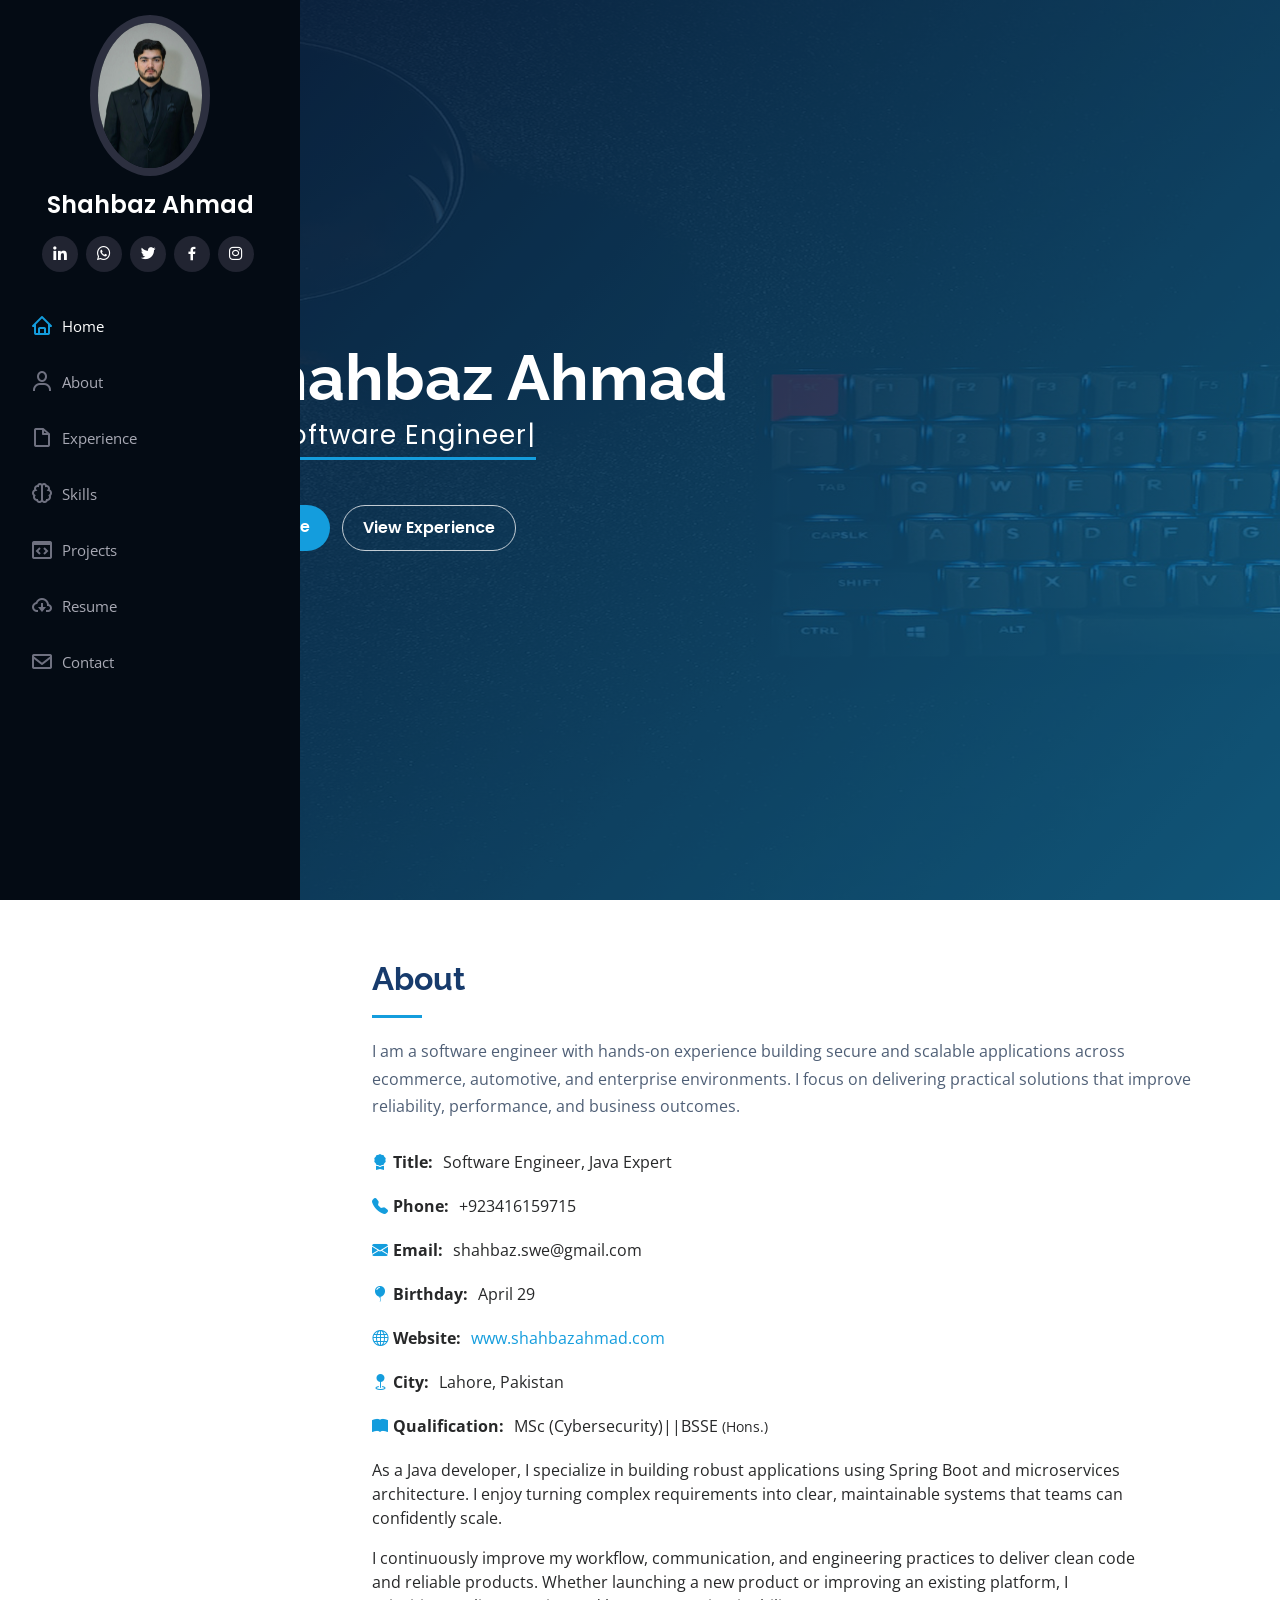
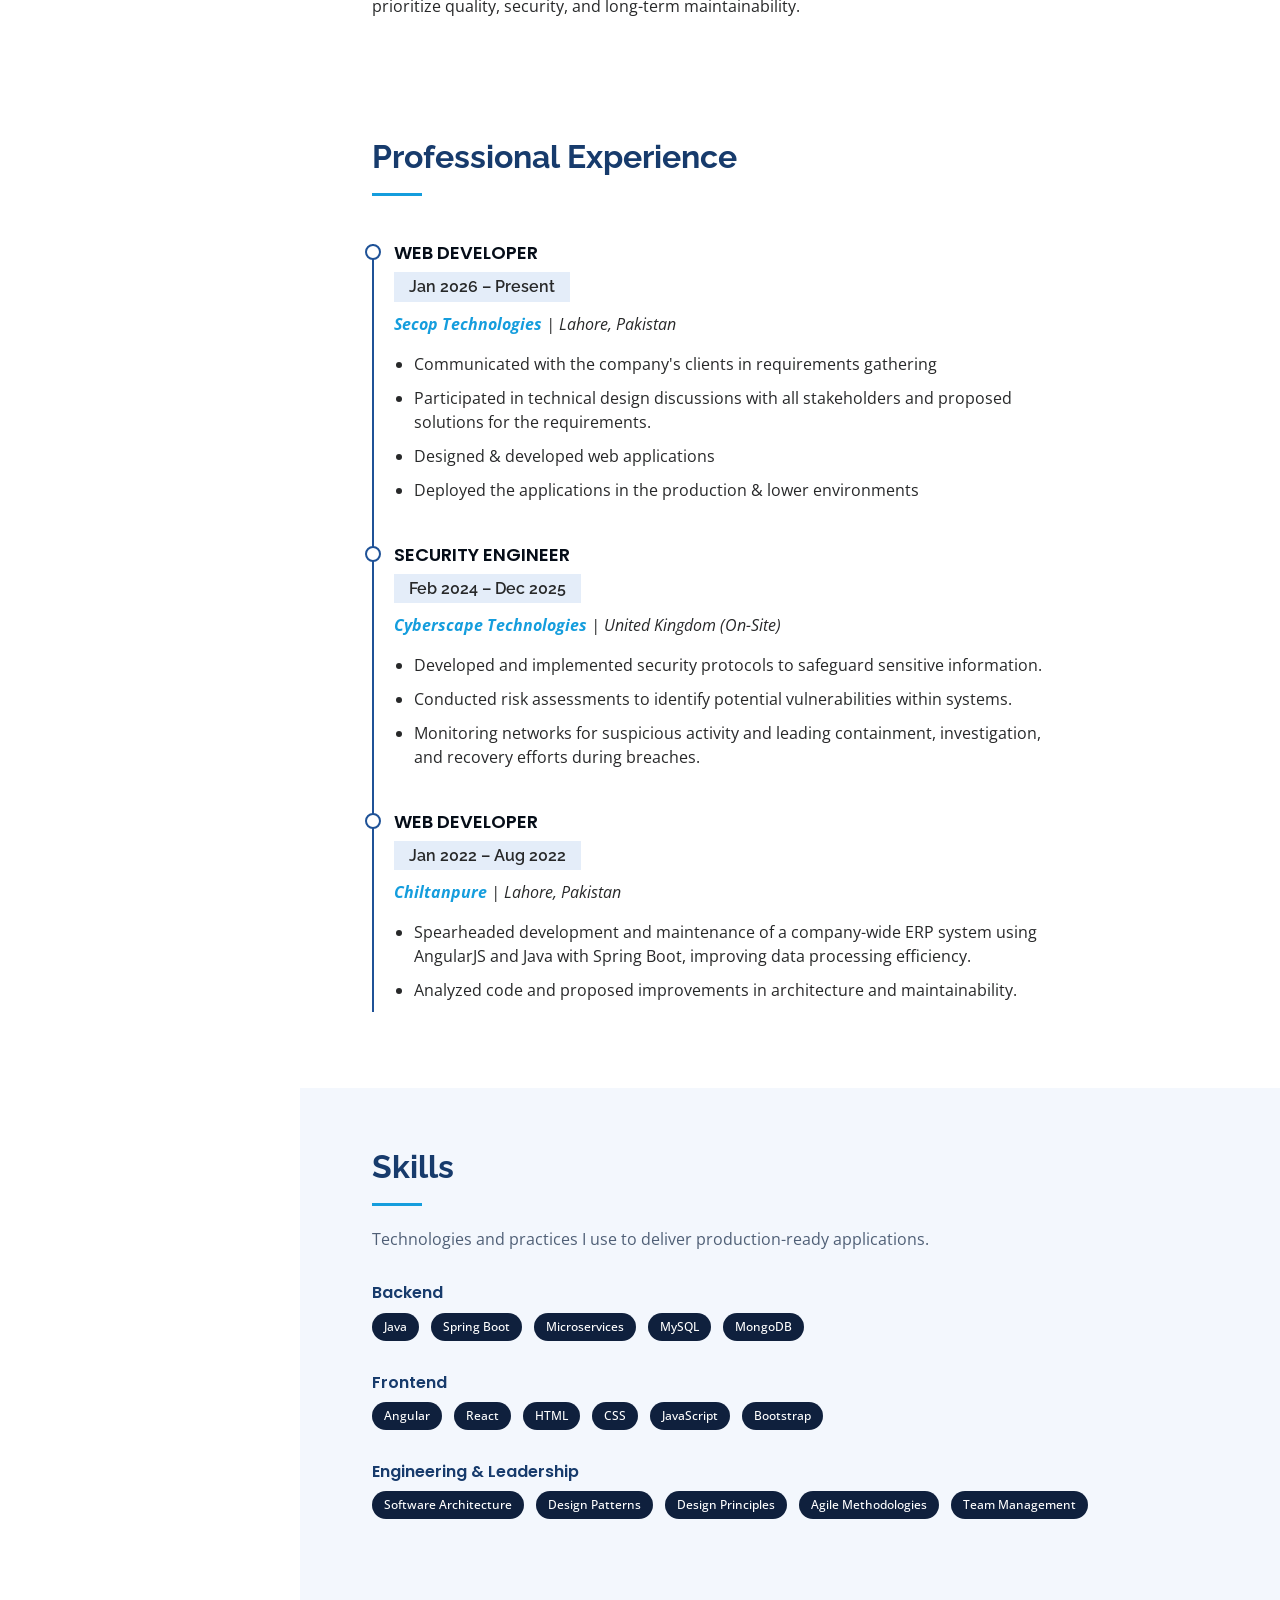
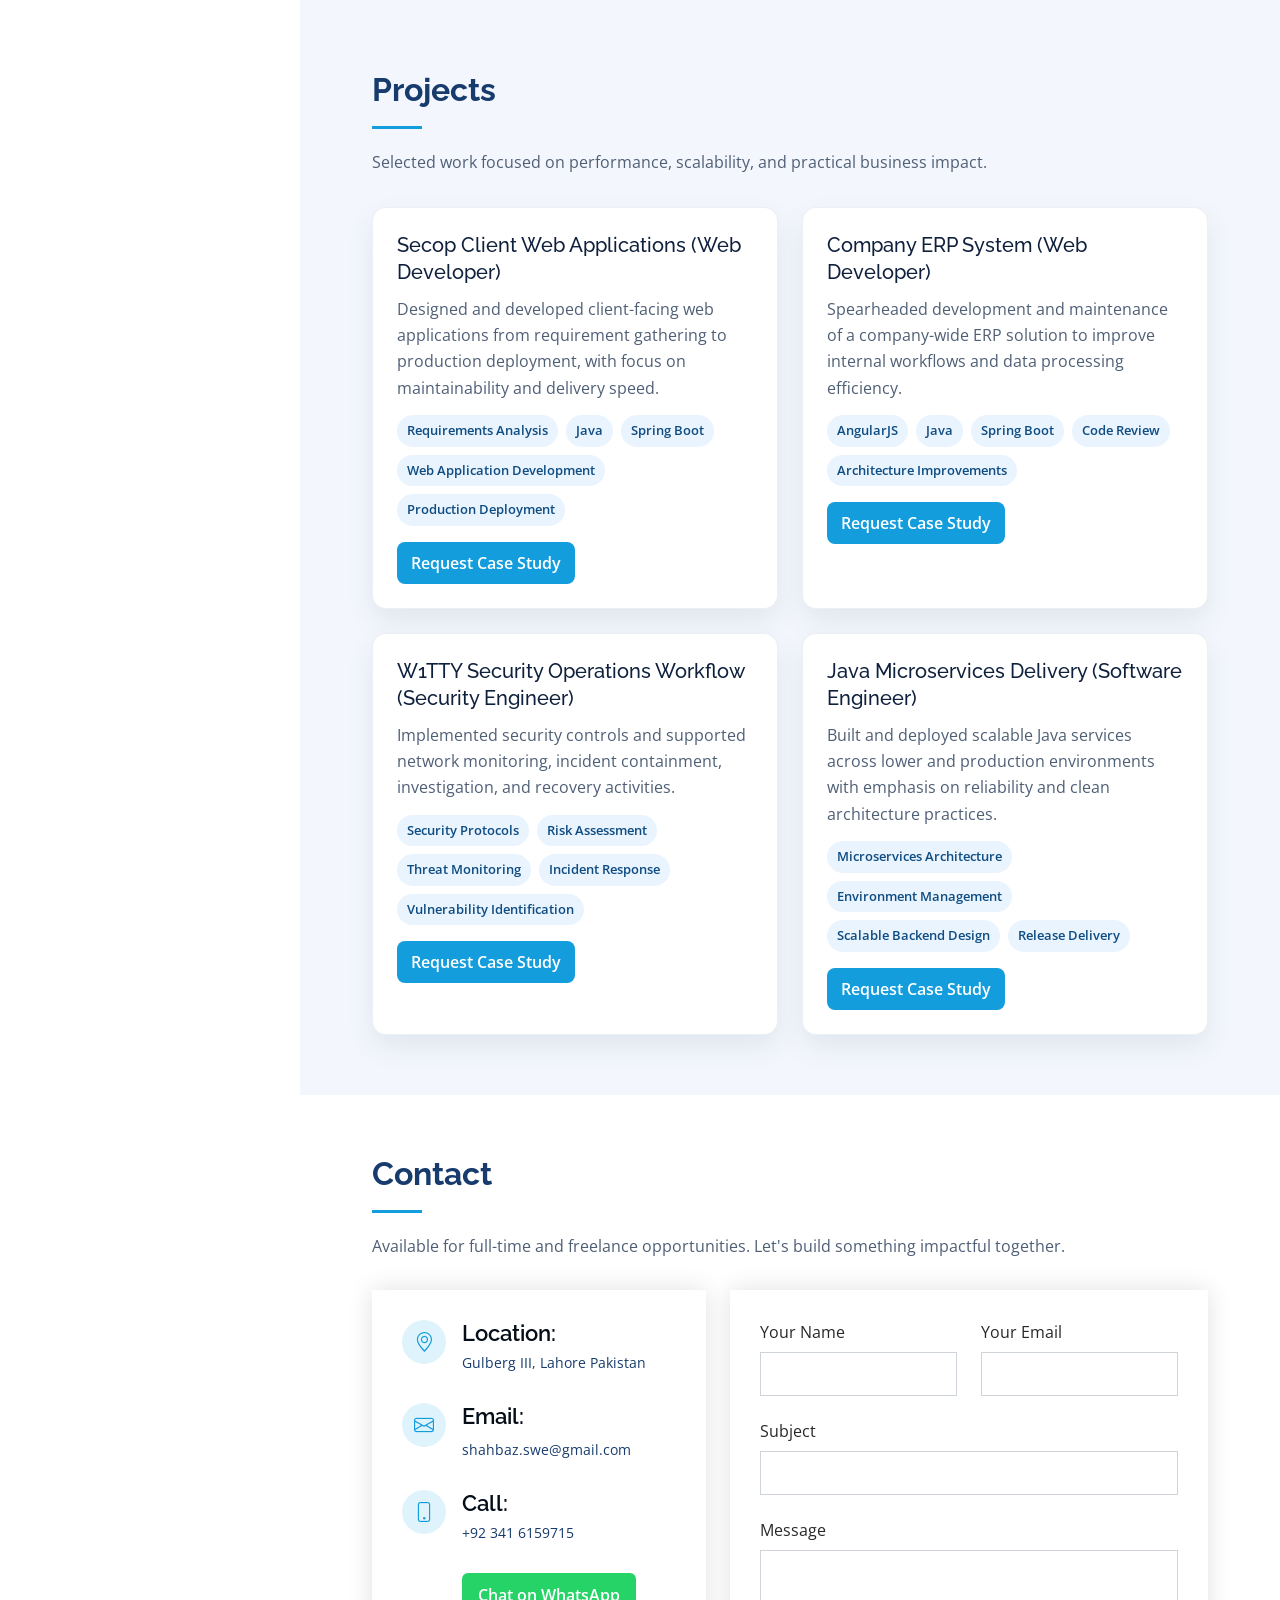
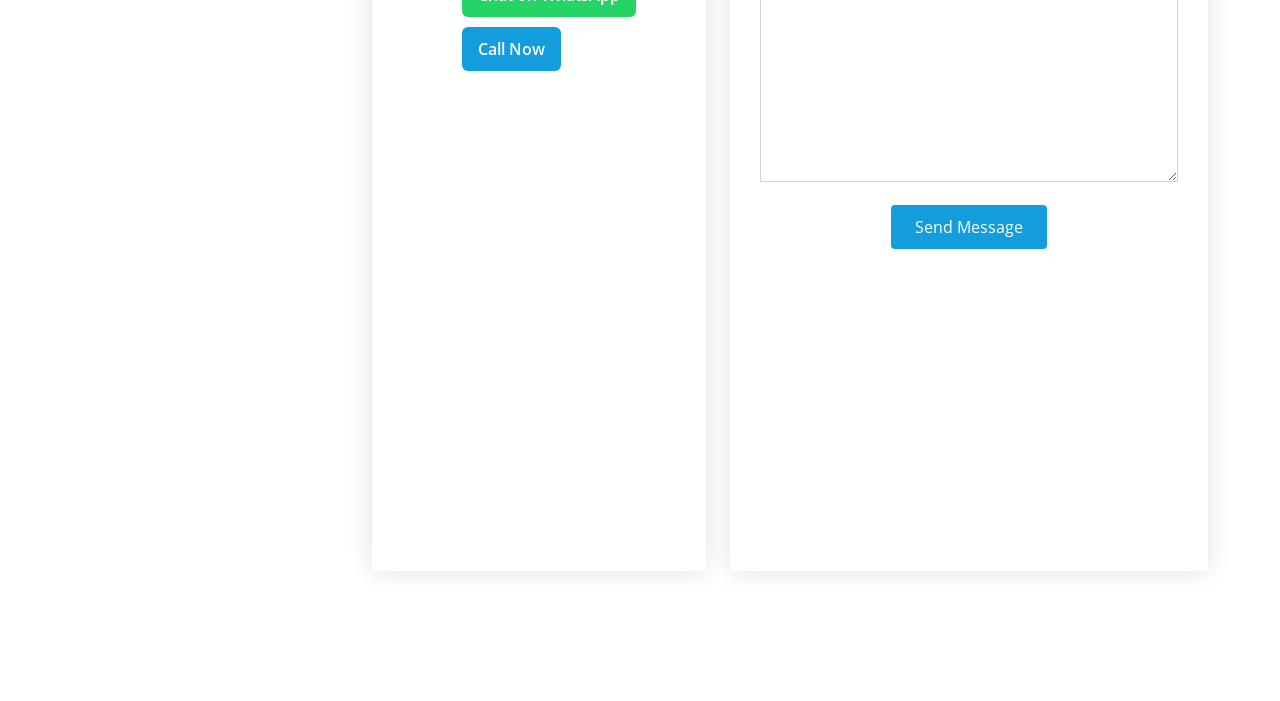
==== index.html @ 9d8a167e "updated website responsiveness" ====
<!DOCTYPE html>
<html lang="en">

<head>
  <meta charset="utf-8">
  <meta content="width=device-width, initial-scale=1.0" name="viewport">

  <title>Shahbaz Ahmad | Software Engineer</title>
  <meta content="Portfolio of Shahbaz Ahmad, Software Engineer specializing in Java, Spring Boot, and scalable web applications." name="description">
  <meta content="Shahbaz Ahmad, Software Engineer, Java, Spring Boot, Microservices, Web Developer, Portfolio" name="keywords">
  <meta property="og:title" content="Shahbaz Ahmad | Software Engineer">
  <meta property="og:description" content="Experienced software engineer building reliable Java and web applications.">
  <meta property="og:type" content="website">

  <!-- Favicons -->
  <link href="assets/img/favicon.jpeg" rel="icon">
  <link href="assets/img/apple-touch-icon.png" rel="apple-touch-icon">

  <!-- Google Fonts -->
  <link
    href="https://fonts.googleapis.com/css?family=Open+Sans:300,300i,400,400i,600,600i,700,700i|Raleway:300,300i,400,400i,500,500i,600,600i,700,700i|Poppins:300,300i,400,400i,500,500i,600,600i,700,700i"
    rel="stylesheet">

  <!-- Vendor CSS Files -->
  <link href="assets/vendor/aos/aos.css" rel="stylesheet">
  <link href="assets/vendor/bootstrap/css/bootstrap.min.css" rel="stylesheet">
  <link href="assets/vendor/bootstrap-icons/bootstrap-icons.css" rel="stylesheet">
  <link href="assets/vendor/boxicons/css/boxicons.min.css" rel="stylesheet">
  <link href="assets/vendor/glightbox/css/glightbox.min.css" rel="stylesheet">
  <link href="assets/vendor/swiper/swiper-bundle.min.css" rel="stylesheet">

  <!-- Template Main CSS File -->
  <link href="assets/css/style.css" rel="stylesheet">

  <!-- =======================================================
  * Template Name: iPortfolio - v3.10.0
  * Template URL: https://bootstrapmade.com/iportfolio-bootstrap-portfolio-websites-template/
  * Author: BootstrapMade.com
  * License: https://bootstrapmade.com/license/
  ======================================================== -->
</head>

<body>

  <!-- ======= Mobile nav toggle button ======= -->
  <i class="bi bi-list mobile-nav-toggle d-xl-none"></i>

  <!-- ======= Header ======= -->
  <header id="header">
    <div class="d-flex flex-column">

      <div class="profile">
        <img src="assets/img/shahbaz-image.jpeg" alt="Portrait of Shahbaz Ahmad" class="img-fluid rounded-circle">
        <h1 class="text-light"><a href="index.html">Shahbaz Ahmad</a></h1>
        <div class="social-links mt-3 text-center">
          <a target="_blank" href="https://linkedin.com/in/shahbaz-ahmad-608710152" class="linkedin"><i class="bx bxl-linkedin"></i></a>
          <a target="_blank" href="https://wa.me/923416159715" class="whatsapp"><i class="bx bxl-whatsapp"></i></a>
          <a target="_blank" href="https://twitter.com/shahbazahmad" class="twitter"><i class="bx bxl-twitter"></i></a>
          <a target="_blank" href="https://www.facebook.com/share/1CHu7185T8/?mibextid=wwXIfr" class="facebook"><i
              class="bx bxl-facebook"></i></a>
          <a target="_blank" href="https://www.instagram.com/shahbaz_ahmad_dhillon?igsh=NXlyOG1zenY2M3Nh&utm_source=qr"
            class="instagram"><i class="bx bxl-instagram"></i></a>
          <!--   <a target="_blank" href="skype:rixwan.ilyas?chat" class="google-plus"><i class="bx bxl-skype"></i></a> -->


        </div>
      </div>

      <nav id="navbar" class="nav-menu navbar">
        <ul>
          <li><a href="#hero" class="nav-link scrollto active"><i class="bx bx-home"></i> <span>Home</span></a></li>
          <li><a href="#about" class="nav-link scrollto"><i class="bx bx-user"></i> <span>About</span></a></li>
          <li><a href="#resume" class="nav-link scrollto"><i class="bx bx-file-blank"></i> <span>Experience</span></a>
          </li>
          <li><a href="#skills" class="nav-link scrollto"><i class="bx bx-brain"></i> <span>Skills</span></a></li>
          <li><a href="#projects" class="nav-link scrollto"><i class="bx bx-code-block"></i> <span>Projects</span></a></li>
          <!--    <li><a href="#portfolio" class="nav-link scrollto"><i class="bx bx-book-content"></i> <span>Portfolio</span></a></li>
          <li><a href="#services" class="nav-link scrollto"><i class="bx bx-server"></i> <span>Services</span></a></li> -->
          <!--      <li><a href="#affliations" class="nav-link scrollto"><i class="bx bx-aperture"></i>
              <span>Affliations</span></a></li> -->

          <li><a href="assets/resume-shahbaz-ahmad.pdf" download class="nav-link scrollto"><i
                class="bx bx-cloud-download"></i> <span>Resume</span></a></li>
          <li><a href="#contact" class="nav-link scrollto"><i class="bx bx-envelope"></i> <span>Contact</span></a></li>

        </ul>


      </nav><!-- .nav-menu -->

    </div>


  </header><!-- End Header -->

  <!-- ======= Hero Section ======= -->
  <section id="hero" class="d-flex flex-column justify-content-center align-items-center">
    <div class="hero-container" data-aos="fade-in">
      <h1>Shahbaz Ahmad</h1>
      <p>I'm <span class="typed" data-typed-items="Software Engineer, Java & Spring Boot Specialist, Security-Aware Web Developer"></span></p>
      <div class="hero-actions">
        <a href="#contact" class="btn-hero btn-hero-primary scrollto">Hire Me</a>
        <a href="#resume" class="btn-hero btn-hero-outline scrollto">View Experience</a>
      </div>
    </div>
  </section><!-- End Hero -->

  <main id="main">

    <!-- ======= About Section ======= -->
    <section id="about" class="about">
      <div class="container">

        <div class="section-title">
          <h2>About</h2>
          <p>I am a software engineer with hands-on experience building secure and scalable applications across ecommerce, automotive, and enterprise environments. I focus on delivering practical solutions that improve reliability, performance, and business outcomes.</p>
        </div>

        <div class="row">
          <div class="col-lg-11 pt-11 pt-lg-0 content" data-aos="fade-left">
            <!-- <h3>Software Engineer | Java Expert.</h3> -->
            <div class="row">
              <div class="col-lg-12">
                <ul>
                  <li><i class="bi bi-award-fill"></i> <strong>Title:</strong> <span>Software Engineer, Java
                      Expert</span></li>
                  <li><i class="bi bi-telephone-fill"></i> <strong>Phone:</strong> <span>+923416159715</span></li>
                  <li><i class="bi bi-envelope-fill"></i> <strong>Email:</strong> <span>shahbaz.swe@gmail.com</span>
                  </li>
                  <li><i class="bi bi-balloon-fill"></i> <strong>Birthday:</strong> <span>April 29</span></li>
                  <li><i class="bi bi-globe"></i> <strong>Website:</strong> <span><a href="https://www.shahbazahmad.com" target="_blank">www.shahbazahmad.com</a></span></li>
                  <li><i class="bi bi-geo-fill"></i> <strong>City:</strong> <span>Lahore, Pakistan</span></li>
                  <li><i class="bi bi-book-fill"></i> <strong>Qualification:</strong> <span>MSc (Cybersecurity)||BSSE
                      <small>(Hons.)</small></span></li>
                </ul>
              </div>

            </div>
            <p>
              As a Java developer, I specialize in building robust applications using Spring Boot and microservices architecture. I enjoy turning complex requirements into clear, maintainable systems that teams can confidently scale.
            </p>

            <!-- <p>I have extensive experience working with cloud infrastructure, including deploying applications to AWS,
              Azure, and Google Cloud Platform. I have a strong foundation in containerization technologies such as
              Docker and Kubernetes, allowing me to build and deploy applications with ease.</p> -->

            <p>I continuously improve my workflow, communication, and engineering practices to deliver clean code and reliable products. Whether launching a new product or improving an existing platform, I prioritize quality, security, and long-term maintainability.
            </p>
          </div>
        </div>

      </div>
    </section><!-- End About Section -->


    <!-- ======= Resume Section ======= -->
    <section id="resume" class="resume">
      <div class="container">

        <div class="section-title">
          <h2>Professional Experience</h2>
        </div>

        <div class="row">
          <!-- <div class="col-lg-6" data-aos="fade-up">
            <h3 class="resume-title">Sumary</h3>
            <div class="resume-item pb-0">
              <h4>Rizwan Ilyas</h4>
              <p><em>Innovative and deadline-driven Graphic Designer with 3+ years of experience designing and developing user-centered digital/print marketing material from initial concept to final, polished deliverable.</em></p>
              <ul>
                <li>Lahore, Pakistan</li>
                <li>+92-3219482846</li>
                <li><a href="mailto:rzwnilyas@gmail.com">rzwnilyas@gmail.com</a></li>
              </ul>
            </div>

            <h3 class="resume-title">Education</h3>
            <div class="resume-item">
              <h4>Master of Fine Arts &amp; Graphic Design</h4>
              <h5>2015 - 2016</h5>
              <p><em>Rochester Institute of Technology, Rochester, NY</em></p>
              <p>Qui deserunt veniam. Et sed aliquam labore tempore sed quisquam iusto autem sit. Ea vero voluptatum qui ut dignissimos deleniti nerada porti sand markend</p>
            </div>
            <div class="resume-item">
              <h4>Bachelor of Fine Arts &amp; Graphic Design</h4>
              <h5>2010 - 2014</h5>
              <p><em>Rochester Institute of Technology, Rochester, NY</em></p>
              <p>Quia nobis sequi est occaecati aut. Repudiandae et iusto quae reiciendis et quis Eius vel ratione eius unde vitae rerum voluptates asperiores voluptatem Earum molestiae consequatur neque etlon sader mart dila</p>
            </div>
          </div> -->
          <div class="col-lg-10" data-aos="fade-up" data-aos-delay="100">
            <div class="resume-item">
              <h4>Web Developer</h4>
              <h5>Jan 2026 – Present</h5>
              <p><em><b><a target="_blank" href="https://secoptech.com/">Secop Technologies</a></b> | Lahore,
                  Pakistan</em>
              </p>
              <ul>
                <li>Communicated with the company's clients in requirements gathering</li>
                <li>Participated in technical design discussions with all stakeholders and proposed solutions for the
                  requirements.</li>
                <li>Designed & developed web applications</li>
                <li>Deployed the applications in the production & lower environments</li>
              </ul>
            </div>

            <div class="resume-item">
              <h4>Security Engineer</h4>
              <h5>Feb 2024 – Dec 2025</h5>
              <p><em><b><a target="_blank" href="https://www.w1tty.com/">Cyberscape Technologies</a></b> | United
                  Kingdom (On-Site)</em>
              </p>
              <ul>
                <li>Developed and implemented security protocols to safeguard sensitive information.</li>
                <li>Conducted risk assessments to identify potential vulnerabilities within systems.</li>
                <li>Monitoring networks for suspicious activity and leading containment, investigation, and recovery
                  efforts during breaches.</li>
              </ul>
            </div>

            <div class="resume-item">
              <h4>Web Developer</h4>
              <h5>Jan 2022 – Aug 2022</h5>
              <p><em><b><a target="_blank" href="https://www.wiz.ai/">Chiltanpure</a></b> | Lahore, Pakistan</em></p>
              <ul>

                <li>Spearheaded development and maintenance of a company-wide ERP system using AngularJS and Java with Spring Boot, improving data processing efficiency.</li>
                <li>Analyzed code and proposed improvements in architecture and maintainability.</li>
              </ul>
            </div>

          </div>
        </div>
      </div>

    </section><!-- End Resume Section -->



    <!-- ======= Skills Section ======= -->
    <section id="skills" class="skills section-bg">
      <div class="container">

        <div class="section-title">
          <h2>Skills</h2>
          <p>Technologies and practices I use to deliver production-ready applications.</p>
        </div>

        <div class="row skills-content">

          <div class="col-lg-12" data-aos="fade-up">
            <div class="skill-group">
              <h5>Backend</h5>
              <span class="badge bg-dark">Java</span>
              <span class="badge bg-dark">Spring Boot</span>
              <span class="badge bg-dark">Microservices</span>
              <span class="badge bg-dark">MySQL</span>
              <span class="badge bg-dark">MongoDB</span>
            </div>
            <div class="skill-group">
              <h5>Frontend</h5>
              <span class="badge bg-dark">Angular</span>
              <span class="badge bg-dark">React</span>
              <span class="badge bg-dark">HTML</span>
              <span class="badge bg-dark">CSS</span>
              <span class="badge bg-dark">JavaScript</span>
              <span class="badge bg-dark">Bootstrap</span>
            </div>
            <div class="skill-group">
              <h5>Engineering & Leadership</h5>
              <span class="badge bg-dark">Software Architecture</span>
              <span class="badge bg-dark">Design Patterns</span>
              <span class="badge bg-dark">Design Principles</span>
              <span class="badge bg-dark">Agile Methodologies</span>
              <span class="badge bg-dark">Team Management</span>
            </div>


          </div>



        </div>

      </div>
    </section><!-- End Skills Section -->
    <!-- ======= Projects Section ======= -->
    <section id="projects" class="projects section-bg">
      <div class="container">
        <div class="section-title">
          <h2>Projects</h2>
          <p>Selected work focused on performance, scalability, and practical business impact.</p>
        </div>

        <div class="row g-4">
          <div class="col-lg-6" data-aos="fade-up">
            <article class="project-card">
              <h4>Secop Client Web Applications (Web Developer)</h4>
              <p>Designed and developed client-facing web applications from requirement gathering to production deployment, with focus on maintainability and delivery speed.</p>
              <div class="project-tags">
                <span>Requirements Analysis</span><span>Java</span><span>Spring Boot</span><span>Web Application Development</span><span>Production Deployment</span>
              </div>
              <div class="project-links">
                <a href="#contact" class="scrollto">Request Case Study</a>
              </div>
            </article>
          </div>

          <div class="col-lg-6" data-aos="fade-up" data-aos-delay="100">
            <article class="project-card">
              <h4>Company ERP System (Web Developer)</h4>
              <p>Spearheaded development and maintenance of a company-wide ERP solution to improve internal workflows and data processing efficiency.</p>
              <div class="project-tags">
                <span>AngularJS</span><span>Java</span><span>Spring Boot</span><span>Code Review</span><span>Architecture Improvements</span>
              </div>
              <div class="project-links">
                <a href="#contact" class="scrollto">Request Case Study</a>
              </div>
            </article>
          </div>

          <div class="col-lg-6" data-aos="fade-up" data-aos-delay="150">
            <article class="project-card">
              <h4>W1TTY Security Operations Workflow (Security Engineer)</h4>
              <p>Implemented security controls and supported network monitoring, incident containment, investigation, and recovery activities.</p>
              <div class="project-tags">
                <span>Security Protocols</span><span>Risk Assessment</span><span>Threat Monitoring</span><span>Incident Response</span><span>Vulnerability Identification</span>
              </div>
              <div class="project-links">
                <a href="#contact" class="scrollto">Request Case Study</a>
              </div>
            </article>
          </div>

          <div class="col-lg-6" data-aos="fade-up" data-aos-delay="200">
            <article class="project-card">
              <h4>Java Microservices Delivery (Software Engineer)</h4>
              <p>Built and deployed scalable Java services across lower and production environments with emphasis on reliability and clean architecture practices.</p>
              <div class="project-tags">
                <span>Microservices Architecture</span><span>Environment Management</span><span>Scalable Backend Design</span><span>Release Delivery</span>
              </div>
              <div class="project-links">
                <a href="#contact" class="scrollto">Request Case Study</a>
              </div>
            </article>
          </div>
        </div>
      </div>
    </section><!-- End Projects Section -->

    <!-- ======= Services Section ======= -->
    <!-- <section id="services" class="services">
      <div class="container">

        <div class="section-title">
          <h2>Services</h2>
          <p>Magnam dolores commodi suscipit. Necessitatibus eius consequatur ex aliquid fuga eum quidem. Sit sint consectetur velit. Quisquam quos quisquam cupiditate. Et nemo qui impedit suscipit alias ea. Quia fugiat sit in iste officiis commodi quidem hic quas.</p>
        </div>

        <div class="row">
          <div class="col-lg-4 col-md-6 icon-box" data-aos="fade-up">
            <div class="icon"><i class="bi bi-briefcase"></i></div>
            <h4 class="title"><a href="">Lorem Ipsum</a></h4>
            <p class="description">Voluptatum deleniti atque corrupti quos dolores et quas molestias excepturi sint occaecati cupiditate non provident</p>
          </div>
          <div class="col-lg-4 col-md-6 icon-box" data-aos="fade-up" data-aos-delay="100">
            <div class="icon"><i class="bi bi-card-checklist"></i></div>
            <h4 class="title"><a href="">Dolor Sitema</a></h4>
            <p class="description">Minim veniam, quis nostrud exercitation ullamco laboris nisi ut aliquip ex ea commodo consequat tarad limino ata</p>
          </div>
          <div class="col-lg-4 col-md-6 icon-box" data-aos="fade-up" data-aos-delay="200">
            <div class="icon"><i class="bi bi-bar-chart"></i></div>
            <h4 class="title"><a href="">Sed ut perspiciatis</a></h4>
            <p class="description">Duis aute irure dolor in reprehenderit in voluptate velit esse cillum dolore eu fugiat nulla pariatur</p>
          </div>
          <div class="col-lg-4 col-md-6 icon-box" data-aos="fade-up" data-aos-delay="300">
            <div class="icon"><i class="bi bi-binoculars"></i></div>
            <h4 class="title"><a href="">Magni Dolores</a></h4>
            <p class="description">Excepteur sint occaecat cupidatat non proident, sunt in culpa qui officia deserunt mollit anim id est laborum</p>
          </div>
          <div class="col-lg-4 col-md-6 icon-box" data-aos="fade-up" data-aos-delay="400">
            <div class="icon"><i class="bi bi-brightness-high"></i></div>
            <h4 class="title"><a href="">Nemo Enim</a></h4>
            <p class="description">At vero eos et accusamus et iusto odio dignissimos ducimus qui blanditiis praesentium voluptatum deleniti atque</p>
          </div>
          <div class="col-lg-4 col-md-6 icon-box" data-aos="fade-up" data-aos-delay="500">
            <div class="icon"><i class="bi bi-calendar4-week"></i></div>
            <h4 class="title"><a href="">Eiusmod Tempor</a></h4>
            <p class="description">Et harum quidem rerum facilis est et expedita distinctio. Nam libero tempore, cum soluta nobis est eligendi</p>
          </div>
        </div>

      </div>
    </section> 
  -->
    <!-- End Services Section -->

    <!-- ======= Testimonials Section ======= -->
    <!--  <section id="affliations" class="testimonials section-bg">
      <div class="container">

        <div class="section-title">
          <h2>Affliations</h2>
          <p>Following are some of the renowned companies for which I am currently working or have worked in the past
          </p>
        </div>

        <div class="testimonials-slider swiper" data-aos="fade-up" data-aos-delay="100">
          <div class="swiper-wrapper">

            <div class="swiper-slide">
              <div class="testimonial-item" data-aos="fade-up">
                <p>
                  <img src="assets/img/testimonials/testimonials-1.jpg" class="testimonial-img" alt="">
                <h3>Confiz</h3>
                <h4><a target="_blank" href="https://www.confiz.com">www.confiz.com</a></h4>
              </div>
            </div>



          </div>
          <div class="swiper-pagination"></div>
        </div>

      </div>
    </section> -->
    <!-- End Testimonials Section -->

    <!-- ======= Contact Section ======= -->
    <section id="contact" class="contact">
      <div class="container">

        <div class="section-title">
          <h2>Contact</h2>
          <p>Available for full-time and freelance opportunities. Let's build something impactful together.</p>
        </div>

        <div class="row" data-aos="fade-in">

          <div class="col-lg-5 d-flex align-items-stretch">
            <div class="info">
              <div class="address">
                <i class="bi bi-geo-alt"></i>
                <h4>Location:</h4>
                <p>Gulberg III, Lahore Pakistan</p>
              </div>

              <div class="email">
                <i class="bi bi-envelope"></i>
                <h4>Email:</h4>
                <p>shahbaz.swe@gmail.com</p>
              </div>

              <div class="phone">
                <i class="bi bi-phone"></i>
                <h4>Call:</h4>
                <p>+92 341 6159715</p>
              </div>
              <div class="contact-quick-actions">
                <a href="https://wa.me/923416159715" target="_blank" class="btn-whatsapp">Chat on WhatsApp</a>
                <a href="tel:+923416159715" class="btn-call">Call Now</a>
              </div>

              <iframe
                src="https://www.google.com/maps/embed?pb=!1m18!1m12!1m3!1d27213.593394060983!2d74.32574853095375!3d31.50495160796253!2m3!1f0!2f0!3f0!3m2!1i1024!2i768!4f13.1!3m3!1m2!1s0x3919045a28ff1d39%3A0xf71e739b84b3c3c!2sGulberg%20III%2C%20Lahore%2C%20Punjab%2C%20Pakistan!5e0!3m2!1sen!2s!4v1677765118401!5m2!1sen!2s"
                width="600" height="450" style="border:0;" allowfullscreen="" loading="lazy"
                referrerpolicy="no-referrer-when-downgrade"></iframe>
            </div>

          </div>

          <div class="col-lg-7 mt-5 mt-lg-0 d-flex align-items-stretch">
            <form action="https://formsubmit.co/shahbaz.swe@gmail.com" method="post" role="form" class="php-email-form" id="contactForm">
              <input type="hidden" name="_captcha" value="false">
              <input type="hidden" name="_subject" value="New message from shahbazahmad.com">
              <input type="hidden" name="_template" value="table">
              <input type="hidden" name="_next" value="https://www.shahbazahmad.com/#contact">
              <div class="row">
                <div class="form-group col-md-6">
                  <label for="name">Your Name</label>
                  <input type="text" name="name" class="form-control" id="name" required>
                </div>
                <div class="form-group col-md-6">
                  <label for="email">Your Email</label>
                  <input type="email" class="form-control" name="email" id="email" required>
                </div>
              </div>
              <div class="form-group">
                <label for="subject">Subject</label>
                <input type="text" class="form-control" name="subject" id="subject" required>
              </div>
              <div class="form-group">
                <label for="message">Message</label>
                <textarea class="form-control" name="message" id="message" rows="10" required></textarea>
              </div>
              <div class="form-local-warning" id="formLocalWarning" style="display:none; color:#b02a37; margin-bottom:12px;">
                Form submission requires running this site on a web server (http/https), not as a local HTML file.
              </div>
              <div class="text-center"><button type="submit">Send Message</button></div>
            </form>
          </div>

        </div>

      </div>
    </section><!-- End Contact Section -->

  </main><!-- End #main -->

  <a href="#" class="back-to-top d-flex align-items-center justify-content-center"><i
      class="bi bi-arrow-up-short"></i></a>

  <!-- Vendor JS Files -->
  <script src="assets/vendor/purecounter/purecounter_vanilla.js"></script>
  <script src="assets/vendor/aos/aos.js"></script>
  <script src="assets/vendor/bootstrap/js/bootstrap.bundle.min.js"></script>
  <script src="assets/vendor/glightbox/js/glightbox.min.js"></script>
  <script src="assets/vendor/isotope-layout/isotope.pkgd.min.js"></script>
  <script src="assets/vendor/swiper/swiper-bundle.min.js"></script>
  <script src="assets/vendor/typed.js/typed.min.js"></script>
  <script src="assets/vendor/waypoints/noframework.waypoints.js"></script>

  <!-- Template Main JS File -->
  <script src="assets/js/main.js"></script>
  <script>
    (function () {
      var form = document.getElementById('contactForm');
      var warning = document.getElementById('formLocalWarning');
      if (!form || !warning) return;

      form.addEventListener('submit', function (event) {
        if (window.location.protocol === 'file:') {
          event.preventDefault();
          warning.style.display = 'block';
        }
      });
    })();
  </script>

</body>

</html>
---- assets/css/style.css ----
/**
* Template Name: iPortfolio - v3.10.0
* Template URL: https://bootstrapmade.com/iportfolio-bootstrap-portfolio-websites-template/
* Author: BootstrapMade.com
* License: https://bootstrapmade.com/license/
*/

/*--------------------------------------------------------------
# General
--------------------------------------------------------------*/
body {
  font-family: "Open Sans", sans-serif;
  color: #272829;
  overflow-x: hidden;
}

a {
  color: #149ddd;
  text-decoration: none;
}

a:hover {
  color: #37b3ed;
  text-decoration: none;
}

h1,
h2,
h3,
h4,
h5,
h6 {
  font-family: "Raleway", sans-serif;
}

img {
  max-width: 100%;
  height: auto;
}

/*--------------------------------------------------------------
# Back to top button
--------------------------------------------------------------*/
.back-to-top {
  position: fixed;
  visibility: hidden;
  opacity: 0;
  right: 15px;
  bottom: 15px;
  z-index: 996;
  background: #149ddd;
  width: 40px;
  height: 40px;
  border-radius: 50px;
  transition: all 0.4s;
}

.back-to-top i {
  font-size: 28px;
  color: #fff;
  line-height: 0;
}

.back-to-top:hover {
  background: #2eafec;
  color: #fff;
}

.back-to-top.active {
  visibility: visible;
  opacity: 1;
}

/*--------------------------------------------------------------
# Header
--------------------------------------------------------------*/
#header {
  position: fixed;
  top: 0;
  left: 0;
  bottom: 0;
  width: 300px;
  transition: all ease-in-out 0.5s;
  z-index: 9997;
  transition: all 0.5s;
  padding: 0 15px;
  background: #040b14;
  overflow-y: auto;
}

#header .profile img {
  margin: 15px auto;
  display: block;
  width: 120px;
  border: 8px solid #2c2f3f;
}

#header .profile h1 {
  font-size: 24px;
  margin: 0;
  padding: 0;
  font-weight: 600;
  -moz-text-align-last: center;
  text-align-last: center;
  font-family: "Poppins", sans-serif;
}

#header .profile h1 a,
#header .profile h1 a:hover {
  color: #fff;
  text-decoration: none;
}

#header .profile .social-links a {
  font-size: 18px;
  display: inline-block;
  background: #212431;
  color: #fff;
  line-height: 1;
  padding: 8px 0;
  margin-right: 4px;
  border-radius: 50%;
  text-align: center;
  width: 36px;
  height: 36px;
  transition: 0.3s;
}

#header .profile .social-links a:hover {
  background: #149ddd;
  color: #fff;
  text-decoration: none;
}

#main {
  margin-left: 300px;
}

@media (max-width: 1199px) {
  #header {
    left: -300px;
  }

  #main {
    margin-left: 0;
  }
}

/*--------------------------------------------------------------
# Navigation Menu
--------------------------------------------------------------*/
/* Desktop Navigation */
.nav-menu {
  padding: 30px 0 0 0;
}

.nav-menu * {
  margin: 0;
  padding: 0;
  list-style: none;
}

.nav-menu>ul>li {
  position: relative;
  white-space: nowrap;
}

.nav-menu a,
.nav-menu a:focus {
  display: flex;
  align-items: center;
  color: #a8a9b4;
  padding: 12px 15px;
  margin-bottom: 8px;
  transition: 0.3s;
  font-size: 15px;
}

.nav-menu a i,
.nav-menu a:focus i {
  font-size: 24px;
  padding-right: 8px;
  color: #6f7180;
}

.nav-menu a:hover,
.nav-menu .active,
.nav-menu .active:focus,
.nav-menu li:hover>a {
  text-decoration: none;
  color: #fff;
}

.nav-menu a:hover i,
.nav-menu .active i,
.nav-menu .active:focus i,
.nav-menu li:hover>a i {
  color: #149ddd;
}

/* Mobile Navigation */
.mobile-nav-toggle {
  position: fixed;
  right: 15px;
  top: 15px;
  z-index: 9998;
  border: 0;
  font-size: 24px;
  transition: all 0.4s;
  outline: none !important;
  background-color: #149ddd;
  color: #fff;
  width: 40px;
  height: 40px;
  display: inline-flex;
  align-items: center;
  justify-content: center;
  line-height: 0;
  border-radius: 50px;
  cursor: pointer;
}

.mobile-nav-active {
  overflow: hidden;
}

.mobile-nav-active #header {
  left: 0;
}

/*--------------------------------------------------------------
# Hero Section
--------------------------------------------------------------*/
#hero {
  width: 100%;
  height: 100vh;
  background: linear-gradient(135deg, rgba(9, 30, 66, 0.9), rgba(20, 157, 221, 0.7)), url("../img/hero-bg.jpeg") top center;
  background-size: cover;
}

#hero:before {
  content: "";
  background: rgba(5, 13, 24, 0.3);
  position: absolute;
  bottom: 0;
  top: 0;
  left: 0;
  right: 0;
  z-index: 1;
}

#hero .hero-container {
  position: relative;
  z-index: 2;
  min-width: 0;
  width: min(860px, 100%);
  padding: 0 20px;
}

#hero .hero-actions {
  display: flex;
  gap: 12px;
  flex-wrap: wrap;
}

.btn-hero {
  display: inline-block;
  padding: 10px 20px;
  border-radius: 999px;
  font-family: "Poppins", sans-serif;
  font-weight: 600;
  transition: all 0.3s ease;
}

.btn-hero-primary {
  background: #149ddd;
  color: #fff;
}

.btn-hero-primary:hover {
  background: #37b3ed;
  color: #fff;
  transform: translateY(-1px);
}

.btn-hero-outline {
  border: 1px solid rgba(255, 255, 255, 0.75);
  color: #fff;
}

.btn-hero-outline:hover {
  background: rgba(255, 255, 255, 0.15);
  color: #fff;
}

#hero h1 {
  margin: 0 0 10px 0;
  font-size: 64px;
  font-weight: 700;
  line-height: 56px;
  color: #fff;
}

#hero p {
  color: #fff;
  margin-bottom: 50px;
  font-size: 26px;
  font-family: "Poppins", sans-serif;
  line-height: 1.5;
}

#hero p span {
  color: #fff;
  padding-bottom: 4px;
  letter-spacing: 1px;
  border-bottom: 3px solid #149ddd;
}

@media (min-width: 1024px) {
  #hero {
    background-attachment: fixed;
  }
}

@media (max-width: 768px) {
  #hero h1 {
    font-size: 38px;
    line-height: 1.2;
  }

  #hero p {
    font-size: 20px;
    margin-bottom: 28px;
  }

  #hero .hero-actions {
    gap: 10px;
  }

  .section-title h2 {
    font-size: 30px;
  }
}

/*--------------------------------------------------------------
# Sections General
--------------------------------------------------------------*/
section {
  padding: 60px;
  overflow: hidden;
}

.section-bg {
  background: #f3f7fd;
}

.section-title {
  padding-bottom: 30px;
}

.section-title h2 {
  font-size: 32px;
  font-weight: bold;
  margin-bottom: 20px;
  padding-bottom: 20px;
  position: relative;
  color: #173b6c;
}

.section-title h2::after {
  content: "";
  position: absolute;
  display: block;
  width: 50px;
  height: 3px;
  background: #149ddd;
  bottom: 0;
  left: 0;
}

.section-title p {
  margin-bottom: 0;
  color: #4f5f76;
  line-height: 1.7;
}

/*--------------------------------------------------------------
# About
--------------------------------------------------------------*/
.about .content h3 {
  font-weight: 700;
  font-size: 26px;
  color: #173b6c;
}

.about .content ul {
  list-style: none;
  padding: 0;
}

.about .content ul li {
  margin-bottom: 20px;
  display: flex;
  align-items: center;
  flex-wrap: wrap;
}

.about .content ul strong {
  margin-right: 10px;
}

.about .content ul i {
  font-size: 16px;
  margin-right: 5px;
  color: #149ddd;
  line-height: 0;
}

.about .content p:last-child {
  margin-bottom: 0;
}

/*--------------------------------------------------------------
# Facts
--------------------------------------------------------------*/
.facts {
  padding-bottom: 30px;
}

.facts .count-box {
  padding: 30px;
  width: 100%;
}

.facts .count-box i {
  display: block;
  font-size: 44px;
  color: #149ddd;
  float: left;
  line-height: 0;
}

.facts .count-box span {
  font-size: 48px;
  line-height: 40px;
  display: block;
  font-weight: 700;
  color: #050d18;
  margin-left: 60px;
}

.facts .count-box p {
  padding: 15px 0 0 0;
  margin: 0 0 0 60px;
  font-family: "Raleway", sans-serif;
  font-size: 14px;
  color: #122f57;
}

.facts .count-box a {
  font-weight: 600;
  display: block;
  margin-top: 20px;
  color: #122f57;
  font-size: 15px;
  font-family: "Poppins", sans-serif;
  transition: ease-in-out 0.3s;
}

.facts .count-box a:hover {
  color: #1f5297;
}

/*--------------------------------------------------------------
# Akills
--------------------------------------------------------------*/
.skills .progress {
  height: 60px;
  display: block;
  background: none;
  border-radius: 0;
}

.skills .progress .skill {
  padding: 0;
  margin: 0 0 6px 0;
  text-transform: uppercase;
  display: block;
  font-weight: 600;
  font-family: "Poppins", sans-serif;
  color: #050d18;
}

.skills .progress .skill .val {
  float: right;
  font-style: normal;
}

.skills .progress-bar-wrap {
  background: #dce8f8;
  height: 10px;
}

.skills .progress-bar {
  width: 1px;
  height: 10px;
  transition: 0.9s;
  background-color: #149ddd;
}

.skills .skill-group {
  margin-bottom: 22px;
}

.skills .skill-group h5 {
  font-size: 16px;
  color: #173b6c;
  margin-bottom: 10px;
  font-family: "Poppins", sans-serif;
  font-weight: 600;
}

.skills .badge {
  margin-right: 8px;
  margin-bottom: 10px;
  padding: 8px 12px;
  font-weight: 500;
  border-radius: 999px;
  background: #0f203d !important;
}

/*--------------------------------------------------------------
# Projects
--------------------------------------------------------------*/
.projects .project-card {
  height: 100%;
  background: #fff;
  border-radius: 14px;
  padding: 24px;
  box-shadow: 0 12px 28px rgba(15, 32, 61, 0.08);
  border: 1px solid rgba(23, 59, 108, 0.08);
  transition: transform 0.25s ease, box-shadow 0.25s ease;
}

.projects .project-card:hover {
  transform: translateY(-4px);
  box-shadow: 0 16px 34px rgba(15, 32, 61, 0.12);
}

.projects .project-card h4 {
  font-size: 20px;
  margin-bottom: 10px;
  color: #0f203d;
  line-height: 1.35;
  word-break: break-word;
}

.projects .project-card p {
  margin-bottom: 14px;
  color: #4f5f76;
  line-height: 1.65;
}

.projects .project-tags {
  display: flex;
  flex-wrap: wrap;
  gap: 8px;
  margin-bottom: 16px;
}

.projects .project-tags span {
  background: #e9f4ff;
  color: #0f4c81;
  font-size: 13px;
  border-radius: 999px;
  padding: 6px 10px;
  font-weight: 600;
  max-width: 100%;
  white-space: normal;
  word-break: break-word;
}

.projects .project-links a {
  display: inline-block;
  background: #149ddd;
  color: #fff;
  padding: 9px 14px;
  border-radius: 8px;
  font-weight: 600;
  transition: background 0.3s ease;
}

.projects .project-links a:hover {
  background: #37b3ed;
  color: #fff;
}

/*--------------------------------------------------------------
# Resume
--------------------------------------------------------------*/
.resume .resume-title {
  font-size: 26px;
  font-weight: 700;
  margin-top: 20px;
  margin-bottom: 20px;
  color: #050d18;
}

.resume .resume-item {
  padding: 0 0 20px 20px;
  margin-top: -2px;
  border-left: 2px solid #1f5297;
  position: relative;
  transition: transform 0.25s ease;
}

.resume .resume-item:hover {
  transform: translateY(-2px);
}

.resume .resume-item h4 {
  line-height: 18px;
  font-size: 18px;
  font-weight: 600;
  text-transform: uppercase;
  font-family: "Poppins", sans-serif;
  color: #050d18;
  margin-bottom: 10px;
}

.resume .resume-item h5 {
  font-size: 16px;
  background: #e4edf9;
  padding: 5px 15px;
  display: inline-block;
  font-weight: 600;
  margin-bottom: 10px;
}

.resume .resume-item ul {
  padding-left: 20px;
}

.resume .resume-item ul li {
  padding-bottom: 10px;
}

.resume .resume-item:last-child {
  padding-bottom: 0;
}

.resume .resume-item::before {
  content: "";
  position: absolute;
  width: 16px;
  height: 16px;
  border-radius: 50px;
  left: -9px;
  top: 0;
  background: #fff;
  border: 2px solid #1f5297;
}

/*--------------------------------------------------------------
# Portfolio
--------------------------------------------------------------*/
.portfolio .portfolio-item {
  margin-bottom: 30px;
}

.portfolio #portfolio-flters {
  padding: 0;
  margin: 0 auto 35px auto;
  list-style: none;
  text-align: center;
  background: #fff;
  border-radius: 50px;
  padding: 2px 15px;
}

.portfolio #portfolio-flters li {
  cursor: pointer;
  display: inline-block;
  padding: 10px 15px 8px 15px;
  font-size: 14px;
  font-weight: 600;
  line-height: 1;
  text-transform: uppercase;
  color: #272829;
  margin-bottom: 5px;
  transition: all 0.3s ease-in-out;
}

.portfolio #portfolio-flters li:hover,
.portfolio #portfolio-flters li.filter-active {
  color: #149ddd;
}

.portfolio #portfolio-flters li:last-child {
  margin-right: 0;
}

.portfolio .portfolio-wrap {
  transition: 0.3s;
  position: relative;
  overflow: hidden;
  z-index: 1;
}

.portfolio .portfolio-wrap::before {
  content: "";
  background: rgba(255, 255, 255, 0.5);
  position: absolute;
  left: 0;
  right: 0;
  top: 0;
  bottom: 0;
  transition: all ease-in-out 0.3s;
  z-index: 2;
  opacity: 0;
}

.portfolio .portfolio-wrap .portfolio-links {
  opacity: 1;
  left: 0;
  right: 0;
  bottom: -60px;
  z-index: 3;
  position: absolute;
  transition: all ease-in-out 0.3s;
  display: flex;
  justify-content: center;
}

.portfolio .portfolio-wrap .portfolio-links a {
  color: #fff;
  font-size: 28px;
  text-align: center;
  background: rgba(20, 157, 221, 0.75);
  transition: 0.3s;
  width: 50%;
}

.portfolio .portfolio-wrap .portfolio-links a:hover {
  background: rgba(20, 157, 221, 0.95);
}

.portfolio .portfolio-wrap .portfolio-links a+a {
  border-left: 1px solid #37b3ed;
}

.portfolio .portfolio-wrap:hover::before {
  top: 0;
  left: 0;
  right: 0;
  bottom: 0;
  opacity: 1;
}

.portfolio .portfolio-wrap:hover .portfolio-links {
  opacity: 1;
  bottom: 0;
}

/*--------------------------------------------------------------
# Portfolio Details
--------------------------------------------------------------*/
.portfolio-details {
  padding-top: 40px;
}

.portfolio-details .portfolio-details-slider img {
  width: 100%;
}

.portfolio-details .portfolio-details-slider .swiper-pagination {
  margin-top: 20px;
  position: relative;
}

.portfolio-details .portfolio-details-slider .swiper-pagination .swiper-pagination-bullet {
  width: 12px;
  height: 12px;
  background-color: #fff;
  opacity: 1;
  border: 1px solid #149ddd;
}

.portfolio-details .portfolio-details-slider .swiper-pagination .swiper-pagination-bullet-active {
  background-color: #149ddd;
}

.portfolio-details .portfolio-info {
  padding: 30px;
  box-shadow: 0px 0 30px rgba(5, 13, 24, 0.08);
}

.portfolio-details .portfolio-info h3 {
  font-size: 22px;
  font-weight: 700;
  margin-bottom: 20px;
  padding-bottom: 20px;
  border-bottom: 1px solid #eee;
}

.portfolio-details .portfolio-info ul {
  list-style: none;
  padding: 0;
  font-size: 15px;
}

.portfolio-details .portfolio-info ul li+li {
  margin-top: 10px;
}

.portfolio-details .portfolio-description {
  padding-top: 30px;
}

.portfolio-details .portfolio-description h2 {
  font-size: 26px;
  font-weight: 700;
  margin-bottom: 20px;
}

.portfolio-details .portfolio-description p {
  padding: 0;
}

/*--------------------------------------------------------------
# Services
--------------------------------------------------------------*/
.services .icon-box {
  margin-bottom: 20px;
}

.services .icon {
  float: left;
  display: flex;
  align-items: center;
  justify-content: center;
  width: 54px;
  height: 54px;
  background: #149ddd;
  border-radius: 50%;
  transition: 0.5s;
  border: 1px solid #149ddd;
}

.services .icon i {
  color: #fff;
  font-size: 24px;
  line-height: 0;
}

.services .icon-box:hover .icon {
  background: #fff;
}

.services .icon-box:hover .icon i {
  color: #149ddd;
}

.services .title {
  margin-left: 80px;
  font-weight: 700;
  margin-bottom: 15px;
  font-size: 18px;
}

.services .title a {
  color: #343a40;
}

.services .title a:hover {
  color: #149ddd;
}

.services .description {
  margin-left: 80px;
  line-height: 24px;
  font-size: 14px;
}

/*--------------------------------------------------------------
# Testimonials
--------------------------------------------------------------*/
.testimonials .testimonials-carousel,
.testimonials .testimonials-slider {
  overflow: hidden;
}

.testimonials .testimonial-item {
  box-sizing: content-box;
  text-align: center;
  min-height: 320px;
}

.testimonials .testimonial-item .testimonial-img {
  width: 90px;
  border-radius: 50%;
  margin: 0 auto;
}

.testimonials .testimonial-item h3 {
  font-size: 18px;
  font-weight: bold;
  margin: 10px 0 5px 0;
  color: #111;
}

.testimonials .testimonial-item h4 {
  font-size: 14px;
  color: #999;
  margin: 0;
}

.testimonials .testimonial-item .quote-icon-left,
.testimonials .testimonial-item .quote-icon-right {
  color: #c3e8fa;
  font-size: 26px;
}

.testimonials .testimonial-item .quote-icon-left {
  display: inline-block;
  left: -5px;
  position: relative;
}

.testimonials .testimonial-item .quote-icon-right {
  display: inline-block;
  right: -5px;
  position: relative;
  top: 10px;
}

.testimonials .testimonial-item p {
  font-style: italic;
  margin: 0 15px 15px 15px;
  padding: 20px;
  background: #fff;
  position: relative;
  margin-bottom: 35px;
  border-radius: 6px;
  box-shadow: 0px 2px 15px rgba(0, 0, 0, 0.1);
}

.testimonials .testimonial-item p::after {
  content: "";
  width: 0;
  height: 0;
  border-top: 20px solid #fff;
  border-right: 20px solid transparent;
  border-left: 20px solid transparent;
  position: absolute;
  bottom: -20px;
  left: calc(50% - 20px);
}

.testimonials .swiper-pagination {
  margin-top: 20px;
  position: relative;
}

.testimonials .swiper-pagination .swiper-pagination-bullet {
  width: 12px;
  height: 12px;
  background-color: #fff;
  opacity: 1;
  border: 1px solid #149ddd;
}

.testimonials .swiper-pagination .swiper-pagination-bullet-active {
  background-color: #149ddd;
}

/*--------------------------------------------------------------
# Contact
--------------------------------------------------------------*/
.contact {
  padding-bottom: 130px;
}

.contact .info {
  padding: 30px;
  background: #fff;
  width: 100%;
  box-shadow: 0 0 24px 0 rgba(0, 0, 0, 0.12);
}

.contact .info iframe {
  width: 100%;
  border-radius: 10px;
}

.contact-quick-actions {
  display: flex;
  flex-wrap: wrap;
  gap: 10px;
  margin-left: 60px;
  margin-top: 8px;
  margin-bottom: 14px;
}

.btn-whatsapp,
.btn-call {
  display: inline-block;
  color: #fff;
  padding: 10px 16px;
  border-radius: 6px;
  font-weight: 600;
  transition: background 0.3s ease, transform 0.2s ease;
}

.btn-whatsapp {
  background: #25d366;
}

.btn-whatsapp:hover {
  background: #1fb558;
  color: #fff;
  transform: translateY(-1px);
}

.btn-call {
  background: #149ddd;
}

.btn-call:hover {
  background: #0f8bc5;
  color: #fff;
  transform: translateY(-1px);
}

.contact .info i {
  font-size: 20px;
  color: #149ddd;
  float: left;
  width: 44px;
  height: 44px;
  background: #dff3fc;
  display: flex;
  justify-content: center;
  align-items: center;
  border-radius: 50px;
  transition: all 0.3s ease-in-out;
}

.contact .info h4 {
  padding: 0 0 0 60px;
  font-size: 22px;
  font-weight: 600;
  margin-bottom: 5px;
  color: #050d18;
}

.contact .info p {
  padding: 0 0 10px 60px;
  margin-bottom: 20px;
  font-size: 14px;
  color: #173b6c;
  word-break: break-word;
}

.contact .info .email p {
  padding-top: 5px;
}

.contact .info .social-links {
  padding-left: 60px;
}

.contact .info .social-links a {
  font-size: 18px;
  display: inline-block;
  background: #333;
  color: #fff;
  line-height: 1;
  padding: 8px 0;
  border-radius: 50%;
  text-align: center;
  width: 36px;
  height: 36px;
  transition: 0.3s;
  margin-right: 10px;
}

.contact .info .social-links a:hover {
  background: #149ddd;
  color: #fff;
}

.contact .info .email:hover i,
.contact .info .address:hover i,
.contact .info .phone:hover i {
  background: #149ddd;
  color: #fff;
}

.contact .php-email-form {
  width: 100%;
  padding: 30px;
  background: #fff;
  box-shadow: 0 0 24px 0 rgba(0, 0, 0, 0.12);
}

.contact .php-email-form .form-group {
  padding-bottom: 8px;
}

.contact .php-email-form .validate {
  display: none;
  color: red;
  margin: 0 0 15px 0;
  font-weight: 400;
  font-size: 13px;
}

.contact .php-email-form .error-message {
  display: none;
  color: #fff;
  background: #ed3c0d;
  text-align: left;
  padding: 15px;
  font-weight: 600;
}

.contact .php-email-form .error-message br+br {
  margin-top: 25px;
}

.contact .php-email-form .sent-message {
  display: none;
  color: #fff;
  background: #18d26e;
  text-align: center;
  padding: 15px;
  font-weight: 600;
}

.contact .php-email-form .loading {
  display: none;
  background: #fff;
  text-align: center;
  padding: 15px;
}

.contact .php-email-form .loading:before {
  content: "";
  display: inline-block;
  border-radius: 50%;
  width: 24px;
  height: 24px;
  margin: 0 10px -6px 0;
  border: 3px solid #18d26e;
  border-top-color: #eee;
  -webkit-animation: animate-loading 1s linear infinite;
  animation: animate-loading 1s linear infinite;
}

.contact .php-email-form .form-group {
  margin-bottom: 15px;
}

.contact .php-email-form label {
  padding-bottom: 8px;
}

.contact .php-email-form input,
.contact .php-email-form textarea {
  border-radius: 0;
  box-shadow: none;
  font-size: 14px;
}

.contact .php-email-form input {
  height: 44px;
}

.contact .php-email-form textarea {
  padding: 10px 15px;
}

.contact .php-email-form button[type=submit] {
  background: #149ddd;
  border: 0;
  padding: 10px 24px;
  color: #fff;
  transition: 0.4s;
  border-radius: 4px;
}

.contact .php-email-form button[type=submit]:hover {
  background: #37b3ed;
}

@-webkit-keyframes animate-loading {
  0% {
    transform: rotate(0deg);
  }

  100% {
    transform: rotate(360deg);
  }
}

@keyframes animate-loading {
  0% {
    transform: rotate(0deg);
  }

  100% {
    transform: rotate(360deg);
  }
}

/*--------------------------------------------------------------
# Breadcrumbs
--------------------------------------------------------------*/
.breadcrumbs {
  padding: 20px 0;
  background: #f9f9f9;
}

.breadcrumbs h2 {
  font-size: 26px;
  font-weight: 300;
}

.breadcrumbs ol {
  display: flex;
  flex-wrap: wrap;
  list-style: none;
  padding: 0;
  margin: 0;
  font-size: 15px;
}

.breadcrumbs ol li+li {
  padding-left: 10px;
}

.breadcrumbs ol li+li::before {
  display: inline-block;
  padding-right: 10px;
  color: #0e2442;
  content: "/";
}

@media (max-width: 768px) {
  section {
    padding: 48px 22px;
  }

  .contact-quick-actions {
    margin-left: 0;
  }

  .breadcrumbs .d-flex {
    display: block !important;
  }

  .breadcrumbs ol {
    display: block;
  }

  .breadcrumbs ol li {
    display: inline-block;
  }
}

@media (max-width: 576px) {
  #header {
    width: 280px;
    left: -280px;
  }

  .mobile-nav-active #header {
    left: 0;
  }

  #hero h1 {
    font-size: 32px;
  }

  #hero p {
    font-size: 17px;
  }

  .btn-hero {
    width: 100%;
    text-align: center;
  }

  .section-title h2 {
    font-size: 26px;
  }

  .projects .project-card {
    padding: 18px;
  }

  .projects .project-card h4 {
    font-size: 18px;
  }

  .contact .info,
  .contact .php-email-form {
    padding: 20px;
  }

  .contact .info h4 {
    font-size: 19px;
    padding-left: 52px;
  }

  .contact .info p {
    padding-left: 52px;
    font-size: 13px;
  }
}

@media (max-width: 430px) {
  section {
    padding: 42px 16px;
  }

  .mobile-nav-toggle {
    right: 12px;
    top: 12px;
  }

  #hero .hero-container {
    padding: 0 8px;
  }

  #hero h1 {
    font-size: 30px;
  }

  #hero p {
    font-size: 16px;
  }

  .section-title h2 {
    font-size: 24px;
  }
}

@media (max-width: 390px) {
  .projects .project-tags span {
    font-size: 12px;
    padding: 5px 9px;
  }

  .btn-whatsapp,
  .btn-call {
    width: 100%;
    text-align: center;
  }
}

@media (max-width: 320px) {
  #hero h1 {
    font-size: 27px;
  }

  #hero p {
    font-size: 15px;
  }

  .section-title h2 {
    font-size: 22px;
  }
}

/*--------------------------------------------------------------
# Footer
--------------------------------------------------------------*/
#footer {
  padding: 15px;
  color: #f4f6fd;
  font-size: 14px;
  position: fixed;
  left: 0;
  bottom: 0;
  width: 300px;
  z-index: 9999;
  background: #040b14;
}

#footer .copyright {
  text-align: center;
}

#footer .credits {
  padding-top: 5px;
  text-align: center;
  font-size: 13px;
  color: #eaebf0;
}

@media (max-width: 1199px) {
  #footer {
    position: static;
    width: auto;
    padding-right: 20px 15px;
  }
}
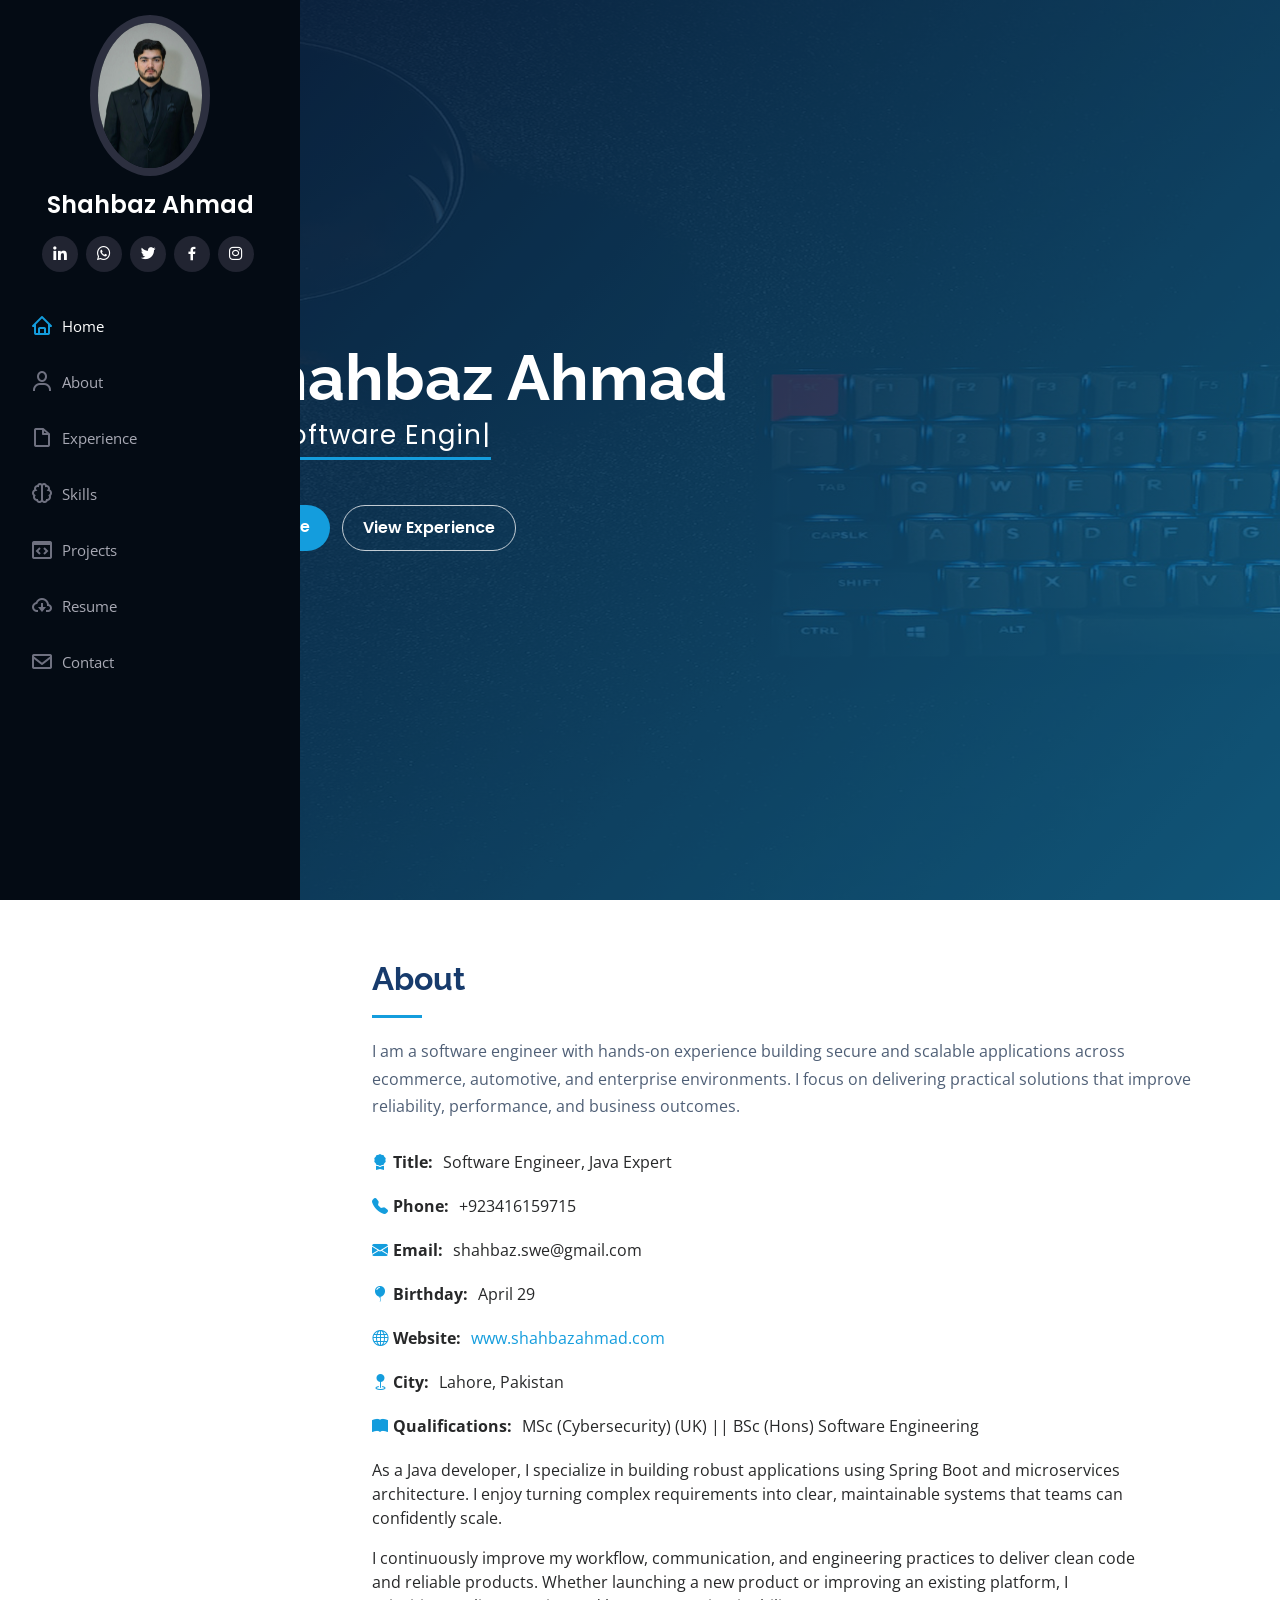
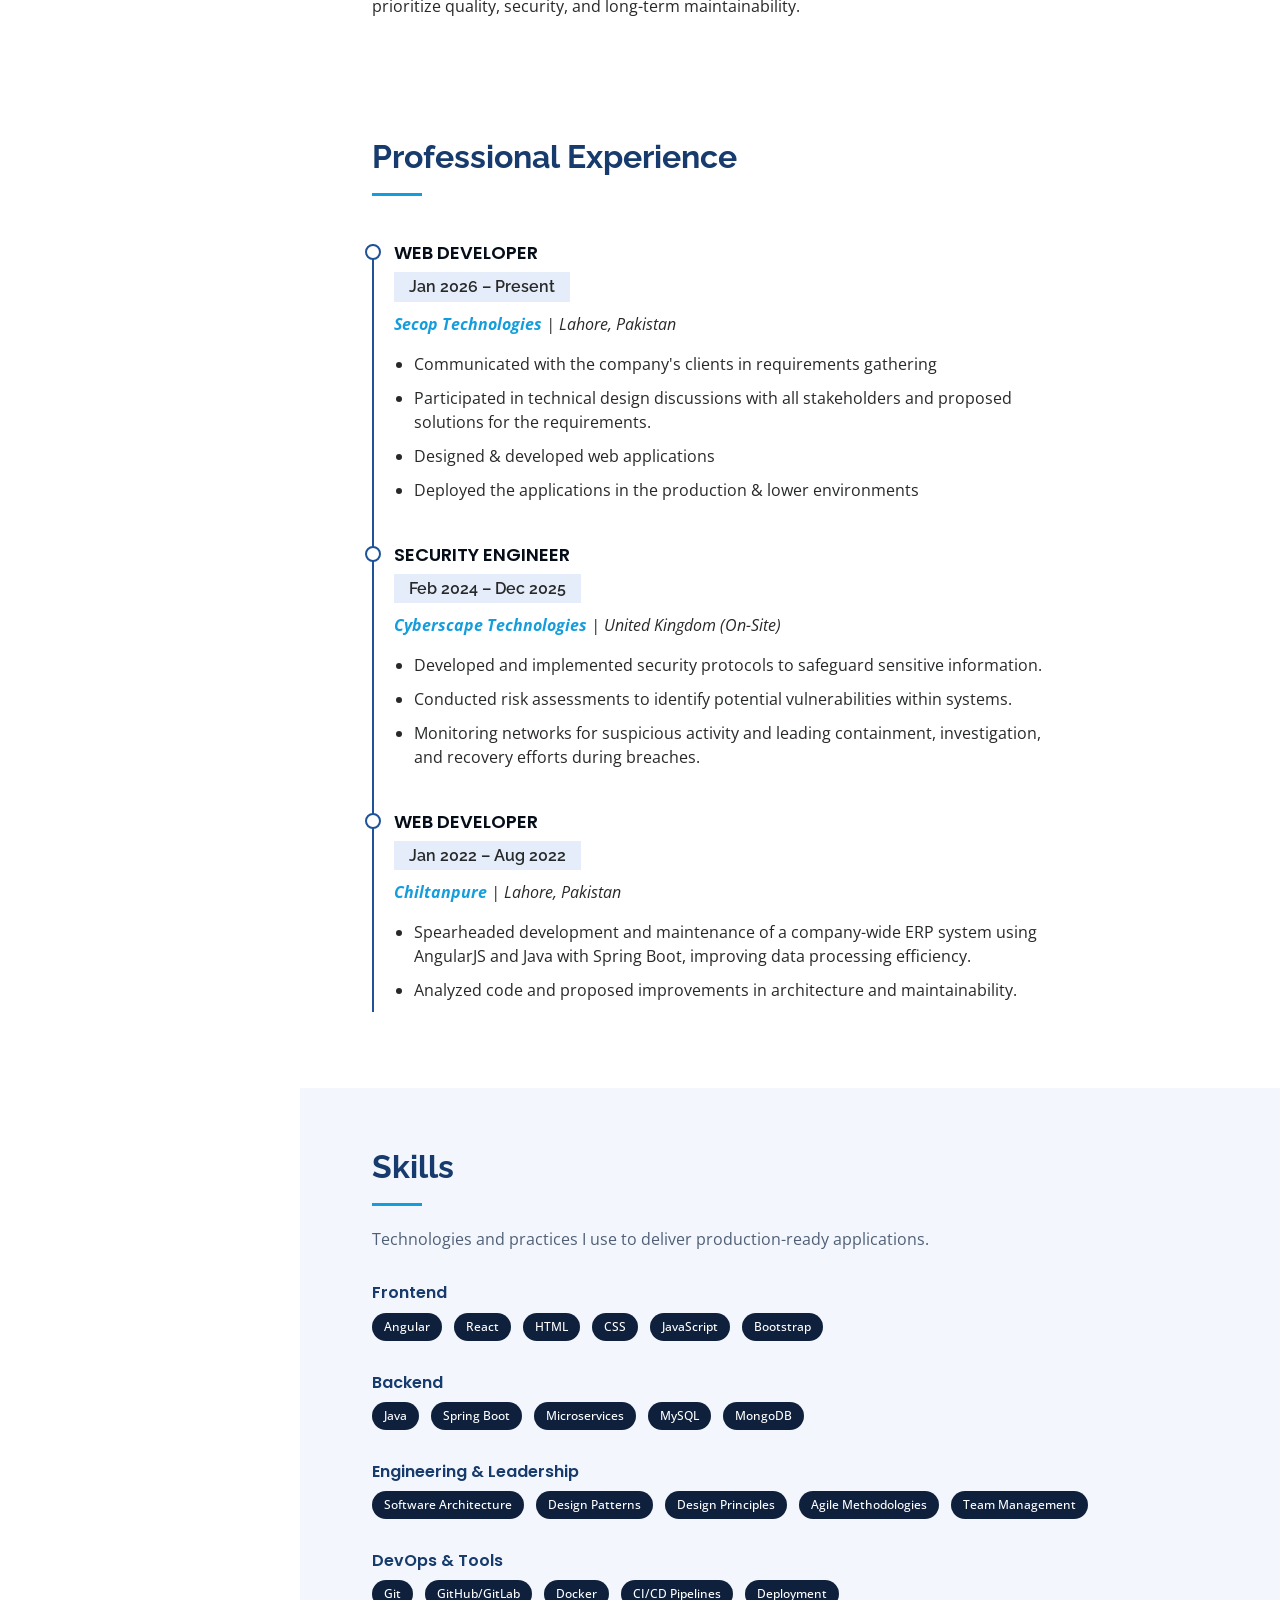
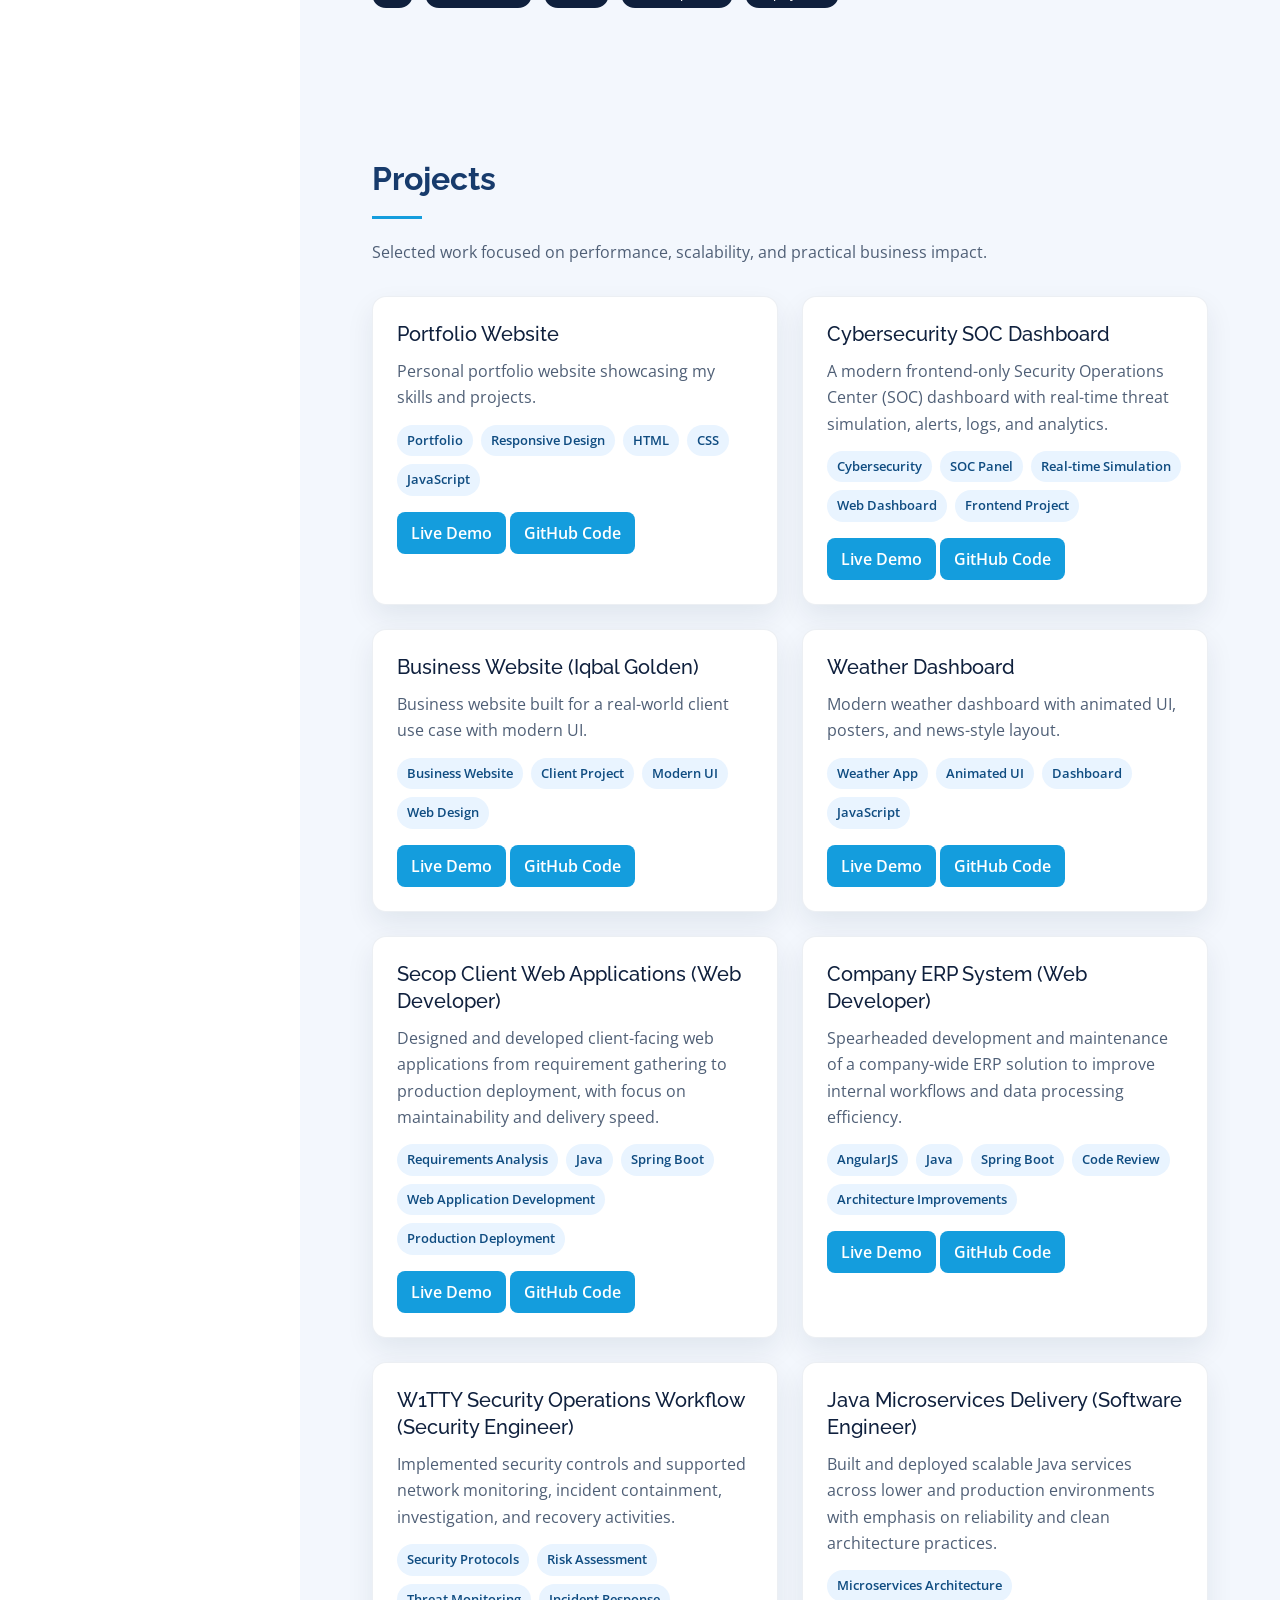
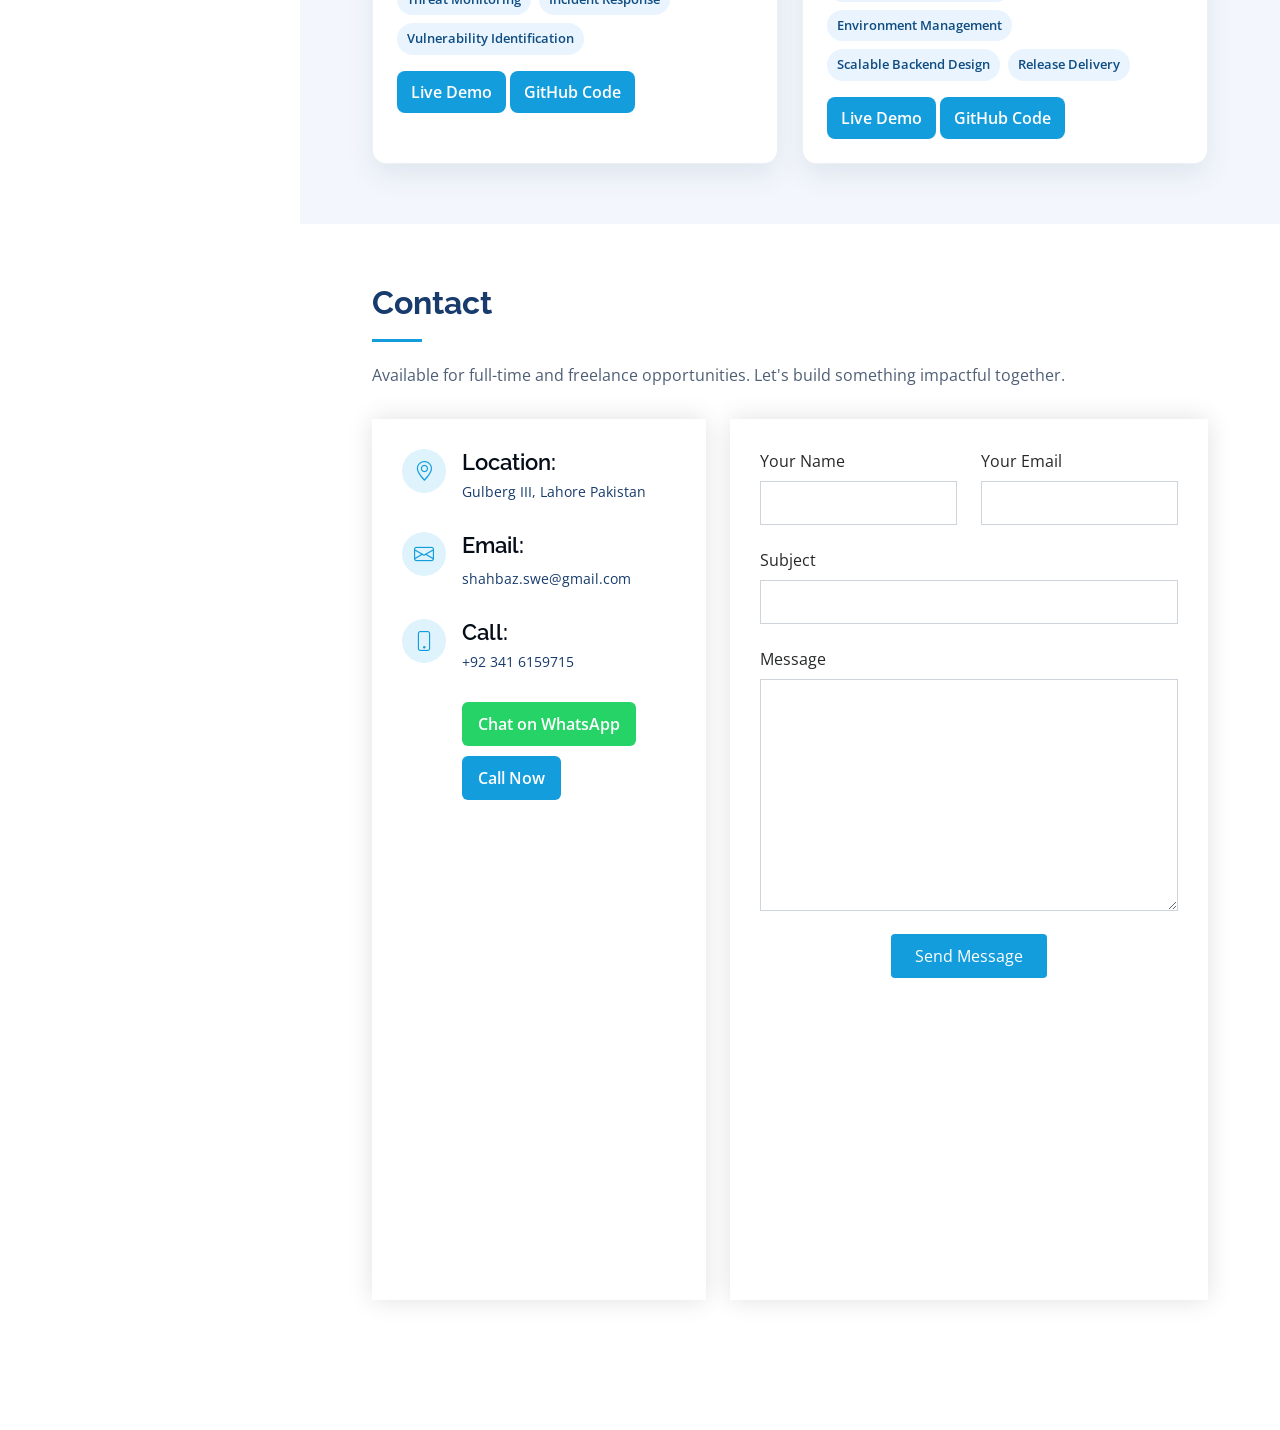
==== commit f37a844a: "Demo project URL" ====
--- a/index.html
+++ b/index.html
@@ -130,8 +130,8 @@
                   <li><i class="bi bi-balloon-fill"></i> <strong>Birthday:</strong> <span>April 29</span></li>
                   <li><i class="bi bi-globe"></i> <strong>Website:</strong> <span><a href="https://www.shahbazahmad.com" target="_blank">www.shahbazahmad.com</a></span></li>
                   <li><i class="bi bi-geo-fill"></i> <strong>City:</strong> <span>Lahore, Pakistan</span></li>
-                  <li><i class="bi bi-book-fill"></i> <strong>Qualification:</strong> <span>MSc (Cybersecurity)||BSSE
-                      <small>(Hons.)</small></span></li>
+                  <li><i class="bi bi-book-fill"></i> <strong>Qualifications:</strong> <span>MSc (Cybersecurity) (UK) || BSc (Hons) Software Engineering
+                      <small></small></span></li>
                 </ul>
               </div>
 
@@ -250,6 +250,17 @@
 
           <div class="col-lg-12" data-aos="fade-up">
             <div class="skill-group">
+
+              <div class="skill-group">
+                <h5>Frontend</h5>
+                <span class="badge bg-dark">Angular</span>
+                <span class="badge bg-dark">React</span>
+                <span class="badge bg-dark">HTML</span>
+                <span class="badge bg-dark">CSS</span>
+                <span class="badge bg-dark">JavaScript</span>
+                <span class="badge bg-dark">Bootstrap</span>
+              </div>
+
               <h5>Backend</h5>
               <span class="badge bg-dark">Java</span>
               <span class="badge bg-dark">Spring Boot</span>
@@ -257,15 +268,7 @@
               <span class="badge bg-dark">MySQL</span>
               <span class="badge bg-dark">MongoDB</span>
             </div>
-            <div class="skill-group">
-              <h5>Frontend</h5>
-              <span class="badge bg-dark">Angular</span>
-              <span class="badge bg-dark">React</span>
-              <span class="badge bg-dark">HTML</span>
-              <span class="badge bg-dark">CSS</span>
-              <span class="badge bg-dark">JavaScript</span>
-              <span class="badge bg-dark">Bootstrap</span>
-            </div>
+          
             <div class="skill-group">
               <h5>Engineering & Leadership</h5>
               <span class="badge bg-dark">Software Architecture</span>
@@ -274,6 +277,14 @@
               <span class="badge bg-dark">Agile Methodologies</span>
               <span class="badge bg-dark">Team Management</span>
             </div>
+            <div class="skill-group">
+              <h5>DevOps &amp; Tools</h5>
+              <span class="badge bg-dark">Git</span>
+              <span class="badge bg-dark">GitHub/GitLab</span>
+              <span class="badge bg-dark">Docker</span>
+              <span class="badge bg-dark">CI/CD Pipelines</span>
+              <span class="badge bg-dark">Deployment</span>
+            </div>
 
 
           </div>
@@ -295,18 +306,76 @@
         <div class="row g-4">
           <div class="col-lg-6" data-aos="fade-up">
             <article class="project-card">
+              <h4>Portfolio Website</h4>
+              <p>Personal portfolio website showcasing my skills and projects.</p>
+              <div class="project-tags">
+                <span>Portfolio</span><span>Responsive Design</span><span>HTML</span><span>CSS</span><span>JavaScript</span>
+              </div>
+              <div class="project-links">
+                <a href="https://shahbazahmad.site/" target="_blank" rel="noopener" class="btn-live">Live Demo</a>
+                <a href="https://github.com/Shahbazahmad33/portfolio-website.git" target="_blank" rel="noopener" class="btn-code">GitHub Code</a>
+              </div>
+            </article>
+          </div>
+
+        
+          <div class="col-lg-6" data-aos="fade-up" data-aos-delay="100">
+            <article class="project-card">
+              <h4>Cybersecurity SOC Dashboard</h4>
+              <p>A modern frontend-only Security Operations Center (SOC) dashboard with real-time threat simulation, alerts, logs, and analytics.</p>
+              <div class="project-tags">
+                <span>Cybersecurity</span><span>SOC Panel</span><span>Real-time Simulation</span><span>Web Dashboard</span><span>Frontend Project</span>
+              </div>
+              <div class="project-links">
+                <a href="https://cybersecurity-soc-panel.netlify.app" target="_blank" rel="noopener" class="btn-live">Live Demo</a>
+                <a href="https://github.com/Shahbazahmad33/cyber-security-dashboard.git" target="_blank" rel="noopener" class="btn-code">GitHub Code</a>
+              </div>
+            </article>
+          </div>
+
+          <div class="col-lg-6" data-aos="fade-up" data-aos-delay="150">
+            <article class="project-card">
+              <h4>Business Website (Iqbal Golden)</h4>
+              <p>Business website built for a real-world client use case with modern UI.</p>
+              <div class="project-tags">
+                <span>Business Website</span><span>Client Project</span><span>Modern UI</span><span>Web Design</span>
+              </div>
+              <div class="project-links">
+                <a href="https://iqbalgolden.netlify.app/" target="_blank" rel="noopener" class="btn-live">Live Demo</a>
+                <a href="https://github.com/Shahbazahmad33/business-website-Iqbal-golden.git" target="_blank" rel="noopener" class="btn-code">GitHub Code</a>
+              </div>
+            </article>
+          </div>
+
+          <div class="col-lg-6" data-aos="fade-up" data-aos-delay="200">
+            <article class="project-card">
+              <h4>Weather Dashboard</h4>
+              <p>Modern weather dashboard with animated UI, posters, and news-style layout.</p>
+              <div class="project-tags">
+                <span>Weather App</span><span>Animated UI</span><span>Dashboard</span><span>JavaScript</span>
+              </div>
+              <div class="project-links">
+                <a href="https://weather-newses.netlify.app/" target="_blank" rel="noopener" class="btn-live">Live Demo</a>
+                <a href="https://github.com/Shahbazahmad33/weather-dashboard.git" target="_blank" rel="noopener" class="btn-code">GitHub Code</a>
+              </div>
+            </article>
+          </div>
+
+          <div class="col-lg-6" data-aos="fade-up" data-aos-delay="250">
+            <article class="project-card">
               <h4>Secop Client Web Applications (Web Developer)</h4>
               <p>Designed and developed client-facing web applications from requirement gathering to production deployment, with focus on maintainability and delivery speed.</p>
               <div class="project-tags">
                 <span>Requirements Analysis</span><span>Java</span><span>Spring Boot</span><span>Web Application Development</span><span>Production Deployment</span>
               </div>
               <div class="project-links">
-                <a href="#contact" class="scrollto">Request Case Study</a>
-              </div>
-            </article>
-          </div>
-
-          <div class="col-lg-6" data-aos="fade-up" data-aos-delay="100">
+                <a href="#contact" class="scrollto btn-live">Live Demo</a>
+                <a href="https://github.com/Shahbazahmad33" target="_blank" rel="noopener" class="btn-code">GitHub Code</a>
+              </div>
+            </article>
+          </div>
+
+          <div class="col-lg-6" data-aos="fade-up" data-aos-delay="300">
             <article class="project-card">
               <h4>Company ERP System (Web Developer)</h4>
               <p>Spearheaded development and maintenance of a company-wide ERP solution to improve internal workflows and data processing efficiency.</p>
@@ -314,12 +383,13 @@
                 <span>AngularJS</span><span>Java</span><span>Spring Boot</span><span>Code Review</span><span>Architecture Improvements</span>
               </div>
               <div class="project-links">
-                <a href="#contact" class="scrollto">Request Case Study</a>
-              </div>
-            </article>
-          </div>
-
-          <div class="col-lg-6" data-aos="fade-up" data-aos-delay="150">
+                <a href="#contact" class="scrollto btn-live">Live Demo</a>
+                <a href="https://github.com/Shahbazahmad33" target="_blank" rel="noopener" class="btn-code">GitHub Code</a>
+              </div>
+            </article>
+          </div>
+
+          <div class="col-lg-6" data-aos="fade-up" data-aos-delay="350">
             <article class="project-card">
               <h4>W1TTY Security Operations Workflow (Security Engineer)</h4>
               <p>Implemented security controls and supported network monitoring, incident containment, investigation, and recovery activities.</p>
@@ -327,12 +397,13 @@
                 <span>Security Protocols</span><span>Risk Assessment</span><span>Threat Monitoring</span><span>Incident Response</span><span>Vulnerability Identification</span>
               </div>
               <div class="project-links">
-                <a href="#contact" class="scrollto">Request Case Study</a>
-              </div>
-            </article>
-          </div>
-
-          <div class="col-lg-6" data-aos="fade-up" data-aos-delay="200">
+                <a href="#contact" class="scrollto btn-live">Live Demo</a>
+                <a href="https://github.com/Shahbazahmad33" target="_blank" rel="noopener" class="btn-code">GitHub Code</a>
+              </div>
+            </article>
+          </div>
+
+          <div class="col-lg-6" data-aos="fade-up" data-aos-delay="400">
             <article class="project-card">
               <h4>Java Microservices Delivery (Software Engineer)</h4>
               <p>Built and deployed scalable Java services across lower and production environments with emphasis on reliability and clean architecture practices.</p>
@@ -340,7 +411,8 @@
                 <span>Microservices Architecture</span><span>Environment Management</span><span>Scalable Backend Design</span><span>Release Delivery</span>
               </div>
               <div class="project-links">
-                <a href="#contact" class="scrollto">Request Case Study</a>
+                <a href="#contact" class="scrollto btn-live">Live Demo</a>
+                <a href="https://github.com/Shahbazahmad33" target="_blank" rel="noopener" class="btn-code">GitHub Code</a>
               </div>
             </article>
           </div>
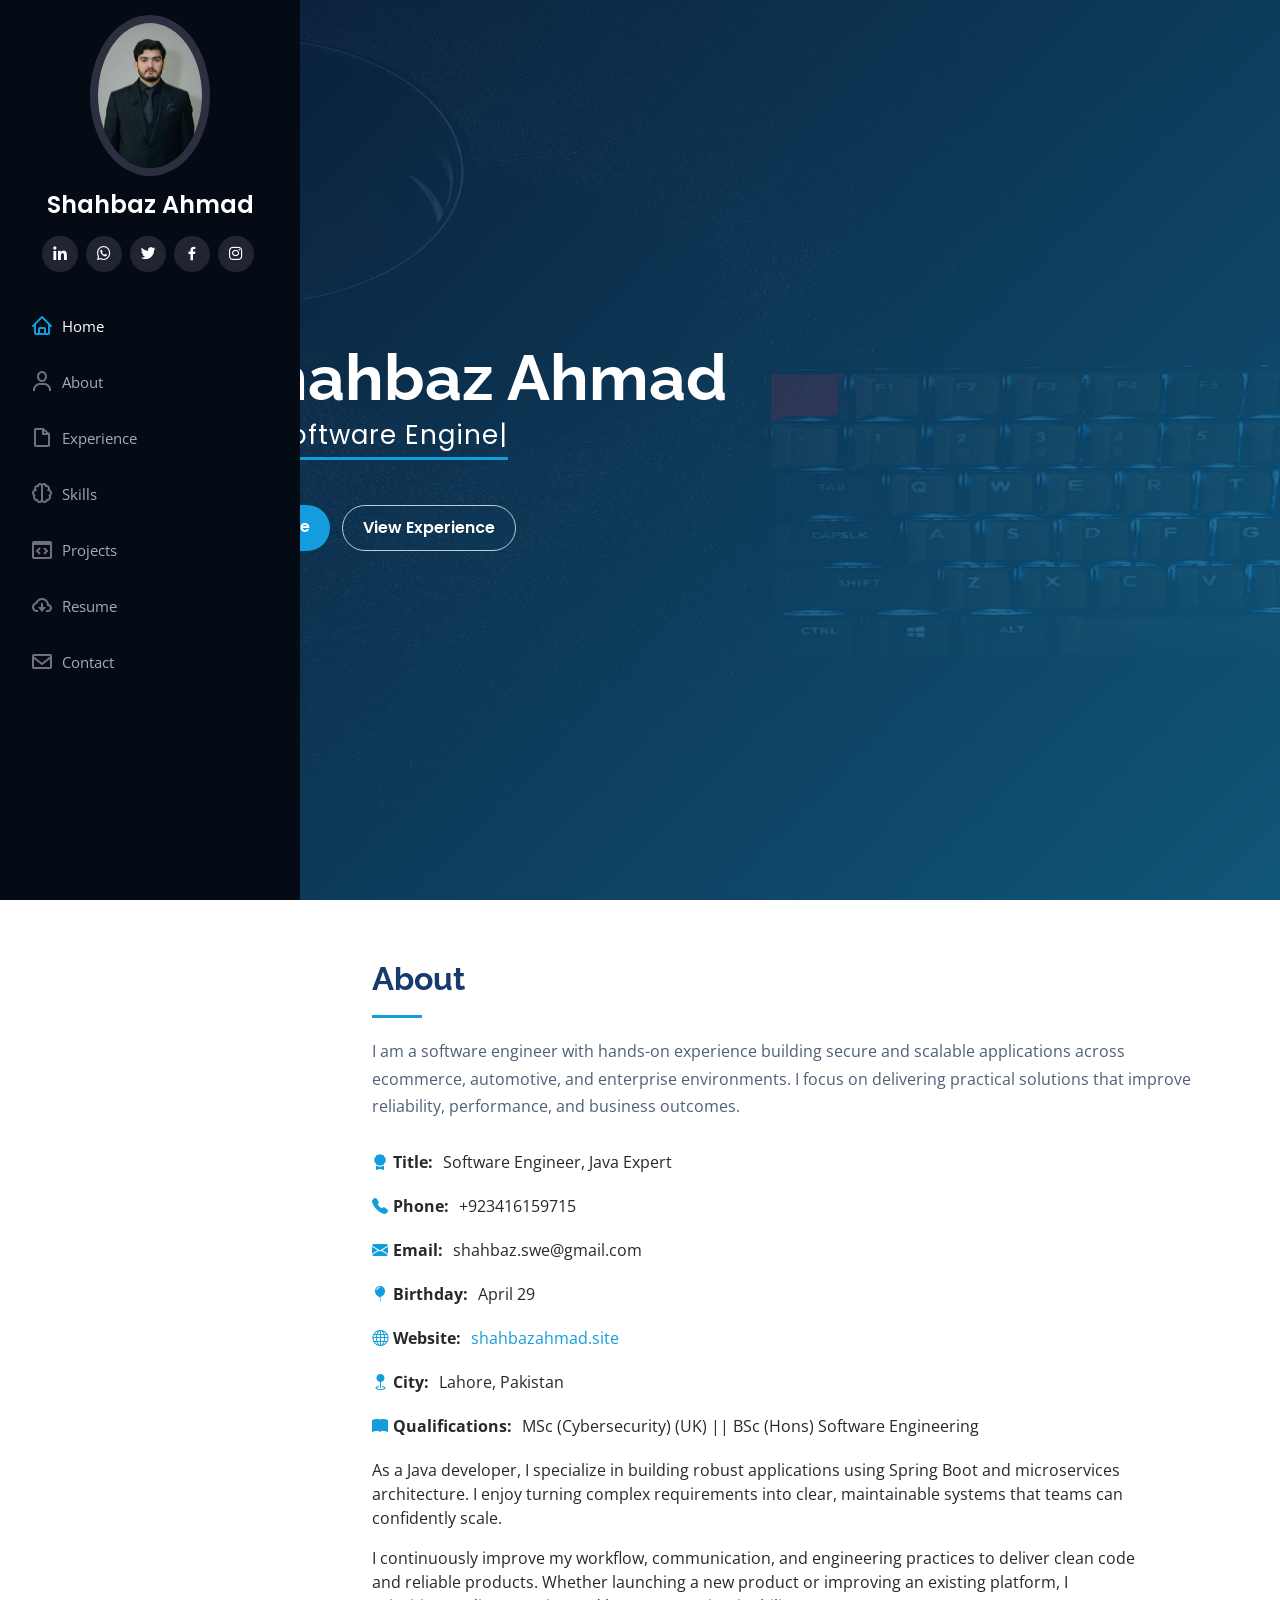
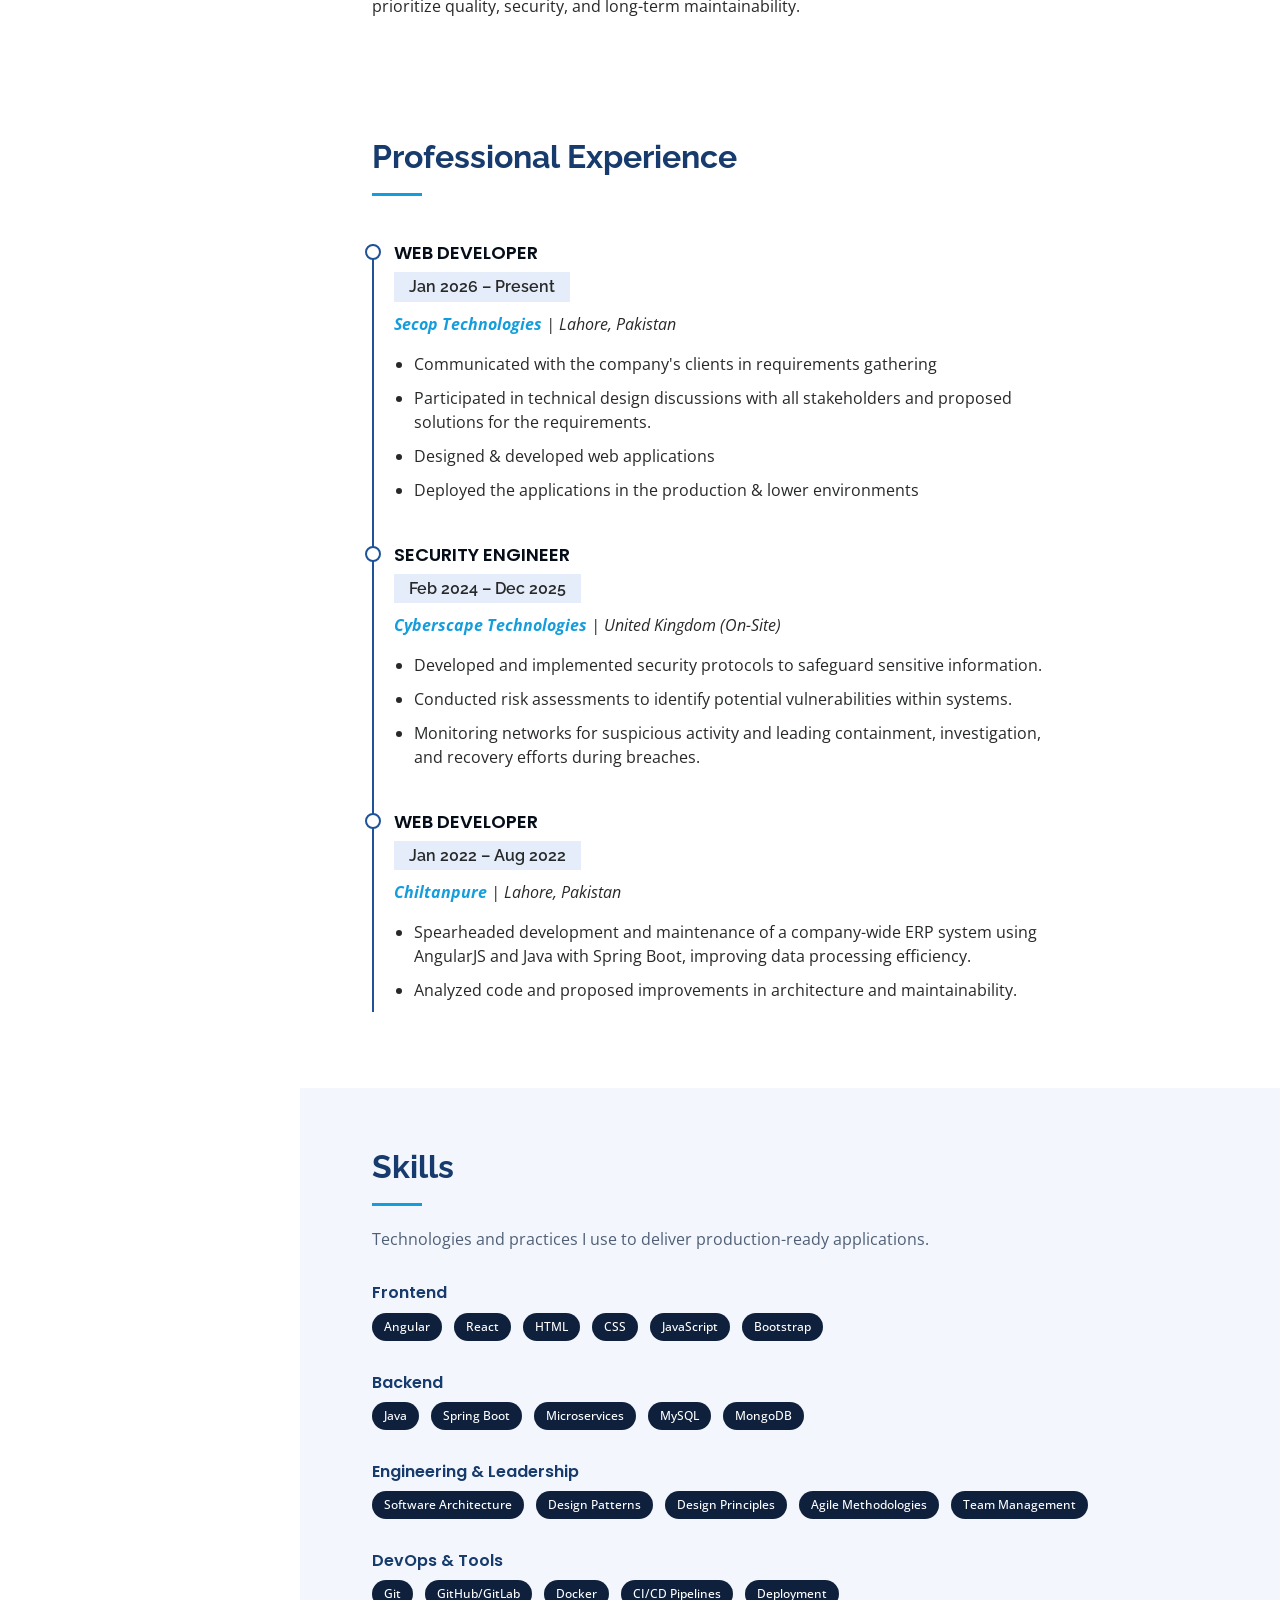
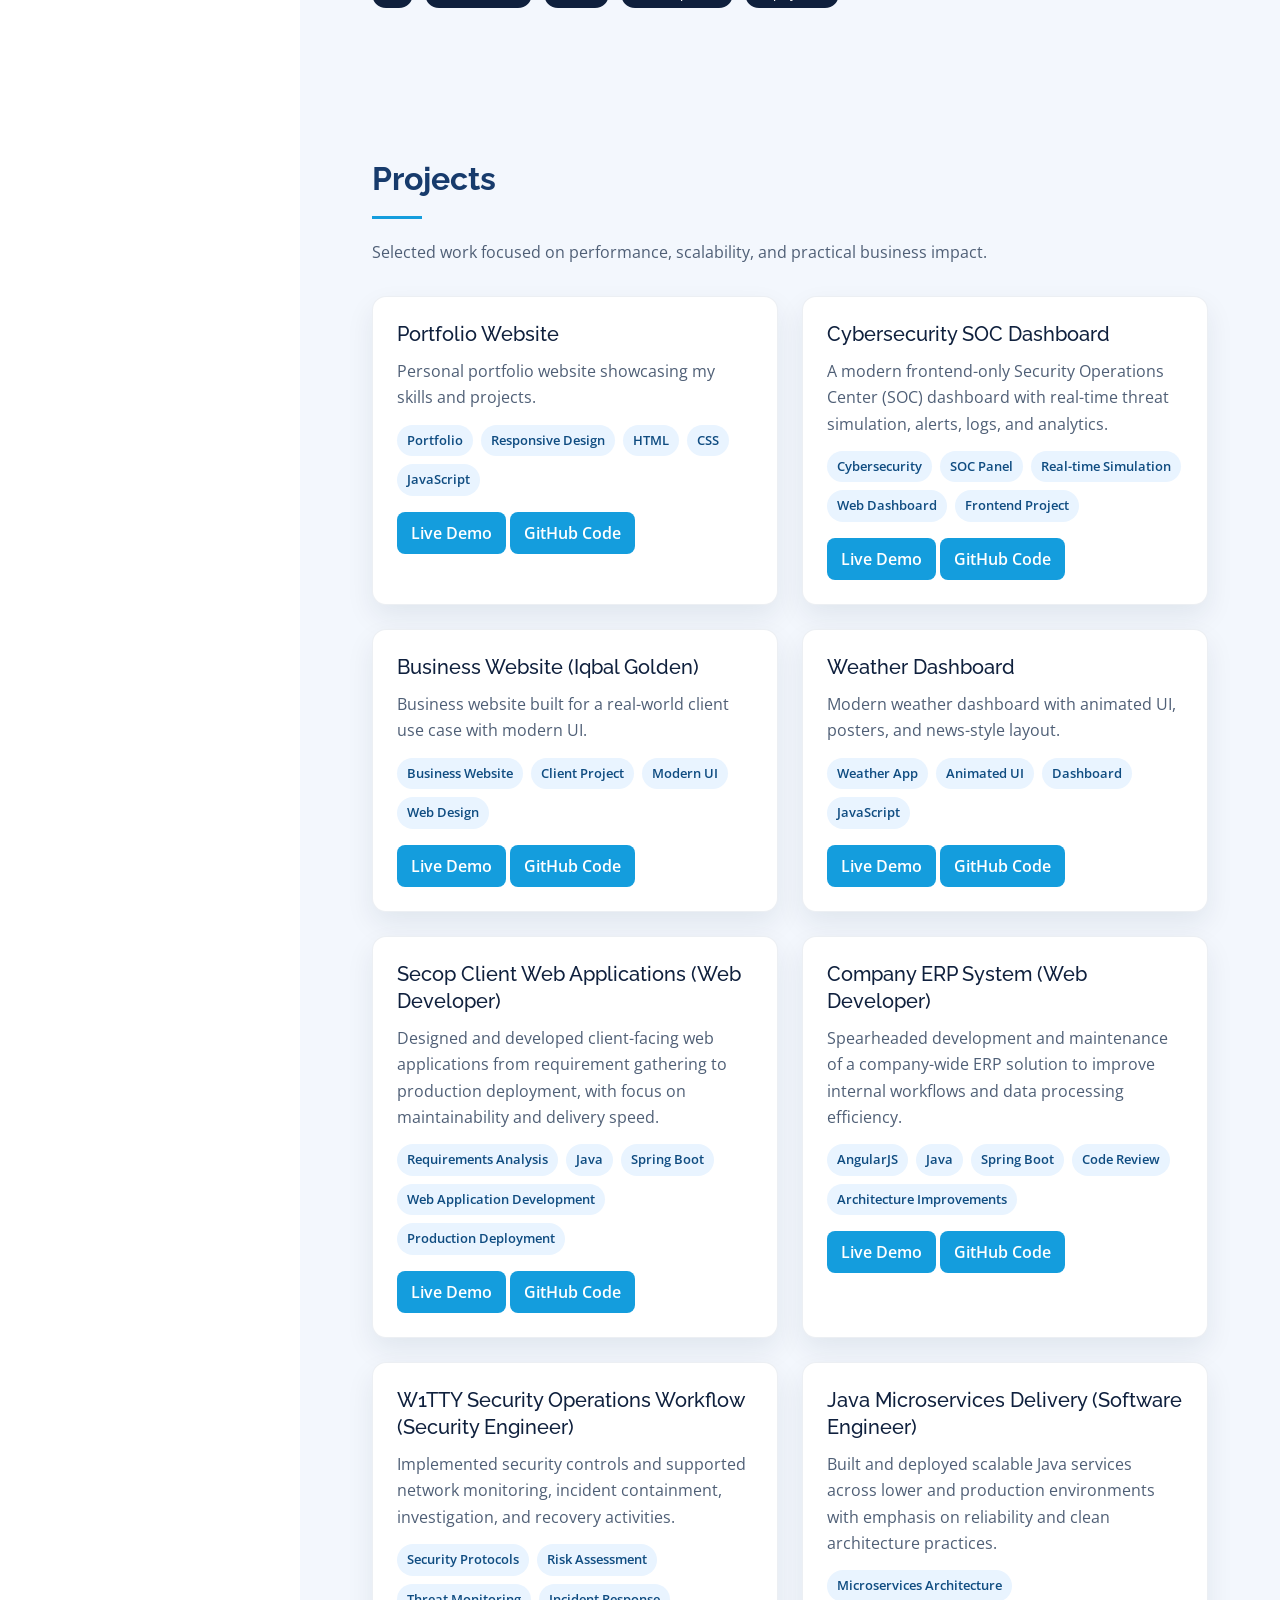
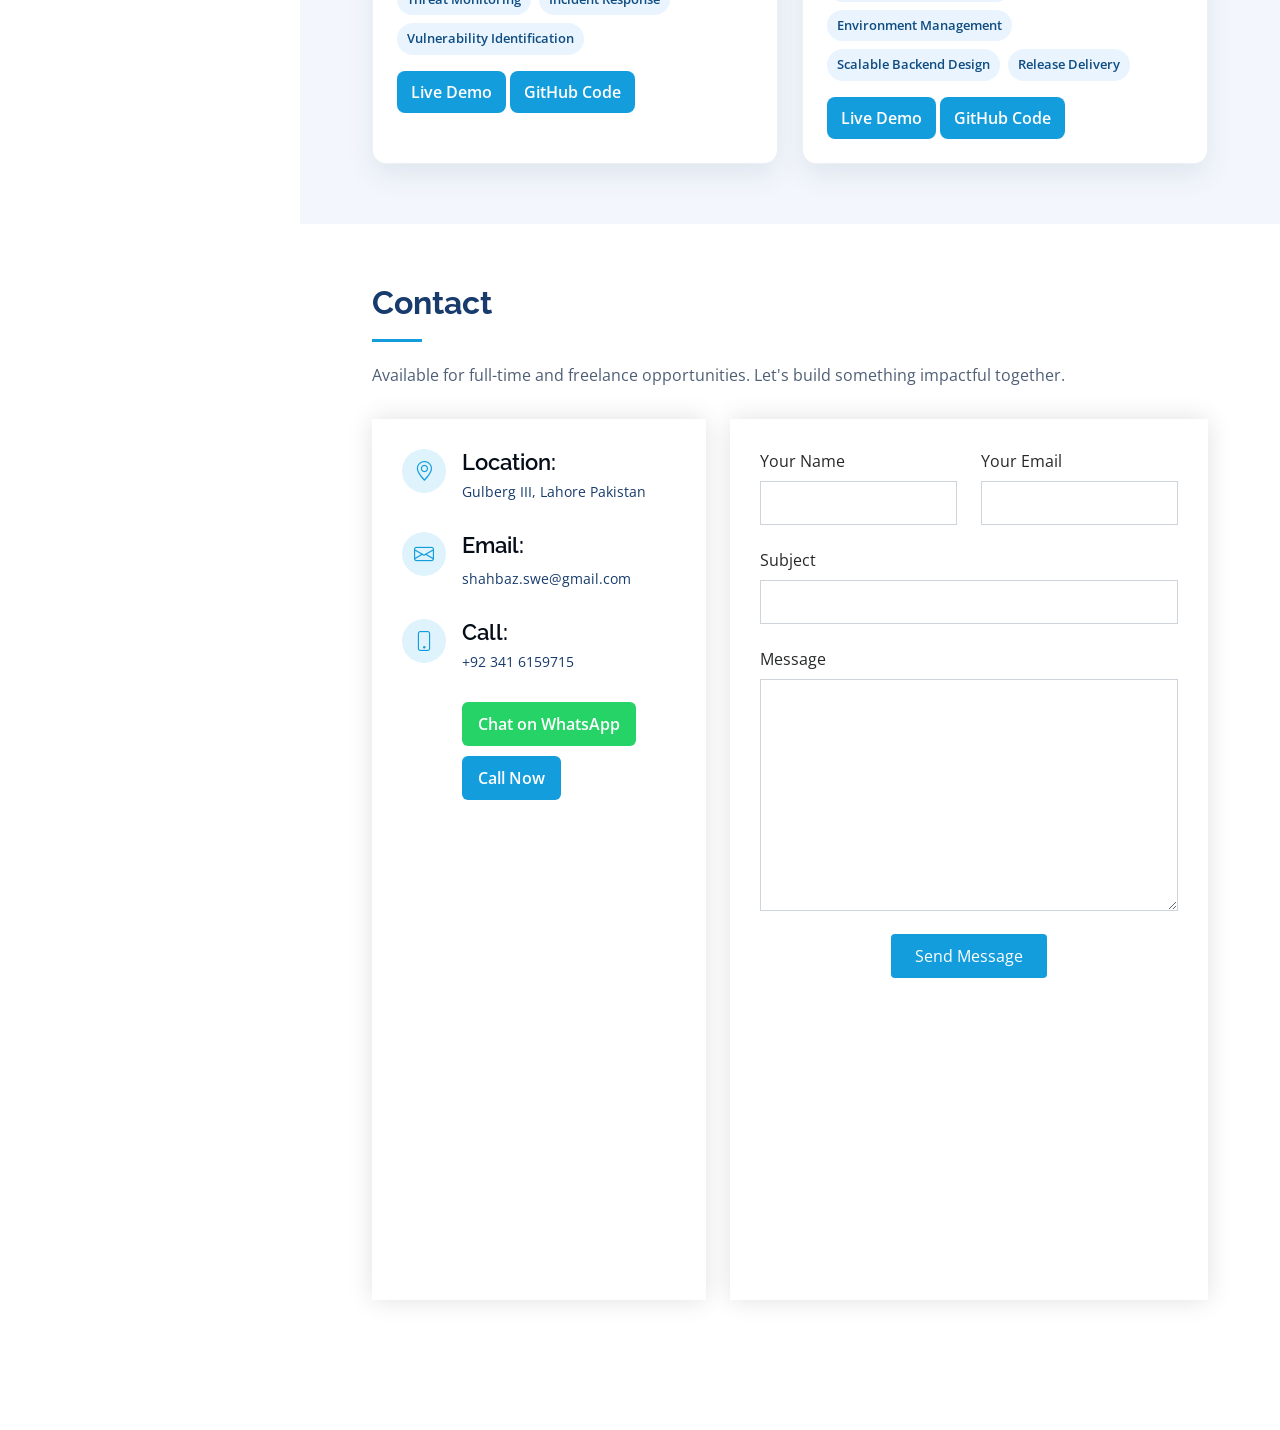
==== commit dc9e2a73: "Domain name added" ====
--- a/index.html
+++ b/index.html
@@ -128,7 +128,7 @@
                   <li><i class="bi bi-envelope-fill"></i> <strong>Email:</strong> <span>shahbaz.swe@gmail.com</span>
                   </li>
                   <li><i class="bi bi-balloon-fill"></i> <strong>Birthday:</strong> <span>April 29</span></li>
-                  <li><i class="bi bi-globe"></i> <strong>Website:</strong> <span><a href="https://www.shahbazahmad.com" target="_blank">www.shahbazahmad.com</a></span></li>
+                  <li><i class="bi bi-globe"></i> <strong>Website:</strong> <span><a href="https://shahbazahmad.site" target="_blank">shahbazahmad.site</a></span></li>
                   <li><i class="bi bi-geo-fill"></i> <strong>City:</strong> <span>Lahore, Pakistan</span></li>
                   <li><i class="bi bi-book-fill"></i> <strong>Qualifications:</strong> <span>MSc (Cybersecurity) (UK) || BSc (Hons) Software Engineering
                       <small></small></span></li>
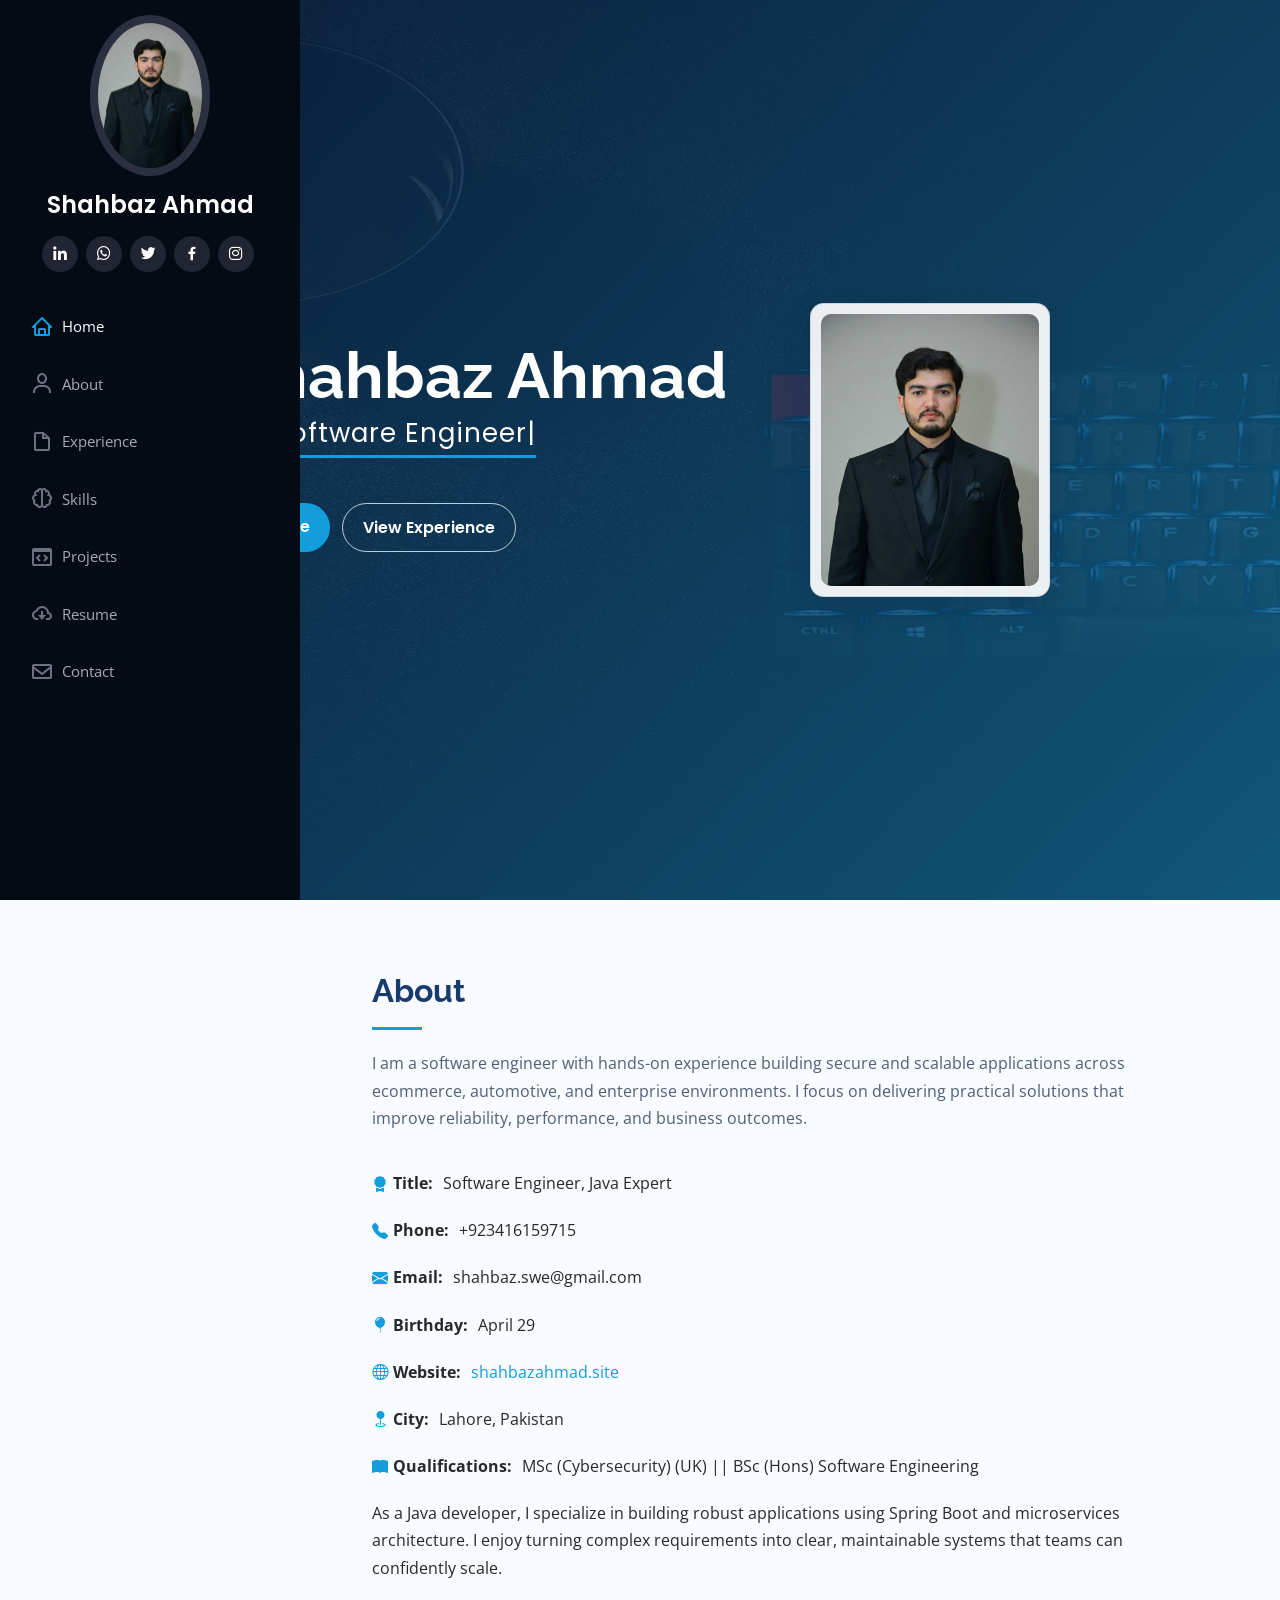
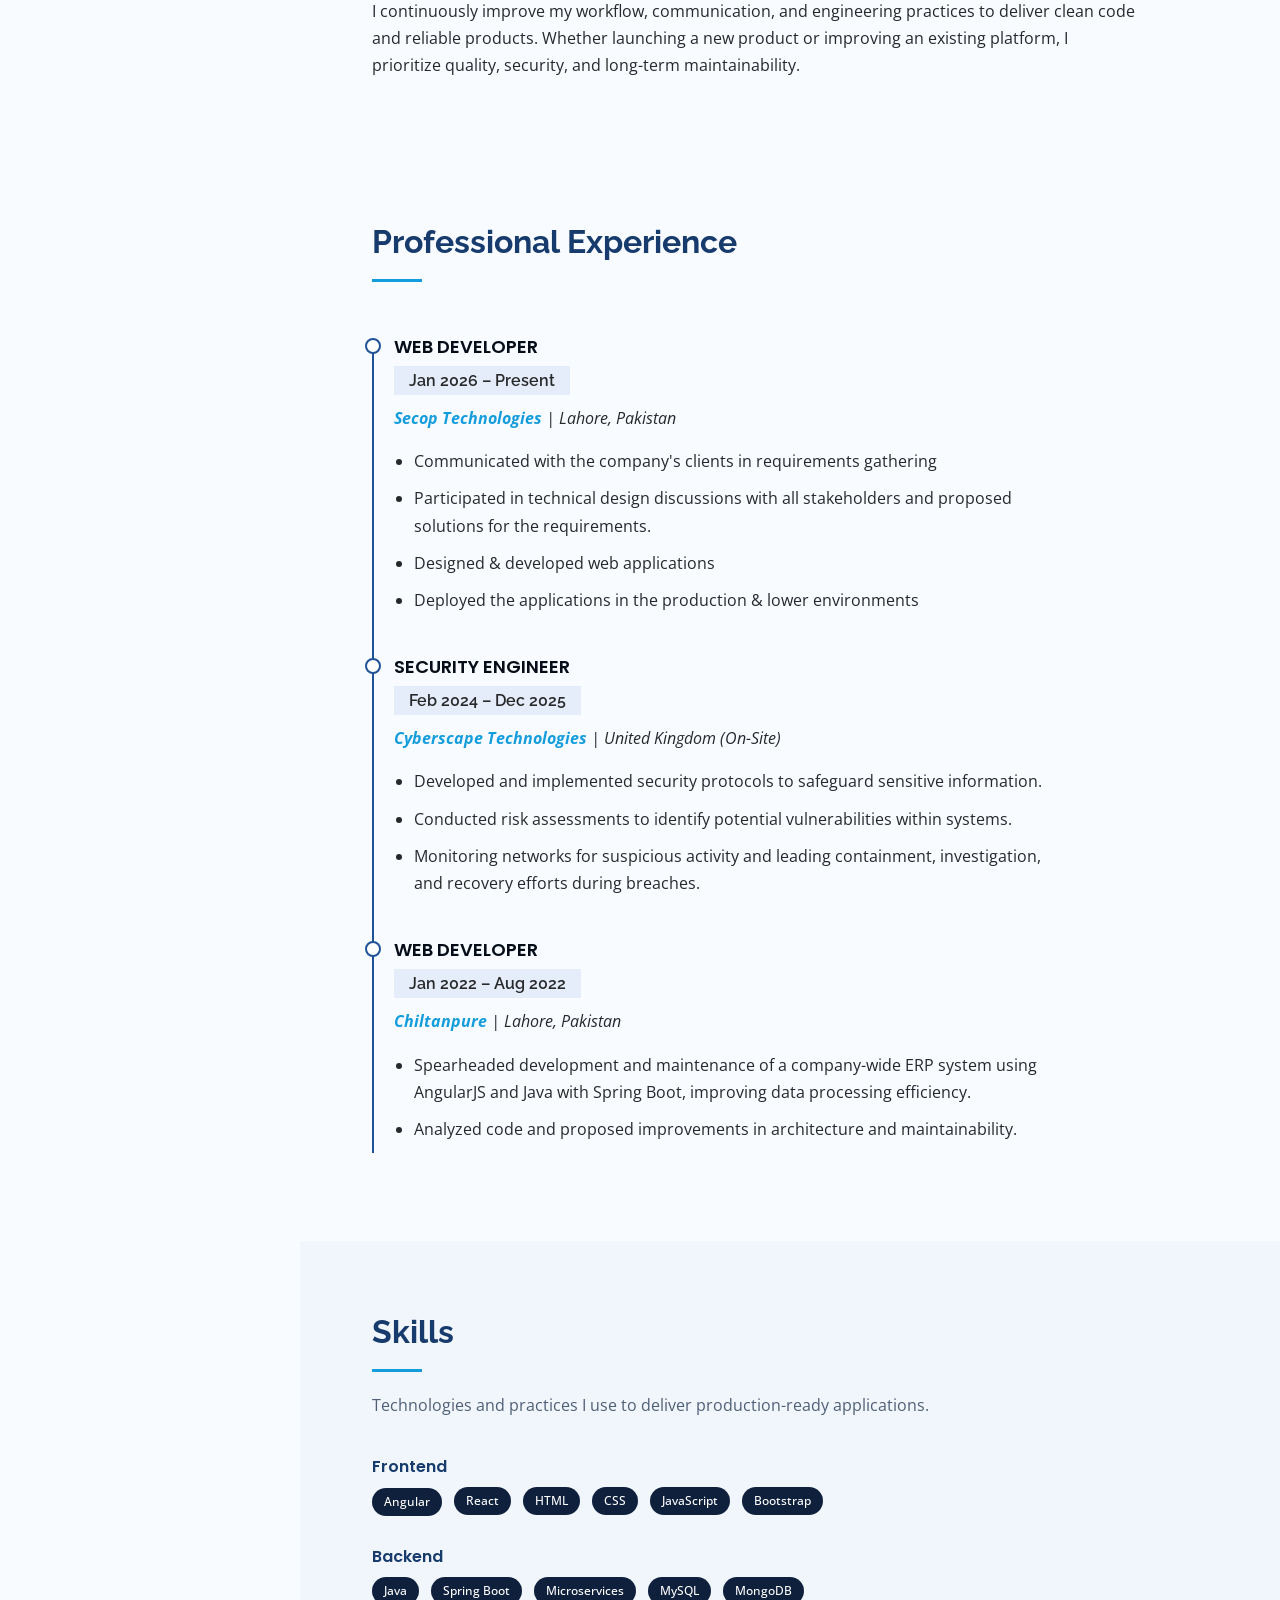
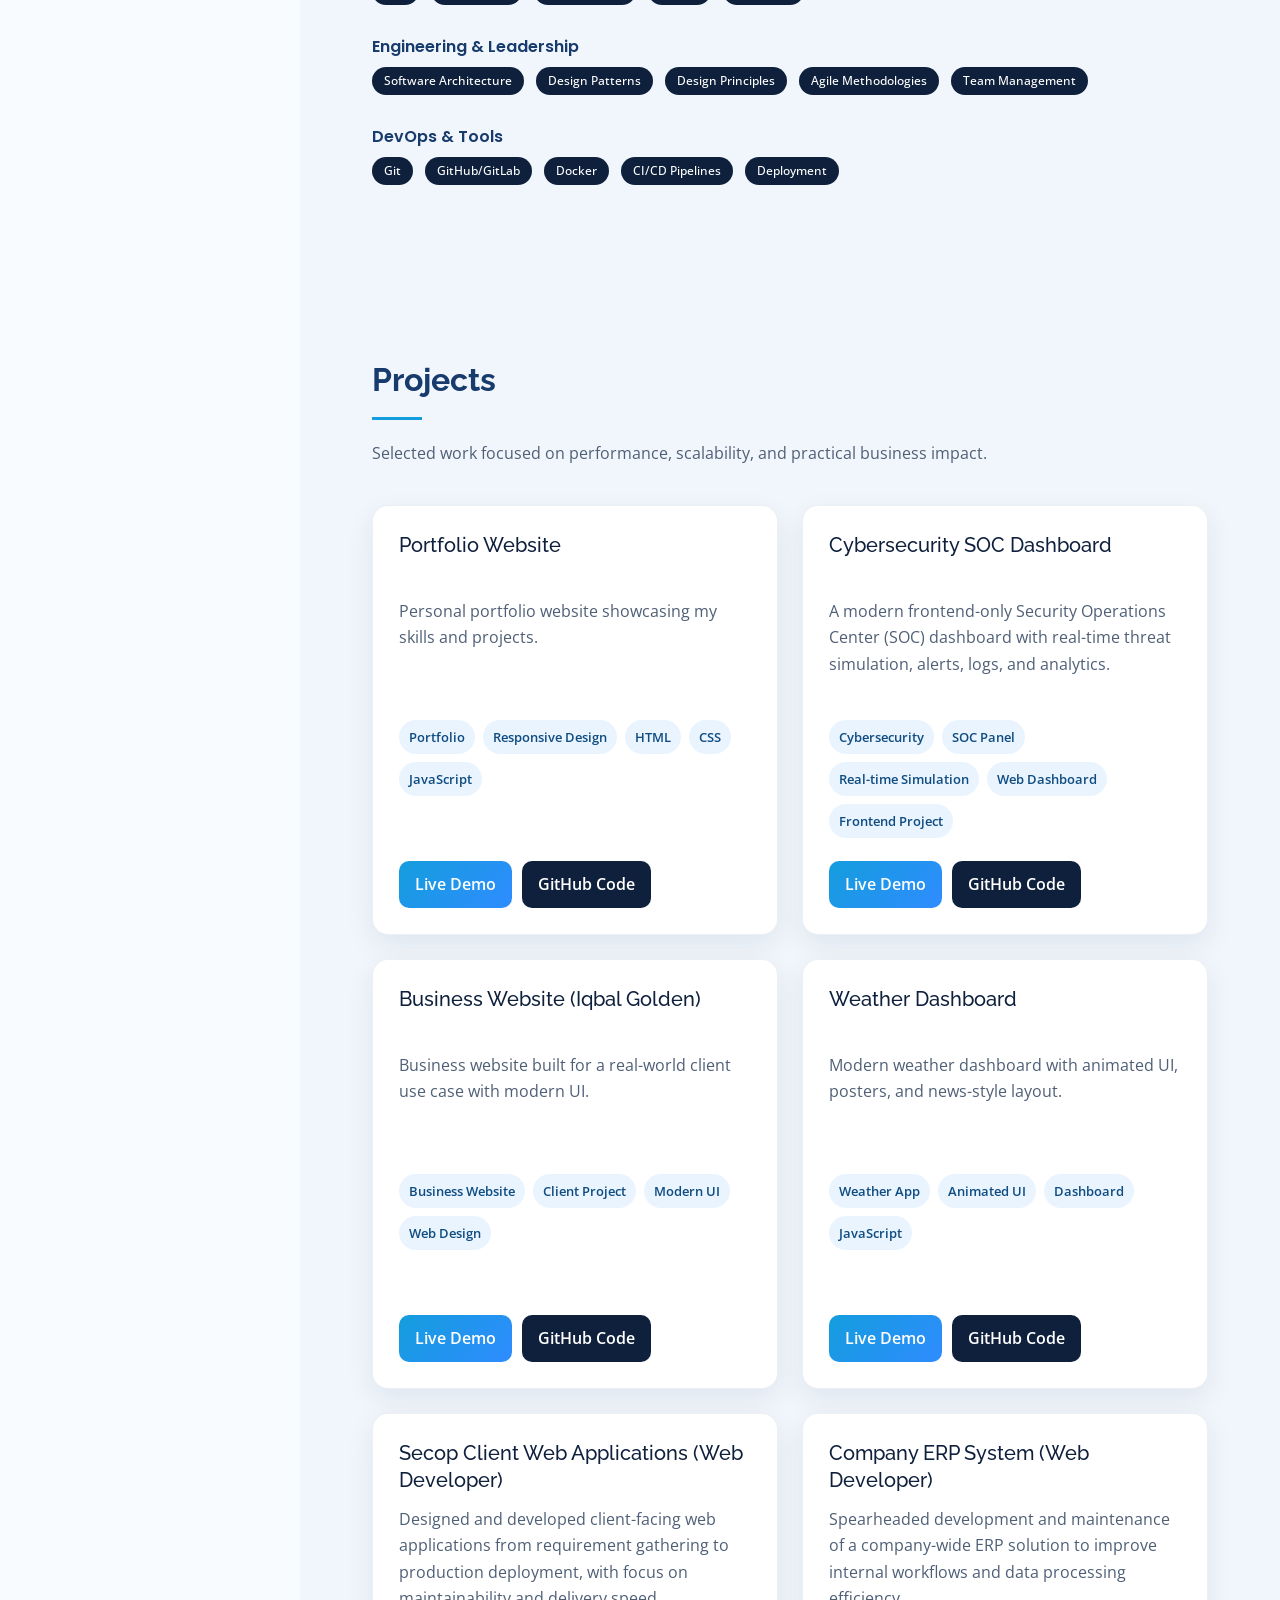
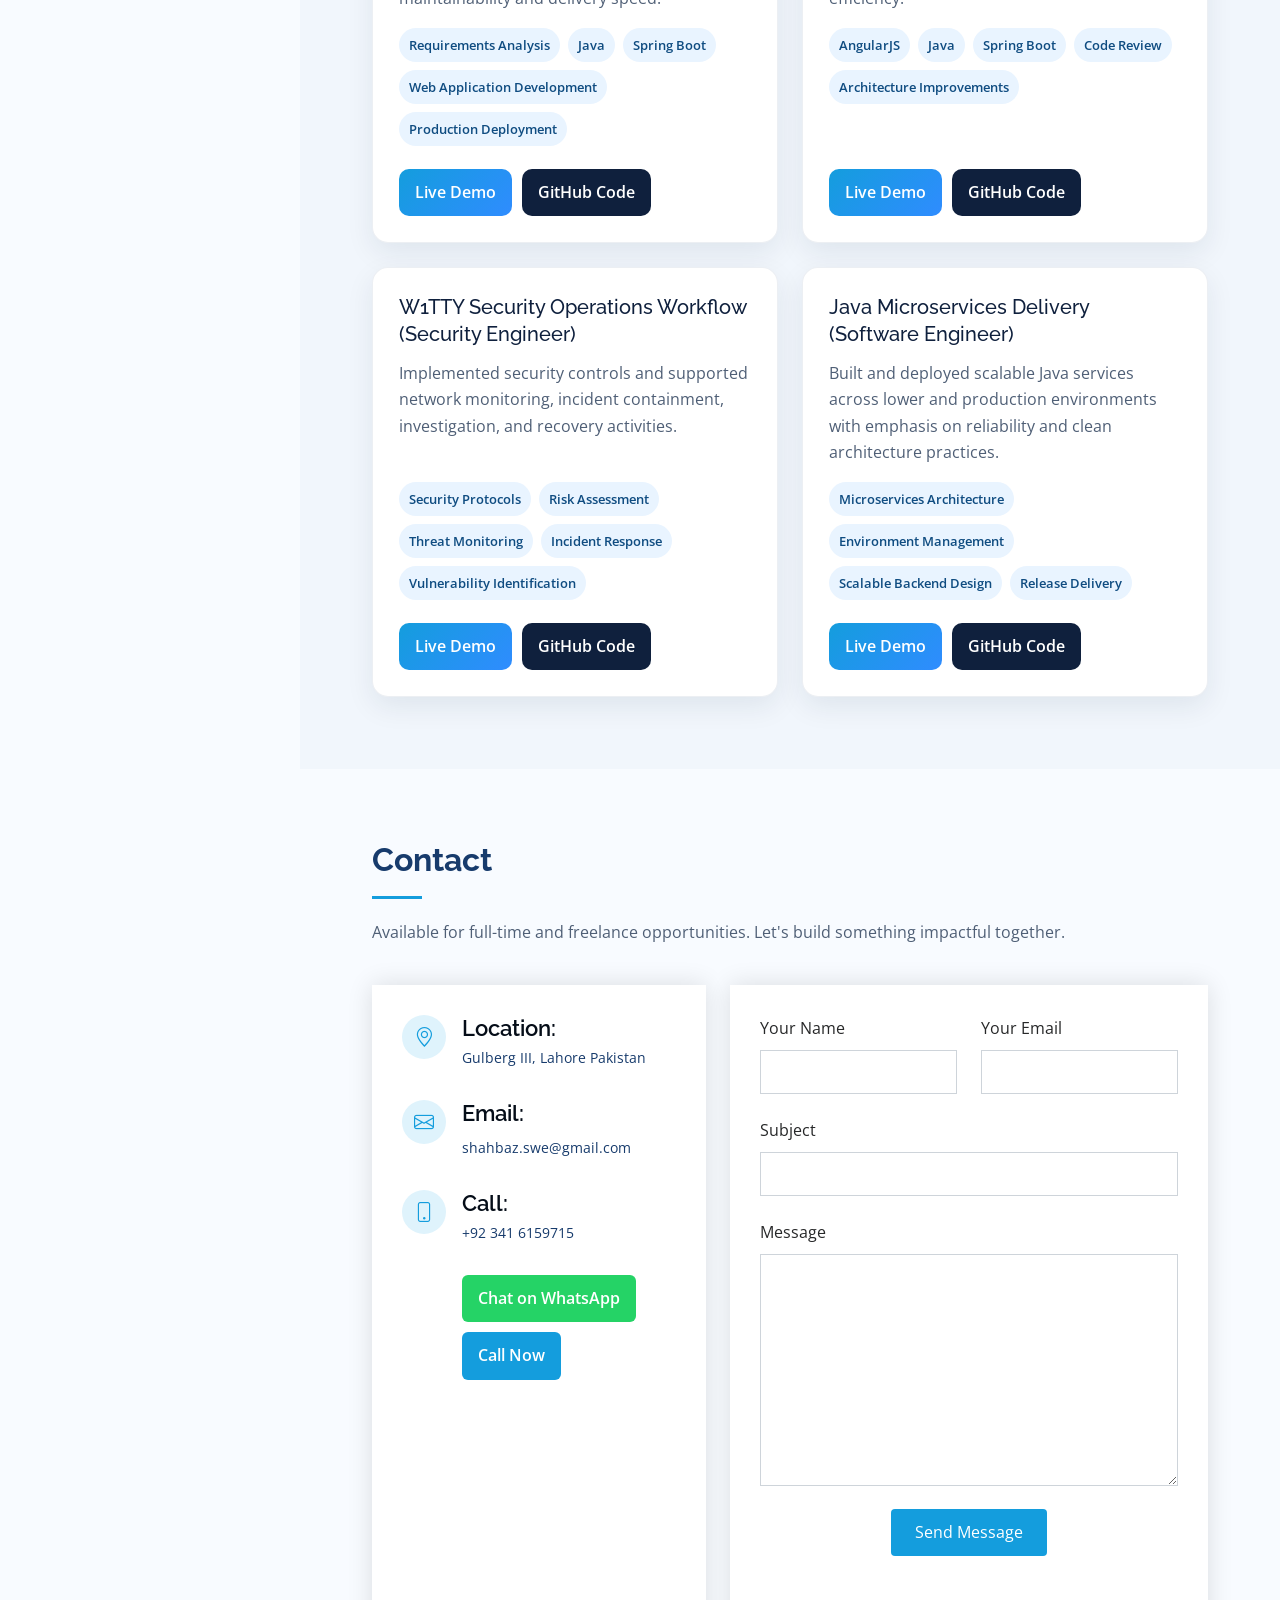
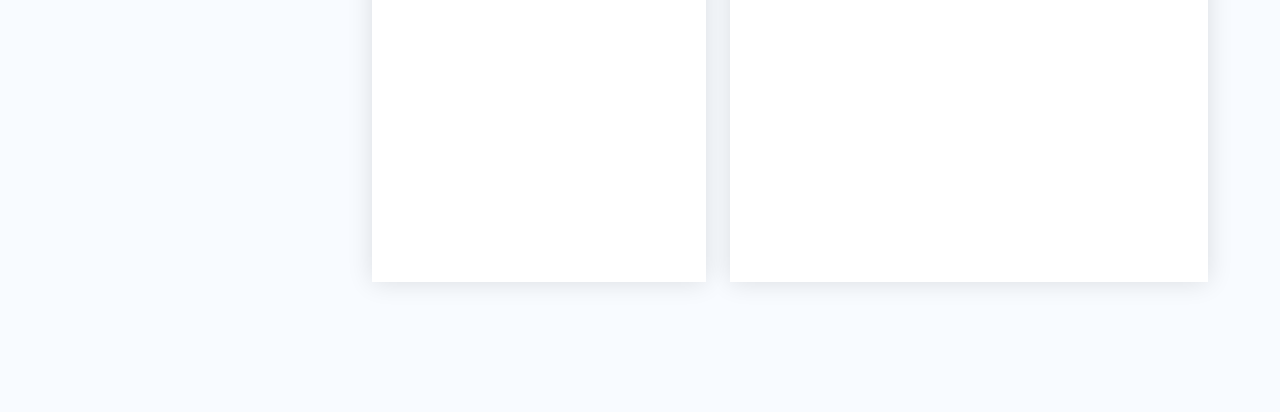
==== commit 8f7ab45c: "Hero section picture added" ====
--- a/index.html
+++ b/index.html
@@ -96,11 +96,18 @@
   <!-- ======= Hero Section ======= -->
   <section id="hero" class="d-flex flex-column justify-content-center align-items-center">
     <div class="hero-container" data-aos="fade-in">
-      <h1>Shahbaz Ahmad</h1>
-      <p>I'm <span class="typed" data-typed-items="Software Engineer, Java & Spring Boot Specialist, Security-Aware Web Developer"></span></p>
-      <div class="hero-actions">
-        <a href="#contact" class="btn-hero btn-hero-primary scrollto">Hire Me</a>
-        <a href="#resume" class="btn-hero btn-hero-outline scrollto">View Experience</a>
+      <div class="hero-grid">
+        <div class="hero-intro">
+          <h1>Shahbaz Ahmad</h1>
+          <p>I'm <span class="typed" data-typed-items="Software Engineer, Java & Spring Boot Specialist, Security-Aware Web Developer"></span></p>
+          <div class="hero-actions">
+            <a href="#contact" class="btn-hero btn-hero-primary scrollto">Hire Me</a>
+            <a href="#resume" class="btn-hero btn-hero-outline scrollto">View Experience</a>
+          </div>
+        </div>
+        <aside class="hero-detail-card" data-aos="fade-left" data-aos-delay="120">
+          <img src="assets/img/shahbaz-image.jpeg" alt="Shahbaz Ahmad portrait" class="hero-detail-photo">
+        </aside>
       </div>
     </div>
   </section><!-- End Hero -->
--- a/assets/css/style.css
+++ b/assets/css/style.css
@@ -12,6 +12,8 @@
   font-family: "Open Sans", sans-serif;
   color: #272829;
   overflow-x: hidden;
+  background: #f8fbff;
+  line-height: 1.7;
 }
 
 a {
@@ -257,10 +259,41 @@
   padding: 0 20px;
 }
 
+#hero .hero-grid {
+  display: grid;
+  grid-template-columns: minmax(0, 1.45fr) minmax(240px, 0.55fr);
+  gap: 28px;
+  align-items: center;
+}
+
+#hero .hero-intro {
+  min-width: 0;
+}
+
 #hero .hero-actions {
   display: flex;
   gap: 12px;
   flex-wrap: wrap;
+}
+
+#hero .hero-detail-card {
+  background: rgba(255, 255, 255, 0.92);
+  border-radius: 14px;
+  padding: 10px;
+  border: 1px solid rgba(23, 59, 108, 0.15);
+  box-shadow: 0 12px 28px rgba(8, 30, 56, 0.2);
+  overflow: hidden;
+  justify-self: end;
+  width: min(300px, 100%);
+}
+
+#hero .hero-detail-photo {
+  width: 100%;
+  aspect-ratio: 4 / 5;
+  object-fit: cover;
+  object-position: center top;
+  border-radius: 10px;
+  display: block;
 }
 
 .btn-hero {
@@ -323,6 +356,19 @@
 }
 
 @media (max-width: 768px) {
+  #hero {
+    background-position: center 0%;
+  }
+
+  #hero .hero-grid {
+    grid-template-columns: 1fr;
+    gap: 18px;
+  }
+
+  #hero .hero-detail-card {
+    padding: 8px;
+  }
+
   #hero h1 {
     font-size: 38px;
     line-height: 1.2;
@@ -346,16 +392,16 @@
 # Sections General
 --------------------------------------------------------------*/
 section {
-  padding: 60px;
+  padding: 72px 60px;
   overflow: hidden;
 }
 
 .section-bg {
-  background: #f3f7fd;
+  background: #f1f6fc;
 }
 
 .section-title {
-  padding-bottom: 30px;
+  padding-bottom: 38px;
 }
 
 .section-title h2 {
@@ -382,6 +428,8 @@
   margin-bottom: 0;
   color: #4f5f76;
   line-height: 1.7;
+  max-width: 800px;
+  font-size: 16px;
 }
 
 /*--------------------------------------------------------------
@@ -534,29 +582,33 @@
 --------------------------------------------------------------*/
 .projects .project-card {
   height: 100%;
+  width: 100%;
+  display: flex;
+  flex-direction: column;
   background: #fff;
-  border-radius: 14px;
-  padding: 24px;
-  box-shadow: 0 12px 28px rgba(15, 32, 61, 0.08);
+  border-radius: 16px;
+  padding: 26px;
+  box-shadow: 0 10px 28px rgba(15, 32, 61, 0.08);
   border: 1px solid rgba(23, 59, 108, 0.08);
-  transition: transform 0.25s ease, box-shadow 0.25s ease;
+  transition: transform 0.35s ease, box-shadow 0.35s ease, border-color 0.35s ease;
 }
 
 .projects .project-card:hover {
-  transform: translateY(-4px);
-  box-shadow: 0 16px 34px rgba(15, 32, 61, 0.12);
+  transform: translateY(-6px) scale(1.01);
+  box-shadow: 0 22px 44px rgba(15, 32, 61, 0.15);
+  border-color: rgba(20, 157, 221, 0.35);
 }
 
 .projects .project-card h4 {
   font-size: 20px;
-  margin-bottom: 10px;
+  margin-bottom: 12px;
   color: #0f203d;
   line-height: 1.35;
   word-break: break-word;
 }
 
 .projects .project-card p {
-  margin-bottom: 14px;
+  margin-bottom: 16px;
   color: #4f5f76;
   line-height: 1.65;
 }
@@ -565,7 +617,8 @@
   display: flex;
   flex-wrap: wrap;
   gap: 8px;
-  margin-bottom: 16px;
+  margin-bottom: 18px;
+  align-content: flex-start;
 }
 
 .projects .project-tags span {
@@ -584,15 +637,62 @@
   display: inline-block;
   background: #149ddd;
   color: #fff;
-  padding: 9px 14px;
-  border-radius: 8px;
+  padding: 10px 16px;
+  border-radius: 10px;
   font-weight: 600;
-  transition: background 0.3s ease;
+  transition: background 0.3s ease, transform 0.25s ease, box-shadow 0.3s ease;
+}
+
+.projects .project-links {
+  display: flex;
+  flex-wrap: wrap;
+  gap: 10px;
+  margin-top: auto;
+}
+
+.projects .project-links .btn-live {
+  background: linear-gradient(135deg, #149ddd, #2f8cff);
+}
+
+.projects .project-links .btn-code {
+  background: #0f203d;
 }
 
 .projects .project-links a:hover {
   background: #37b3ed;
   color: #fff;
+  transform: translateY(-2px);
+  box-shadow: 0 10px 20px rgba(15, 32, 61, 0.22);
+}
+
+.projects .project-links .btn-code:hover {
+  background: #173b6c;
+}
+
+.projects .col-lg-6 {
+  display: flex;
+}
+
+.projects .row.g-4>[class*="col-"] {
+  display: flex;
+}
+
+@media (min-width: 992px) {
+  .projects .project-card {
+    min-height: 430px;
+  }
+
+  .projects .project-card h4 {
+    min-height: 54px;
+  }
+
+  .projects .project-card p {
+    min-height: 106px;
+  }
+
+  .projects .project-tags {
+    min-height: 72px;
+  }
 }
 
 /*--------------------------------------------------------------
@@ -1252,6 +1352,19 @@
     padding: 48px 22px;
   }
 
+  .section-title {
+    padding-bottom: 28px;
+  }
+
+  .section-title p {
+    font-size: 15px;
+  }
+
+  .projects .project-links a {
+    flex: 1 1 calc(50% - 10px);
+    text-align: center;
+  }
+
   .contact-quick-actions {
     margin-left: 0;
   }
@@ -1297,11 +1410,16 @@
   }
 
   .projects .project-card {
-    padding: 18px;
+    padding: 20px;
   }
 
   .projects .project-card h4 {
     font-size: 18px;
+  }
+
+  .projects .project-links a {
+    width: 100%;
+    flex: 1 1 100%;
   }
 
   .contact .info,
@@ -1321,6 +1439,10 @@
 }
 
 @media (max-width: 430px) {
+  #hero {
+    background-position: 56% 0%;
+  }
+
   section {
     padding: 42px 16px;
   }
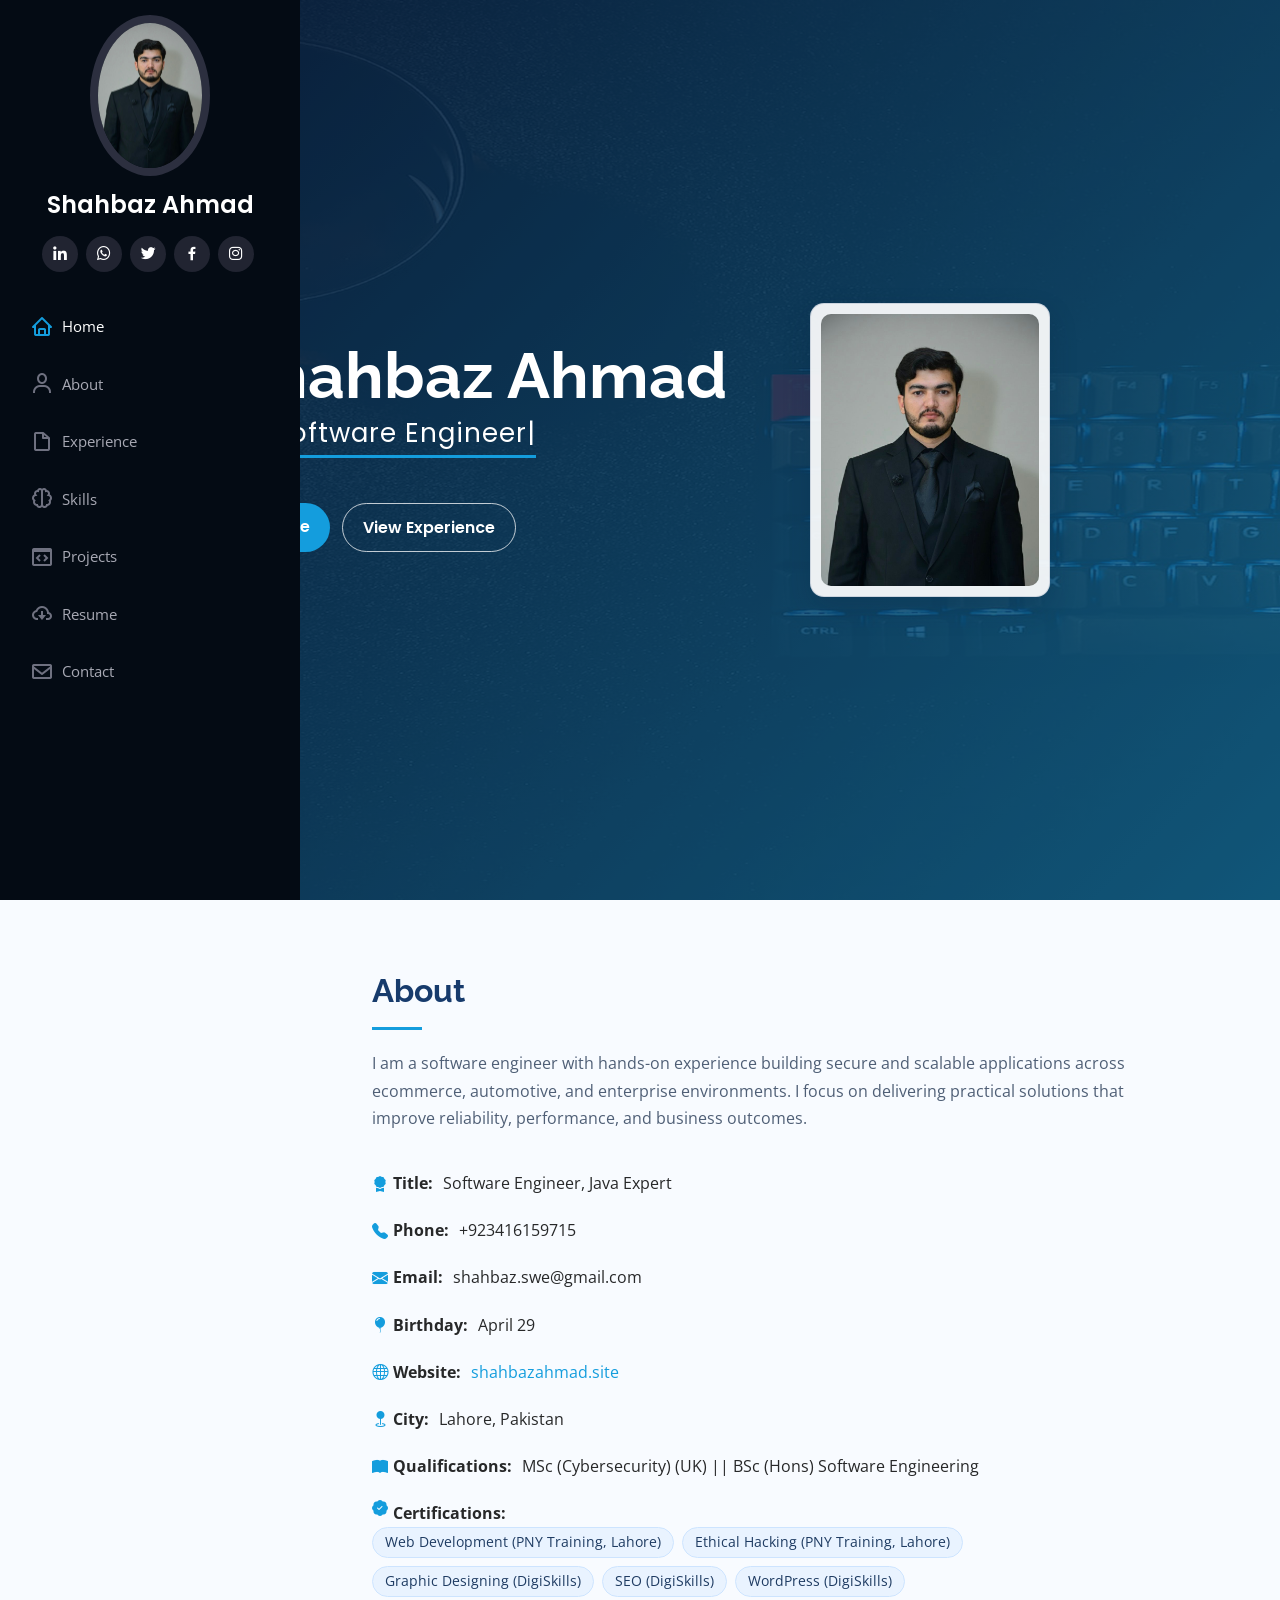
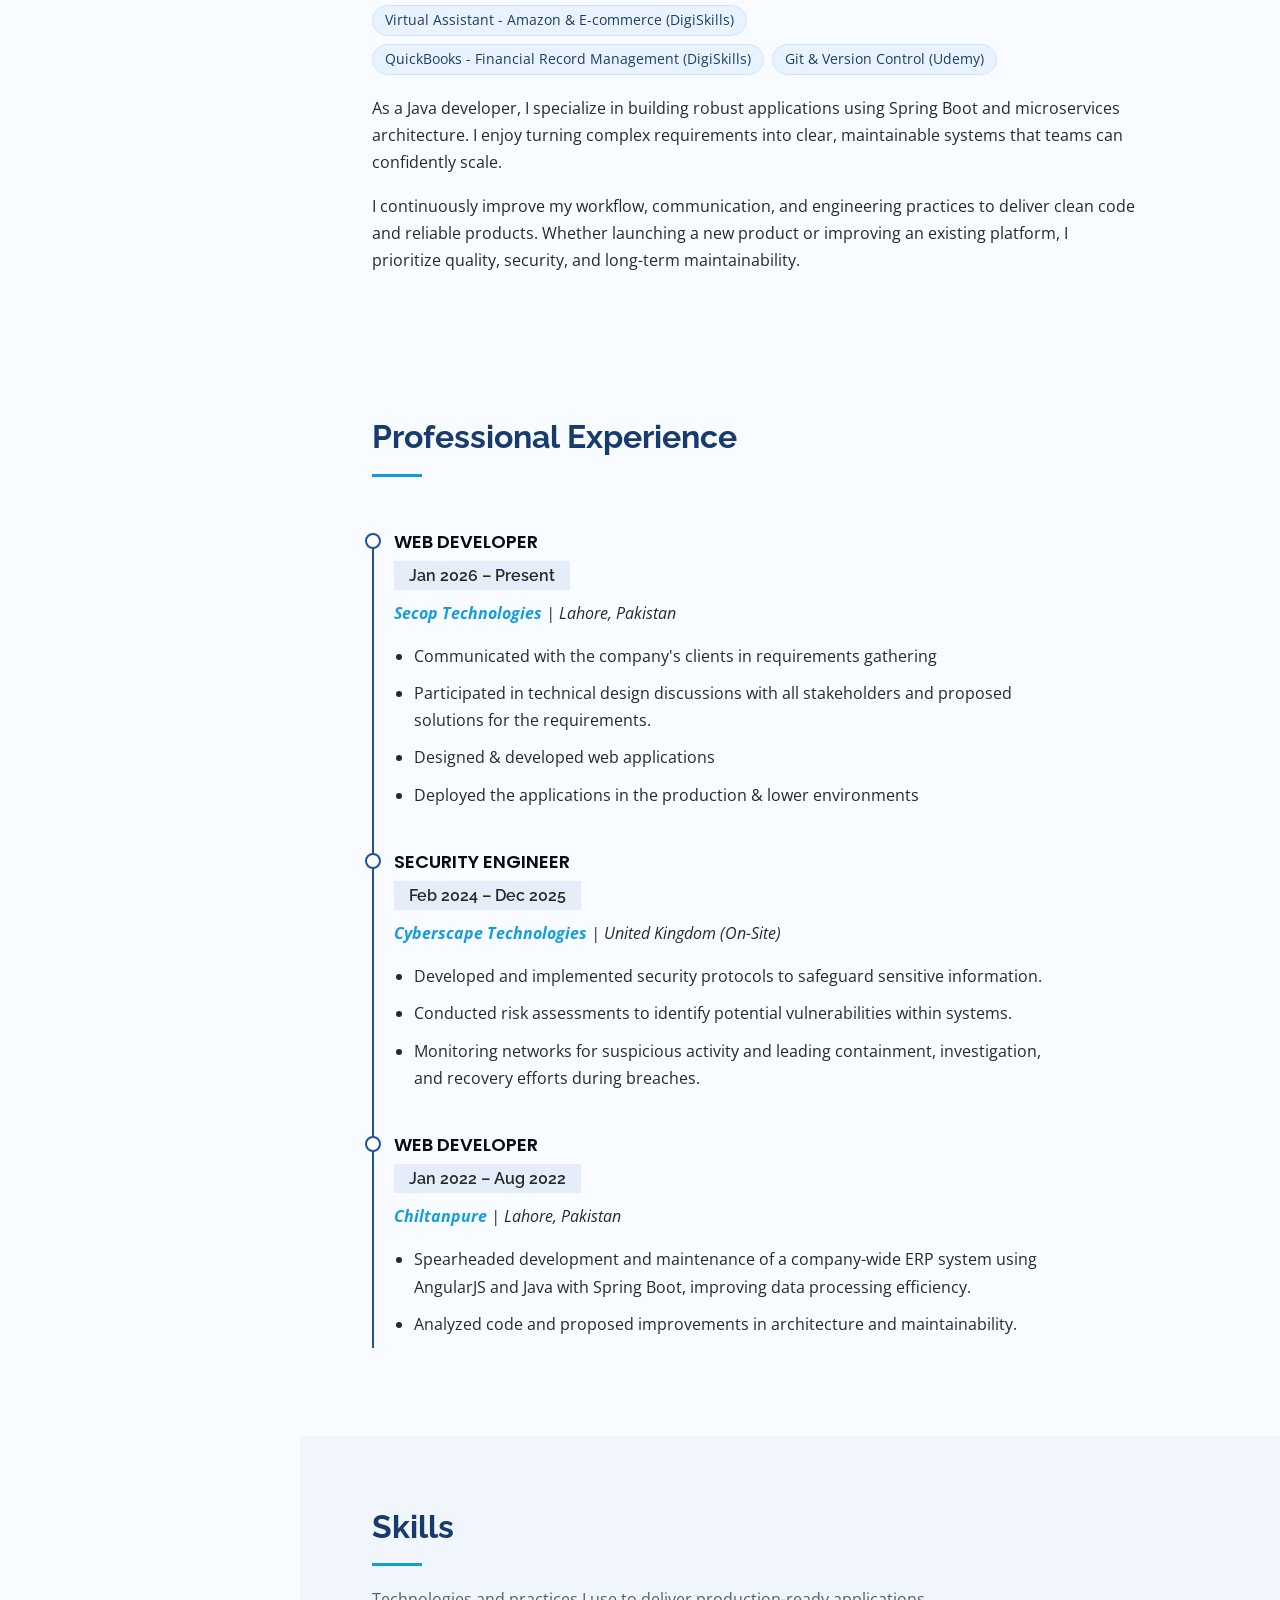
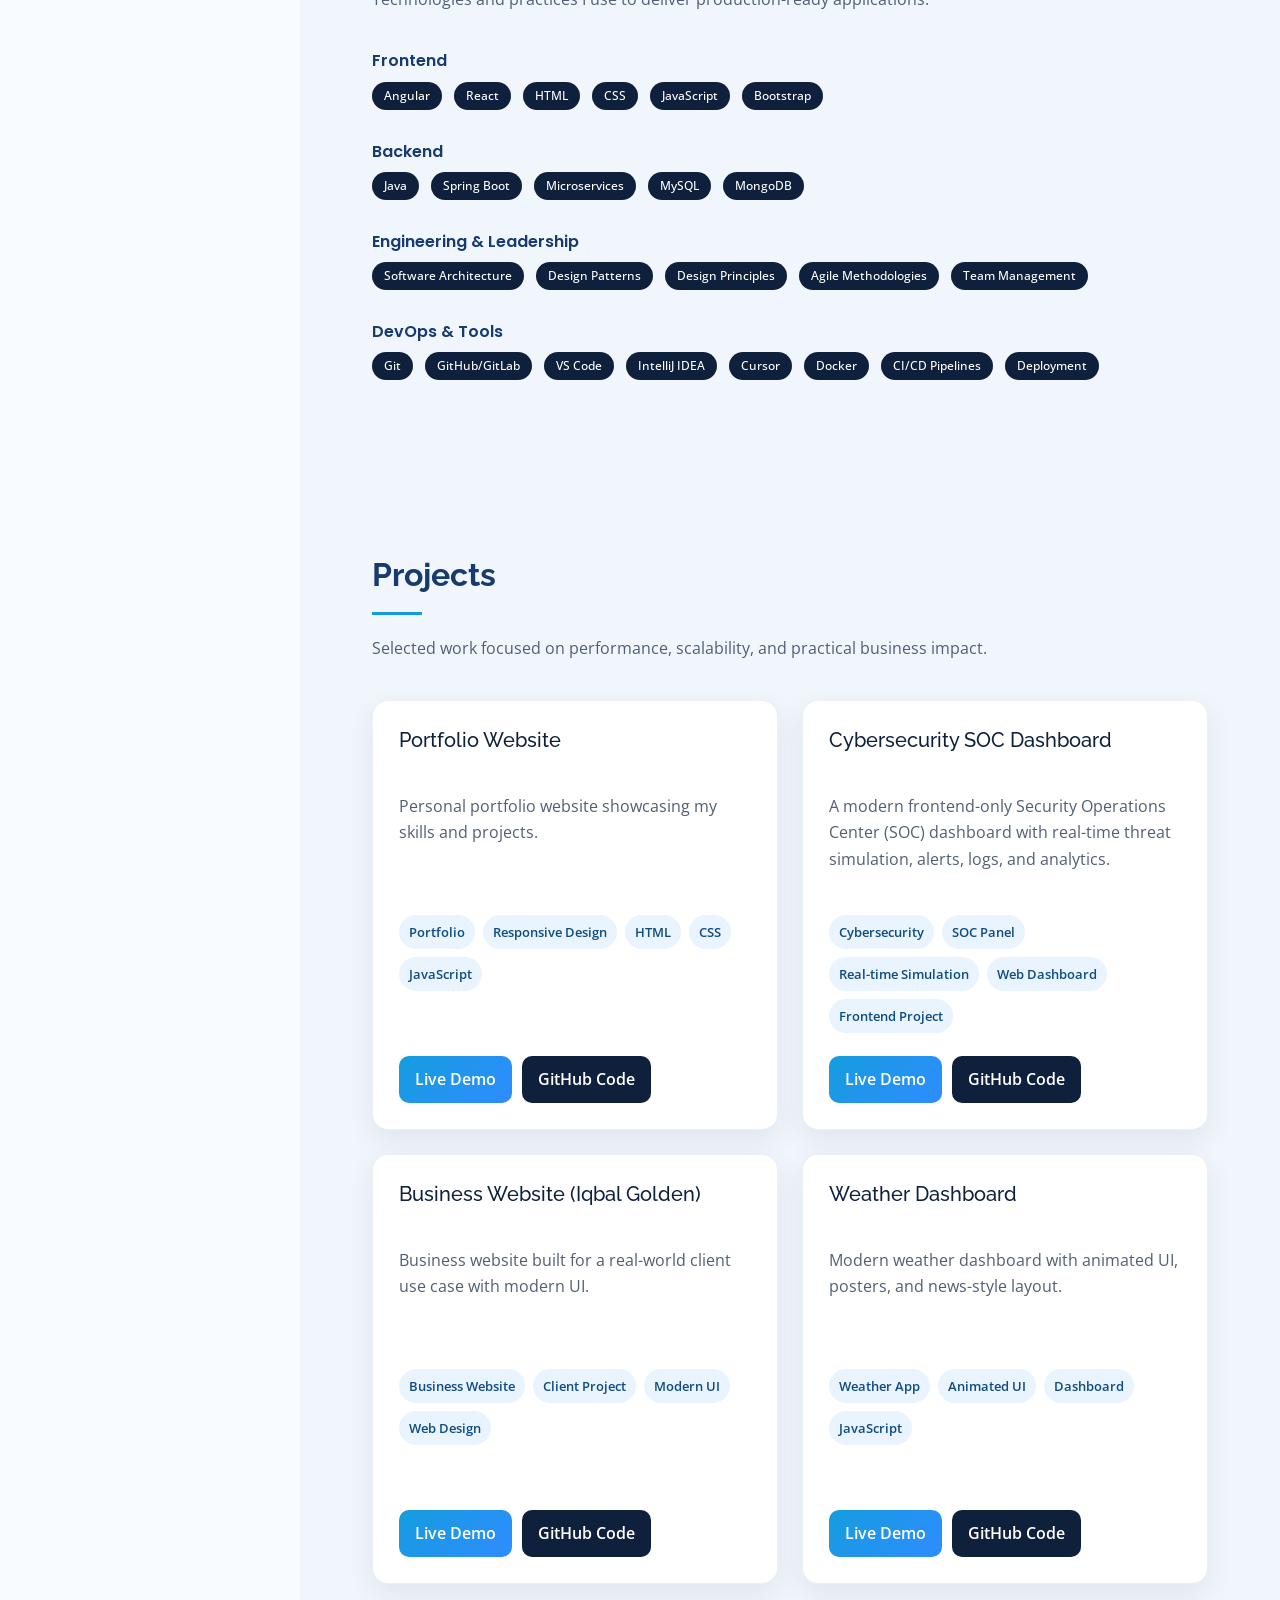
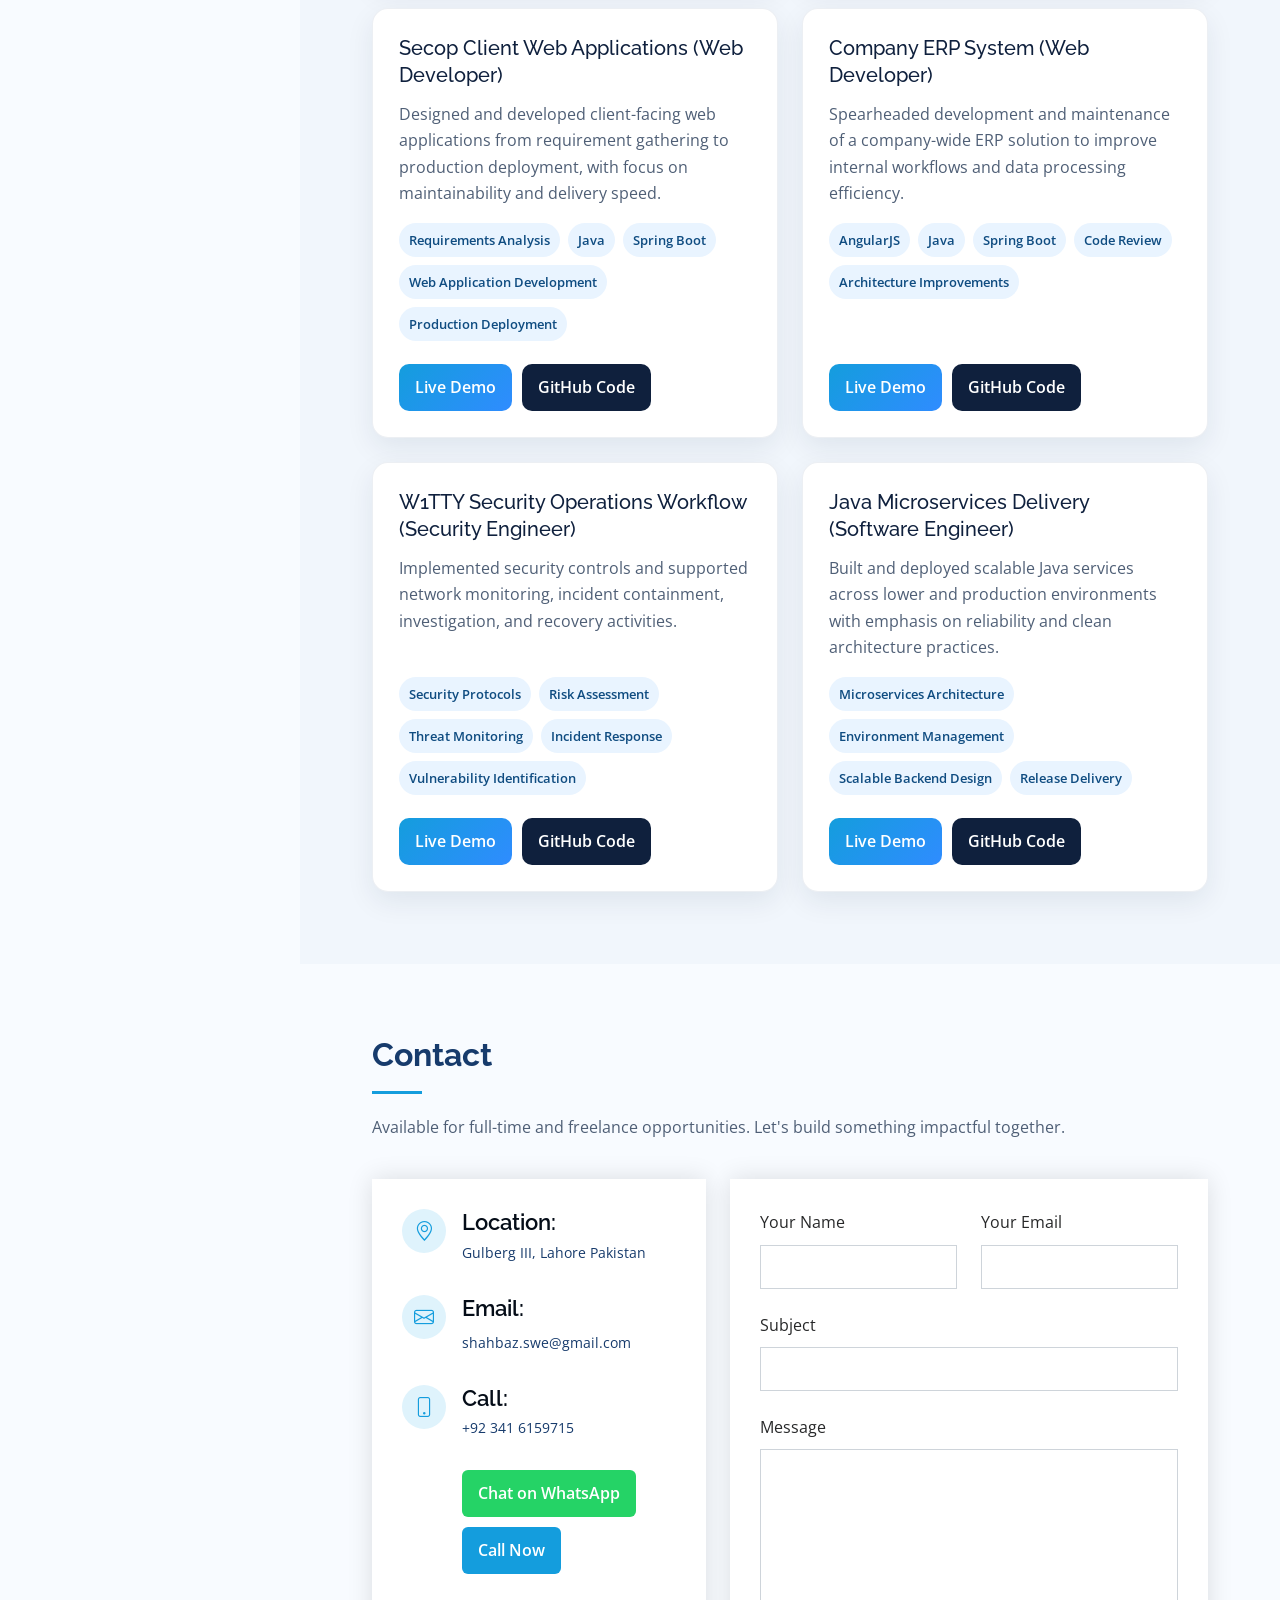
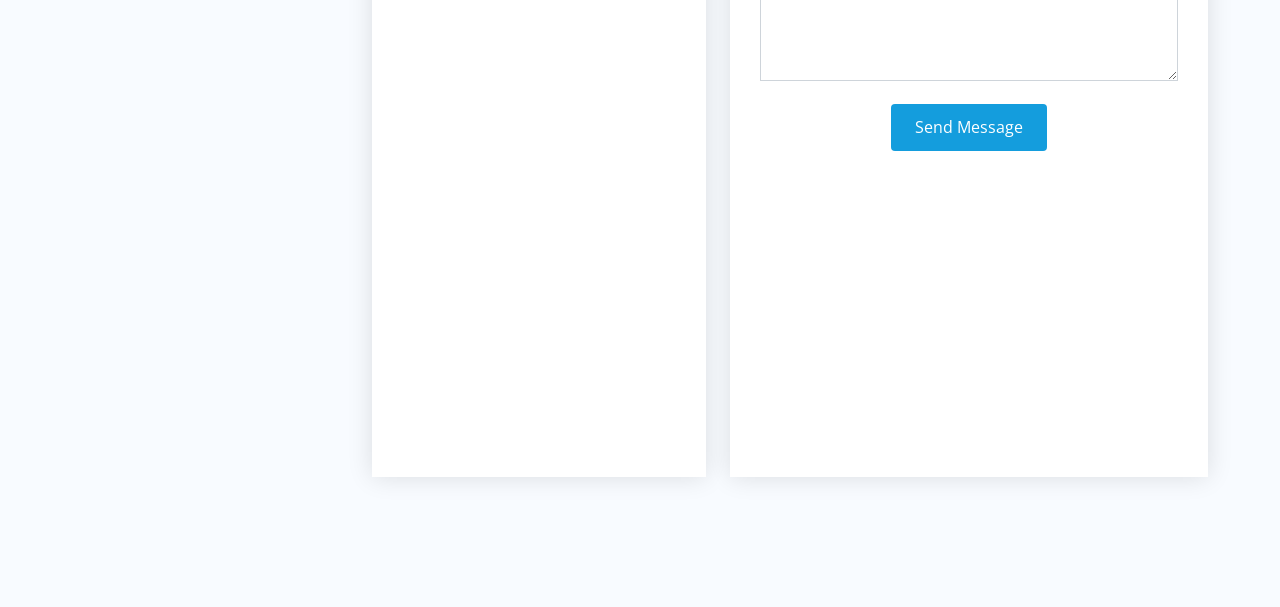
==== commit b40633bc: "Certifications added to portfolio" ====
--- a/index.html
+++ b/index.html
@@ -139,6 +139,18 @@
                   <li><i class="bi bi-geo-fill"></i> <strong>City:</strong> <span>Lahore, Pakistan</span></li>
                   <li><i class="bi bi-book-fill"></i> <strong>Qualifications:</strong> <span>MSc (Cybersecurity) (UK) || BSc (Hons) Software Engineering
                       <small></small></span></li>
+                  <li class="certifications-item"><i class="bi bi-patch-check-fill"></i> <strong>Certifications:</strong>
+                    <span class="certifications-badges">
+                      <span class="cert-badge">Web Development (PNY Training, Lahore)</span>
+                      <span class="cert-badge">Ethical Hacking (PNY Training, Lahore)</span>
+                      <span class="cert-badge">Graphic Designing (DigiSkills)</span>
+                      <span class="cert-badge">SEO (DigiSkills)</span>
+                      <span class="cert-badge">WordPress (DigiSkills)</span>
+                      <span class="cert-badge">Virtual Assistant - Amazon &amp; E-commerce (DigiSkills)</span>
+                      <span class="cert-badge">QuickBooks - Financial Record Management (DigiSkills)</span>
+                      <span class="cert-badge">Git &amp; Version Control (Udemy)</span>
+                    </span>
+                  </li>
                 </ul>
               </div>
 
@@ -288,6 +300,9 @@
               <h5>DevOps &amp; Tools</h5>
               <span class="badge bg-dark">Git</span>
               <span class="badge bg-dark">GitHub/GitLab</span>
+              <span class="badge bg-dark">VS Code</span>
+              <span class="badge bg-dark">IntelliJ IDEA</span>
+              <span class="badge bg-dark">Cursor</span>
               <span class="badge bg-dark">Docker</span>
               <span class="badge bg-dark">CI/CD Pipelines</span>
               <span class="badge bg-dark">Deployment</span>
--- a/assets/css/style.css
+++ b/assets/css/style.css
@@ -367,6 +367,14 @@
 
   #hero .hero-detail-card {
     padding: 8px;
+    justify-self: center;
+    margin-left: auto;
+    margin-right: auto;
+    width: min(320px, 100%);
+  }
+
+  #hero .hero-detail-photo {
+    object-position: center center;
   }
 
   #hero h1 {
@@ -462,6 +470,35 @@
   margin-right: 5px;
   color: #149ddd;
   line-height: 0;
+}
+
+.about .content ul li.certifications-item {
+  align-items: flex-start;
+}
+
+.about .content .certifications-badges {
+  display: flex;
+  flex-wrap: wrap;
+  gap: 8px;
+}
+
+.about .content .cert-badge {
+  display: inline-flex;
+  align-items: center;
+  padding: 5px 12px;
+  border-radius: 999px;
+  background: #e9f3ff;
+  color: #1f3c63;
+  border: 1px solid #cde4ff;
+  font-size: 14px;
+  line-height: 1.35;
+  transition: transform 0.2s ease, background-color 0.2s ease, border-color 0.2s ease;
+}
+
+.about .content .cert-badge:hover {
+  background: #dfefff;
+  border-color: #b8d8ff;
+  transform: translateY(-1px);
 }
 
 .about .content p:last-child {
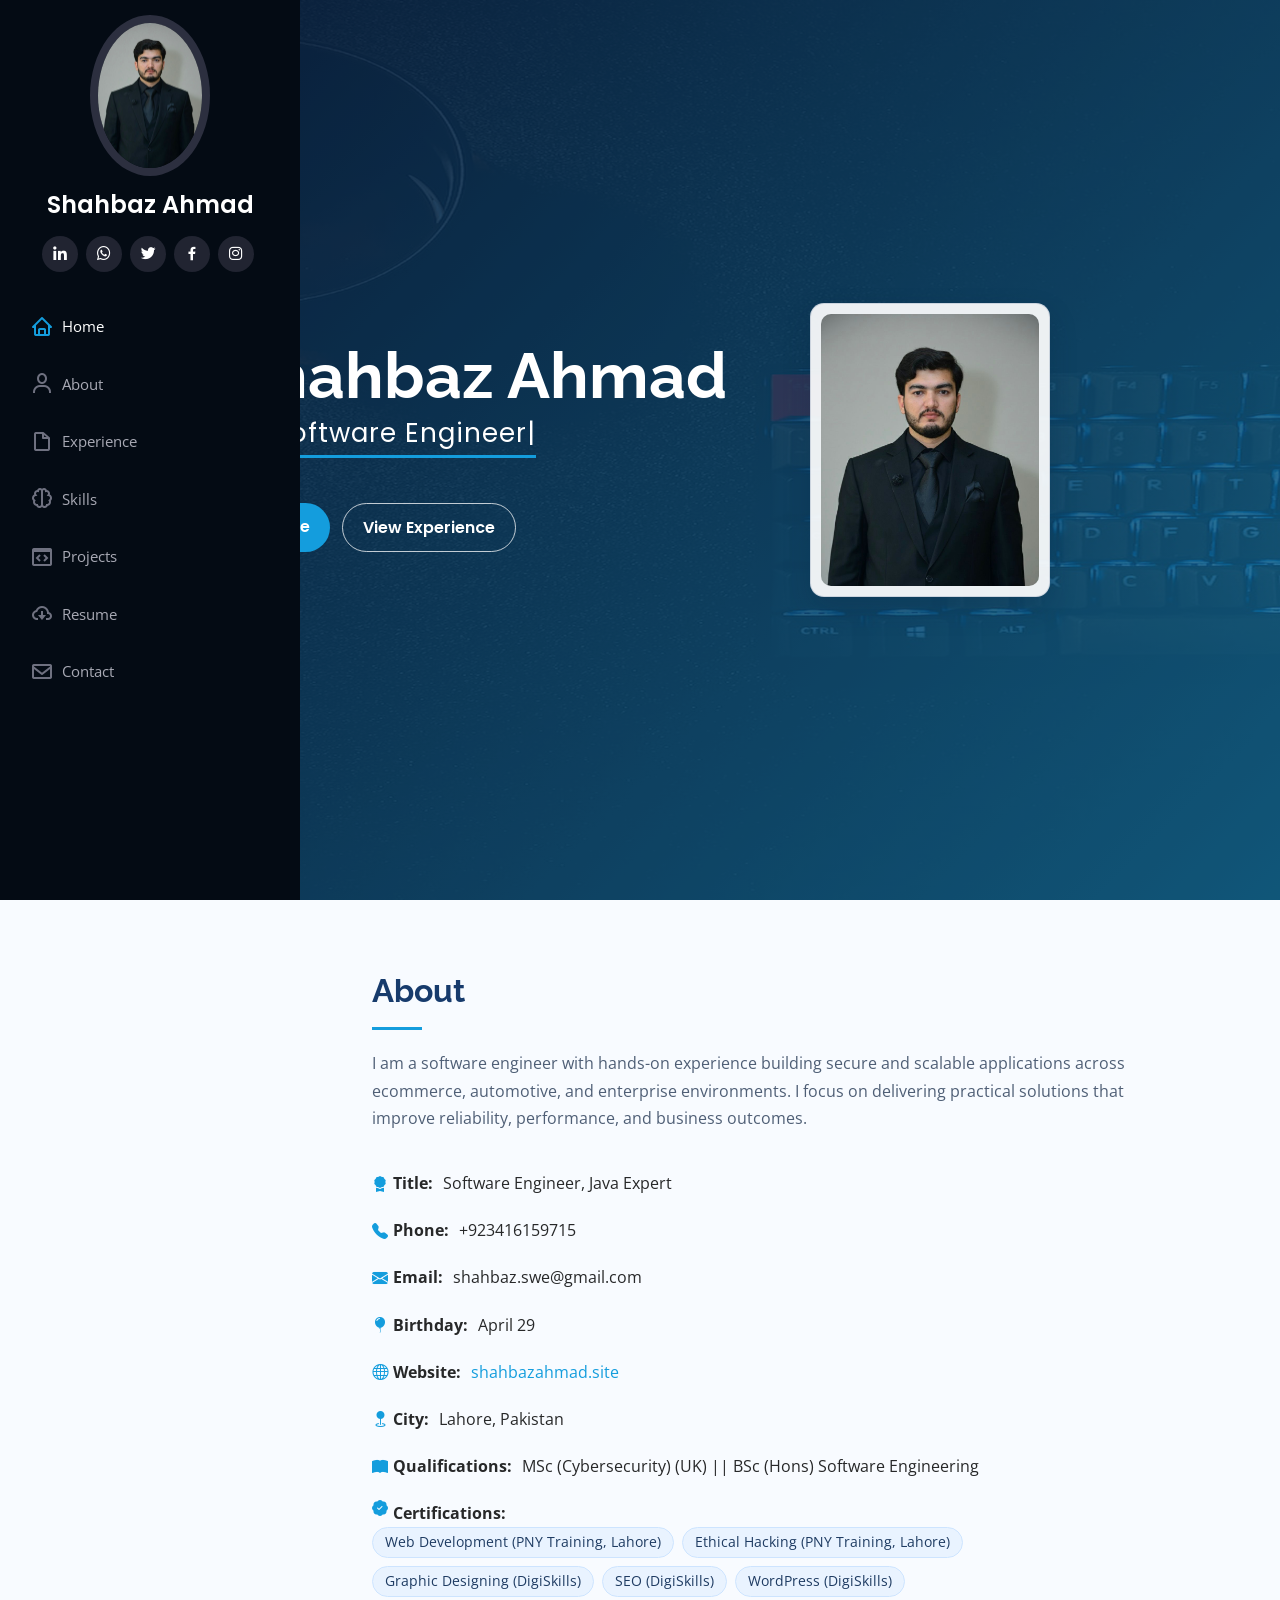
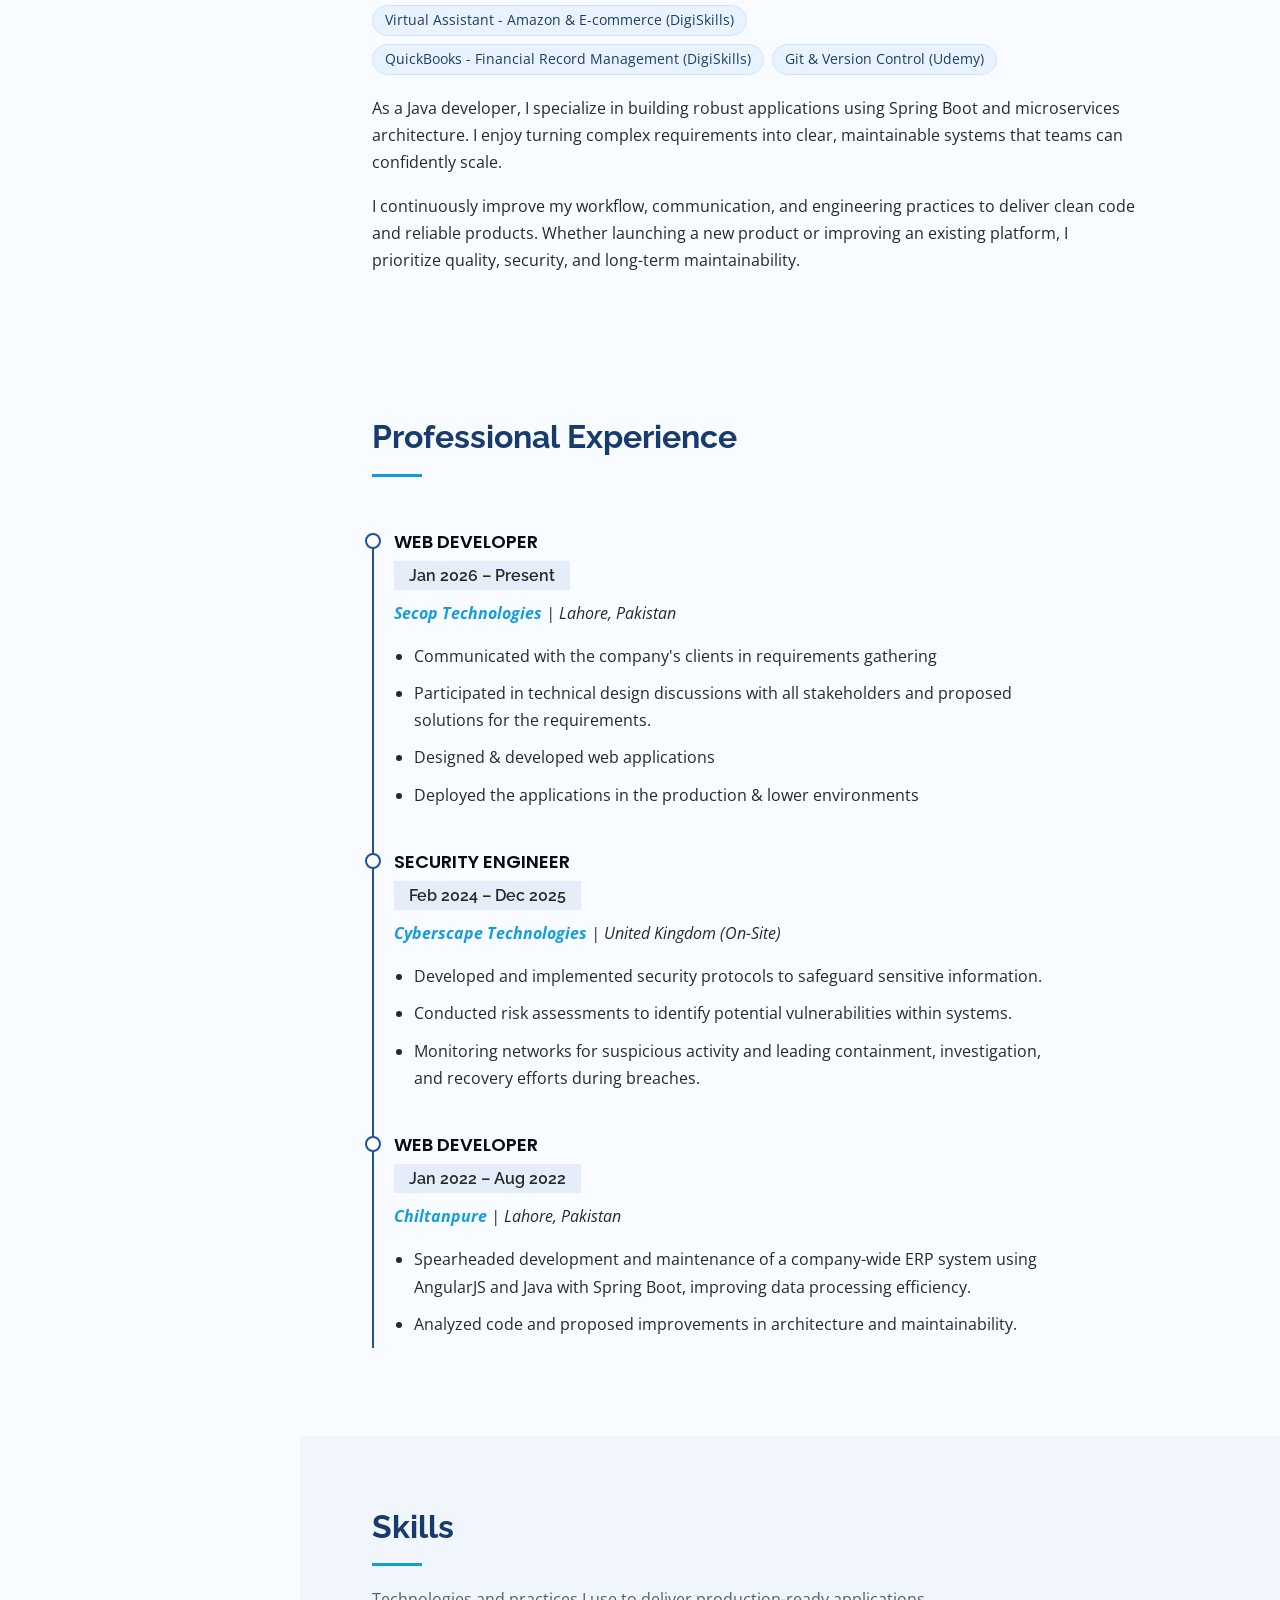
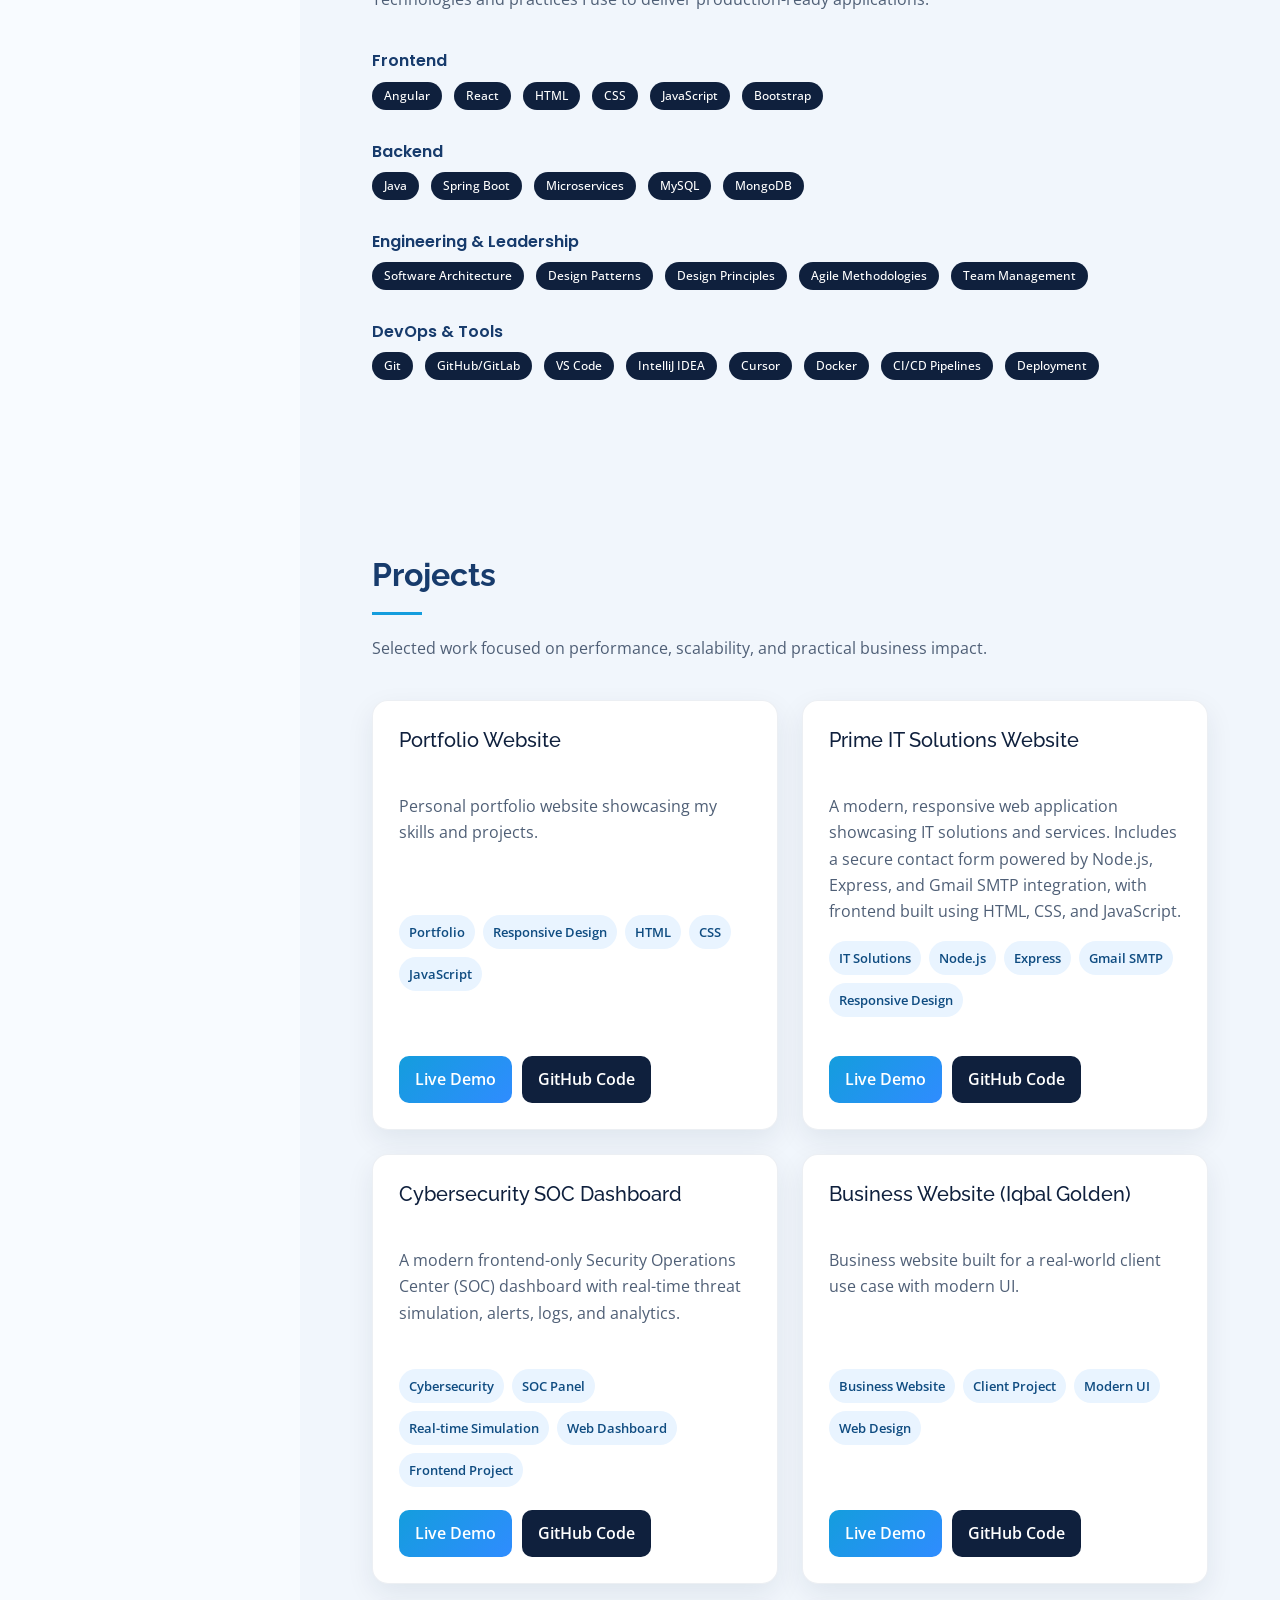
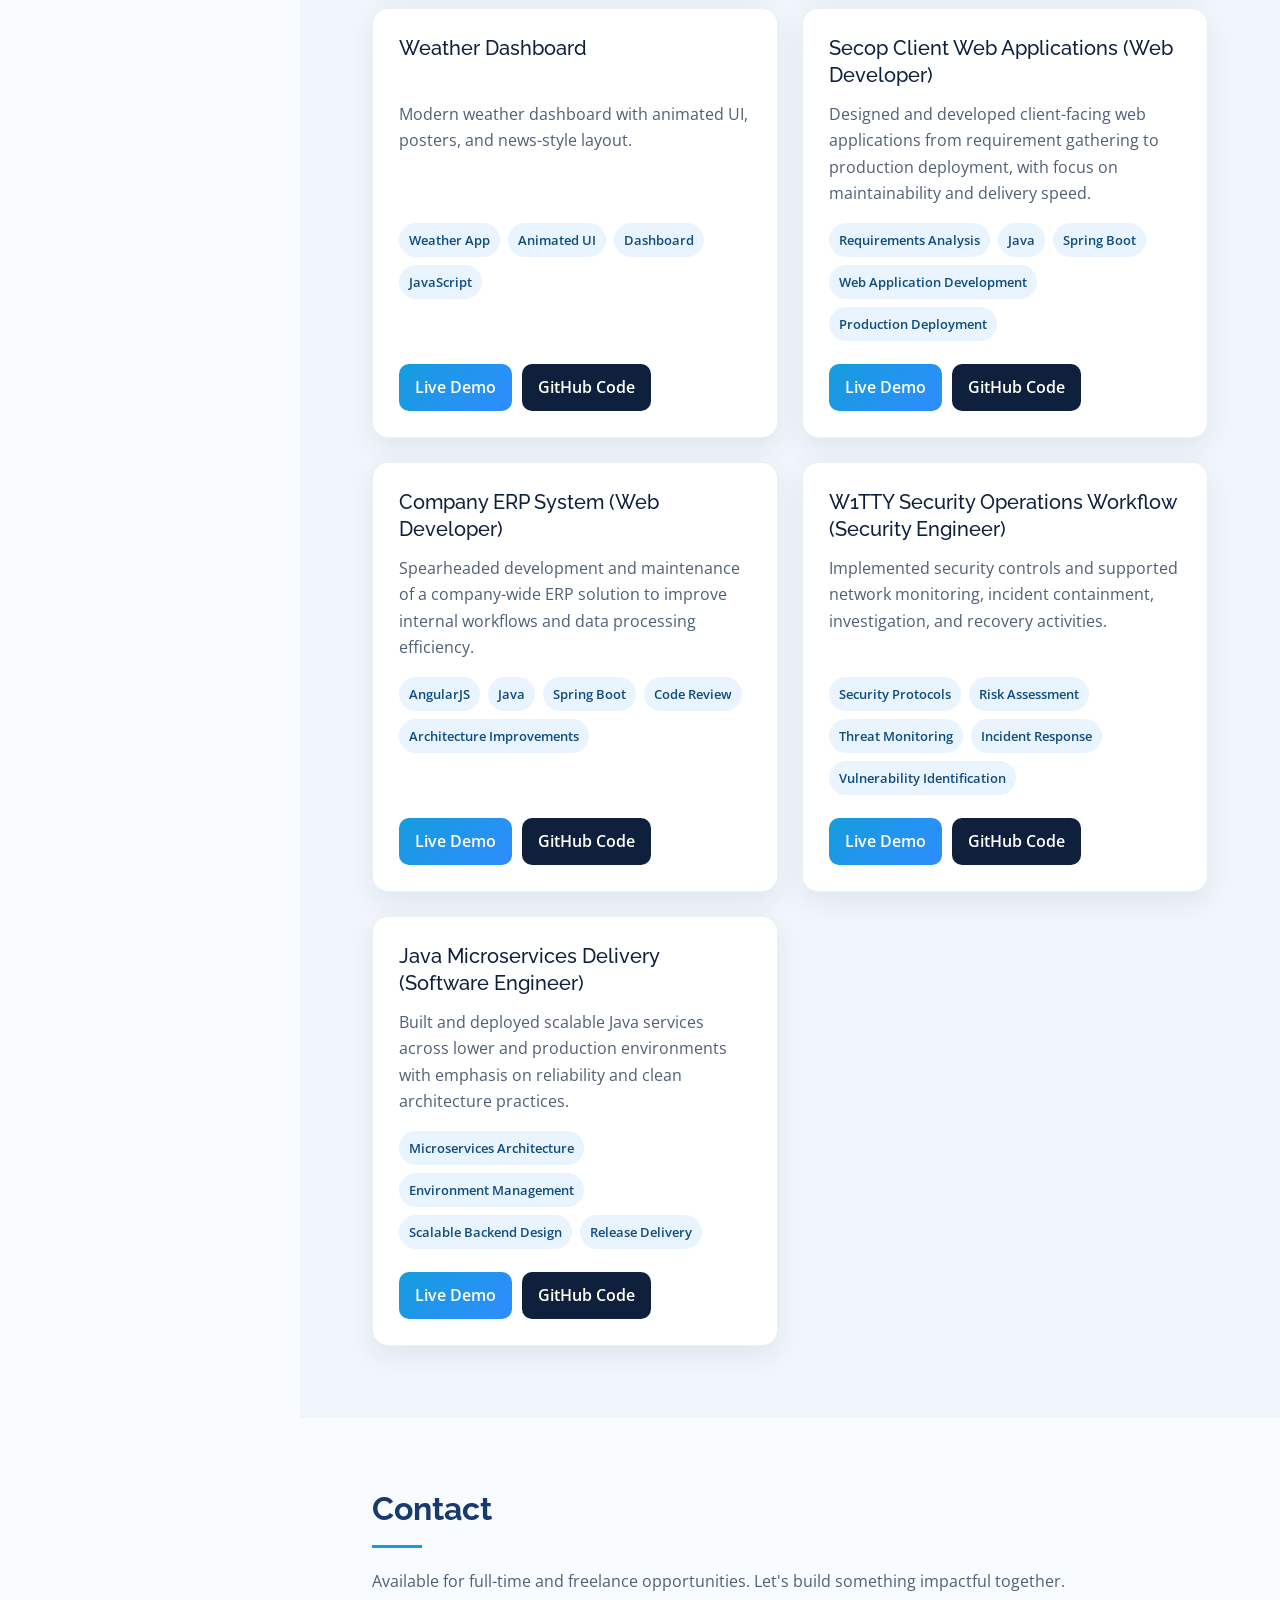
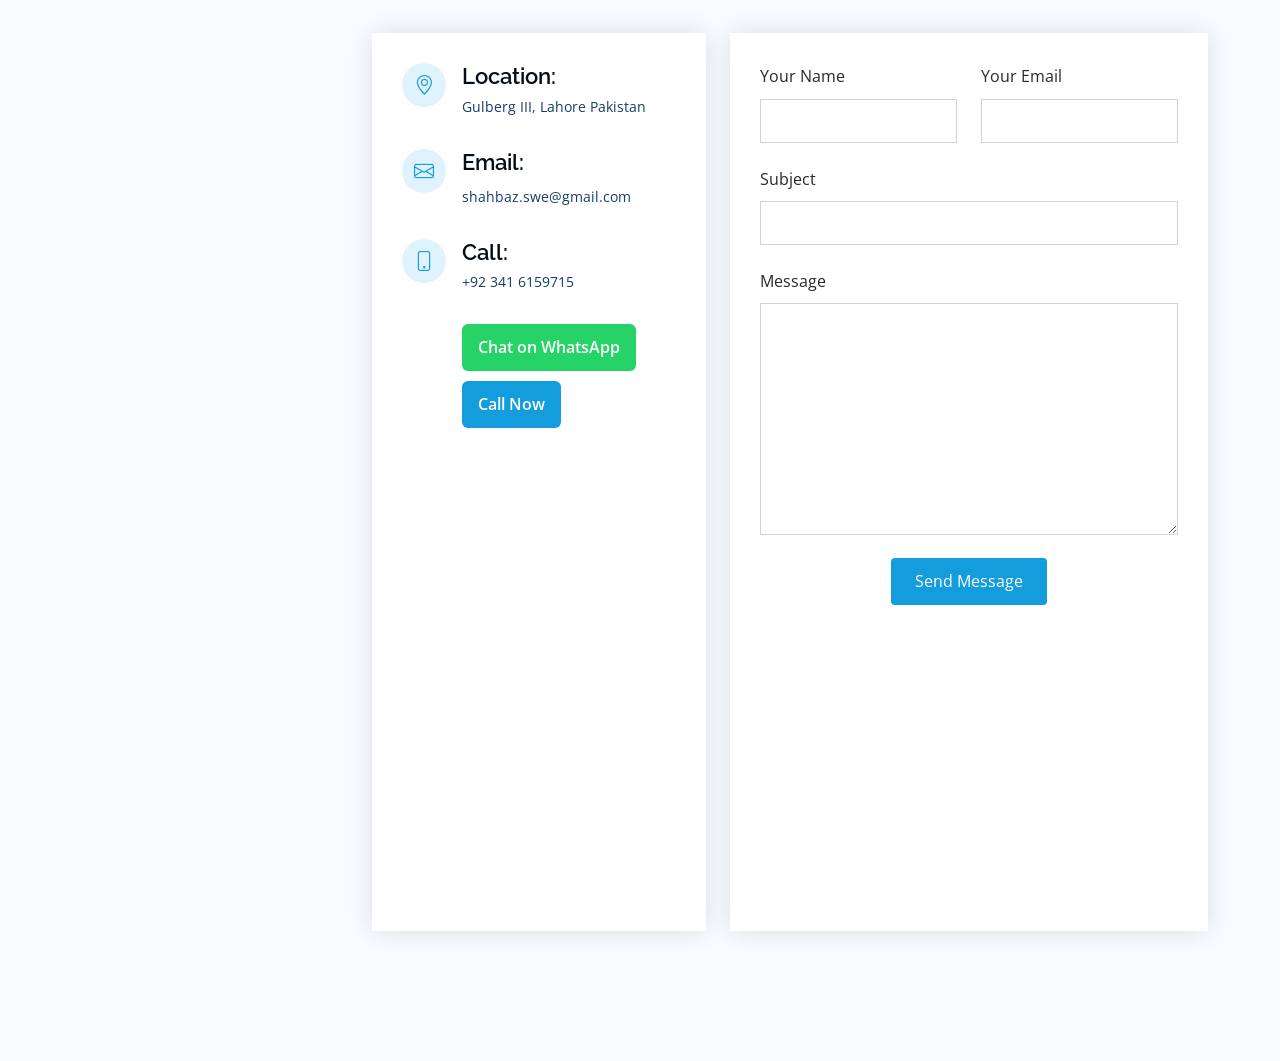
==== commit d6739986: "New project added to my portfolio site" ====
--- a/index.html
+++ b/index.html
@@ -30,7 +30,7 @@
   <link href="assets/vendor/swiper/swiper-bundle.min.css" rel="stylesheet">
 
   <!-- Template Main CSS File -->
-  <link href="assets/css/style.css" rel="stylesheet">
+  <link href="assets/css/style.css?v=1.0.1" rel="stylesheet">
 
   <!-- =======================================================
   * Template Name: iPortfolio - v3.10.0
@@ -340,8 +340,21 @@
             </article>
           </div>
 
-        
           <div class="col-lg-6" data-aos="fade-up" data-aos-delay="100">
+            <article class="project-card">
+              <h4>Prime IT Solutions Website</h4>
+              <p>A modern, responsive web application showcasing IT solutions and services. Includes a secure contact form powered by Node.js, Express, and Gmail SMTP integration, with frontend built using HTML, CSS, and JavaScript.</p>
+              <div class="project-tags">
+                <span>IT Solutions</span><span>Node.js</span><span>Express</span><span>Gmail SMTP</span><span>Responsive Design</span>
+              </div>
+              <div class="project-links">
+                <a href="https://prime-it-services-production.up.railway.app/" target="_blank" rel="noopener" class="btn-live">Live Demo</a>
+                <a href="https://github.com/Shahbazahmad33/Prime-IT-Services.git" target="_blank" rel="noopener" class="btn-code">GitHub Code</a>
+              </div>
+            </article>
+          </div>
+
+          <div class="col-lg-6" data-aos="fade-up" data-aos-delay="150">
             <article class="project-card">
               <h4>Cybersecurity SOC Dashboard</h4>
               <p>A modern frontend-only Security Operations Center (SOC) dashboard with real-time threat simulation, alerts, logs, and analytics.</p>
@@ -355,7 +368,7 @@
             </article>
           </div>
 
-          <div class="col-lg-6" data-aos="fade-up" data-aos-delay="150">
+          <div class="col-lg-6" data-aos="fade-up" data-aos-delay="200">
             <article class="project-card">
               <h4>Business Website (Iqbal Golden)</h4>
               <p>Business website built for a real-world client use case with modern UI.</p>
@@ -369,7 +382,7 @@
             </article>
           </div>
 
-          <div class="col-lg-6" data-aos="fade-up" data-aos-delay="200">
+          <div class="col-lg-6" data-aos="fade-up" data-aos-delay="250">
             <article class="project-card">
               <h4>Weather Dashboard</h4>
               <p>Modern weather dashboard with animated UI, posters, and news-style layout.</p>
@@ -383,7 +396,7 @@
             </article>
           </div>
 
-          <div class="col-lg-6" data-aos="fade-up" data-aos-delay="250">
+          <div class="col-lg-6" data-aos="fade-up" data-aos-delay="300">
             <article class="project-card">
               <h4>Secop Client Web Applications (Web Developer)</h4>
               <p>Designed and developed client-facing web applications from requirement gathering to production deployment, with focus on maintainability and delivery speed.</p>
@@ -397,7 +410,7 @@
             </article>
           </div>
 
-          <div class="col-lg-6" data-aos="fade-up" data-aos-delay="300">
+          <div class="col-lg-6" data-aos="fade-up" data-aos-delay="350">
             <article class="project-card">
               <h4>Company ERP System (Web Developer)</h4>
               <p>Spearheaded development and maintenance of a company-wide ERP solution to improve internal workflows and data processing efficiency.</p>
@@ -411,7 +424,7 @@
             </article>
           </div>
 
-          <div class="col-lg-6" data-aos="fade-up" data-aos-delay="350">
+          <div class="col-lg-6" data-aos="fade-up" data-aos-delay="400">
             <article class="project-card">
               <h4>W1TTY Security Operations Workflow (Security Engineer)</h4>
               <p>Implemented security controls and supported network monitoring, incident containment, investigation, and recovery activities.</p>
@@ -425,7 +438,7 @@
             </article>
           </div>
 
-          <div class="col-lg-6" data-aos="fade-up" data-aos-delay="400">
+          <div class="col-lg-6" data-aos="fade-up" data-aos-delay="450">
             <article class="project-card">
               <h4>Java Microservices Delivery (Software Engineer)</h4>
               <p>Built and deployed scalable Java services across lower and production environments with emphasis on reliability and clean architecture practices.</p>
@@ -616,7 +629,7 @@
   <script src="assets/vendor/waypoints/noframework.waypoints.js"></script>
 
   <!-- Template Main JS File -->
-  <script src="assets/js/main.js"></script>
+  <script src="assets/js/main.js?v=1.0.1"></script>
   <script>
     (function () {
       var form = document.getElementById('contactForm');
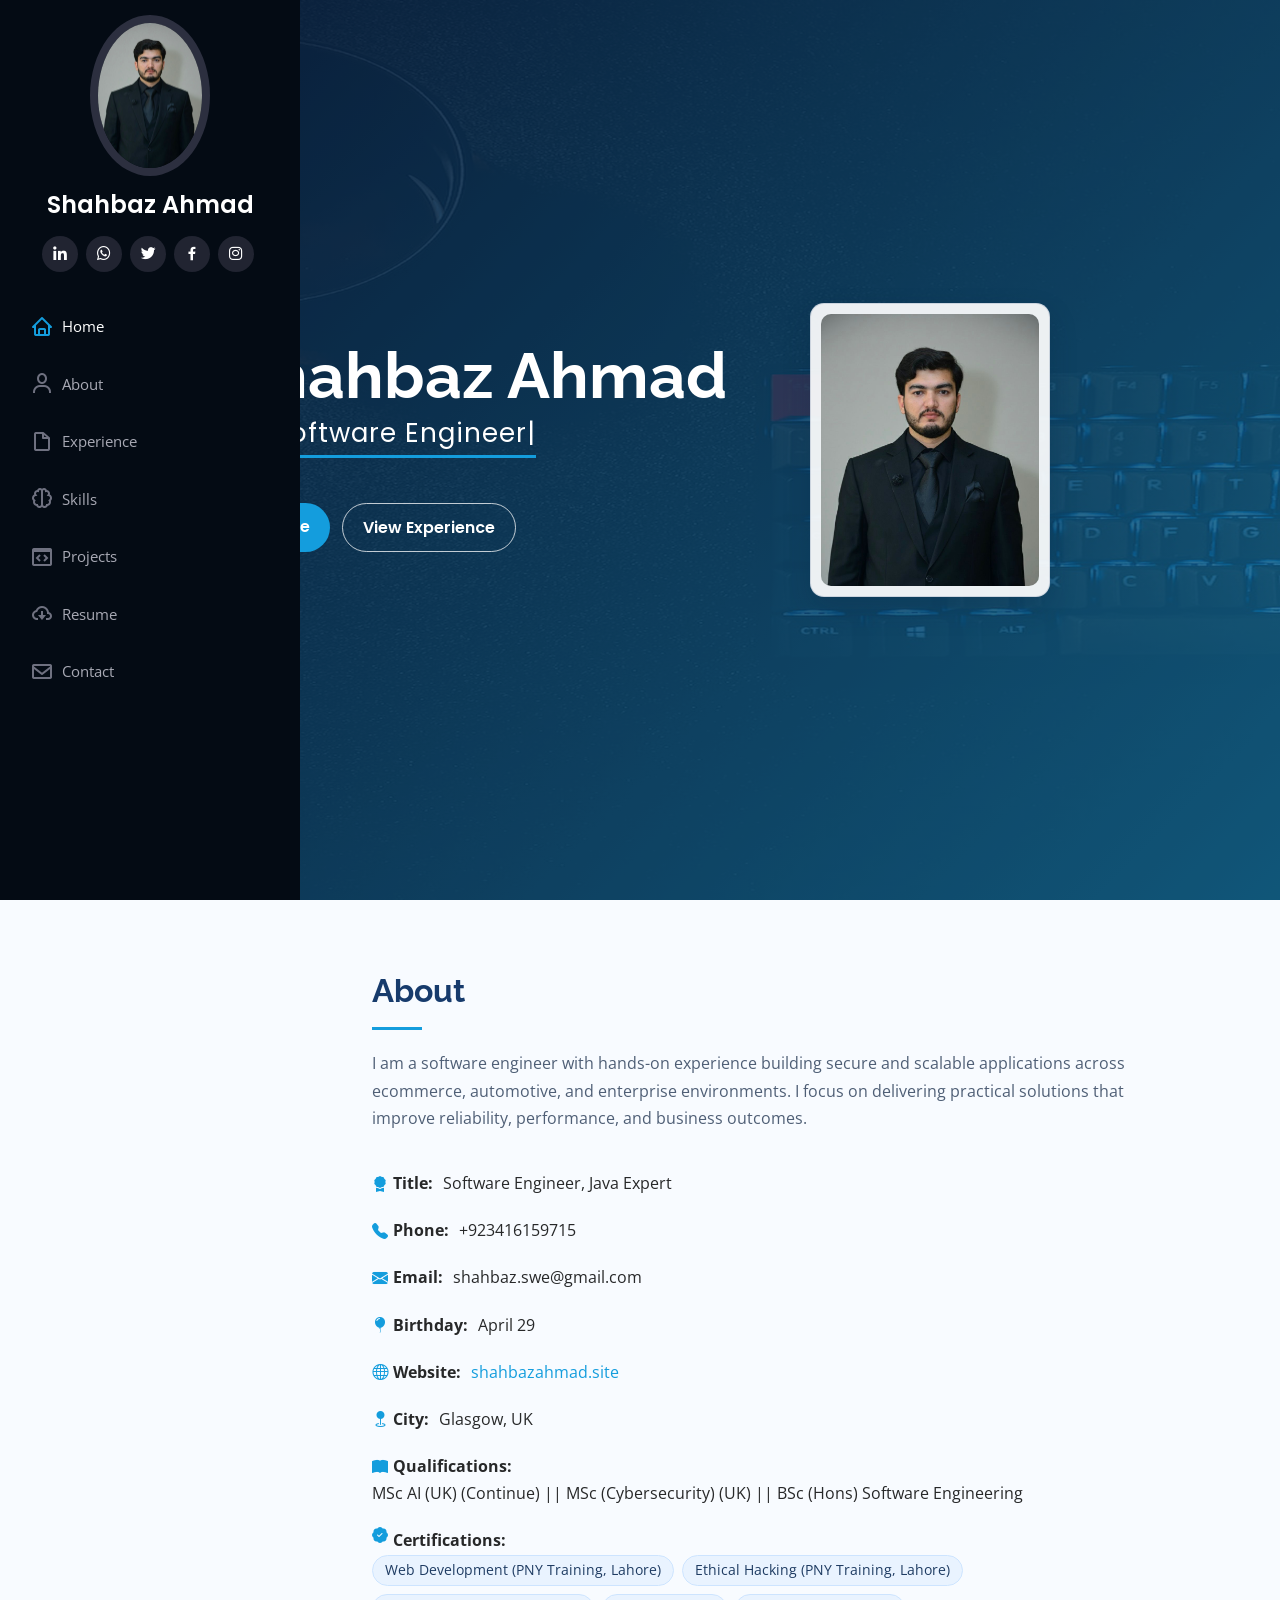
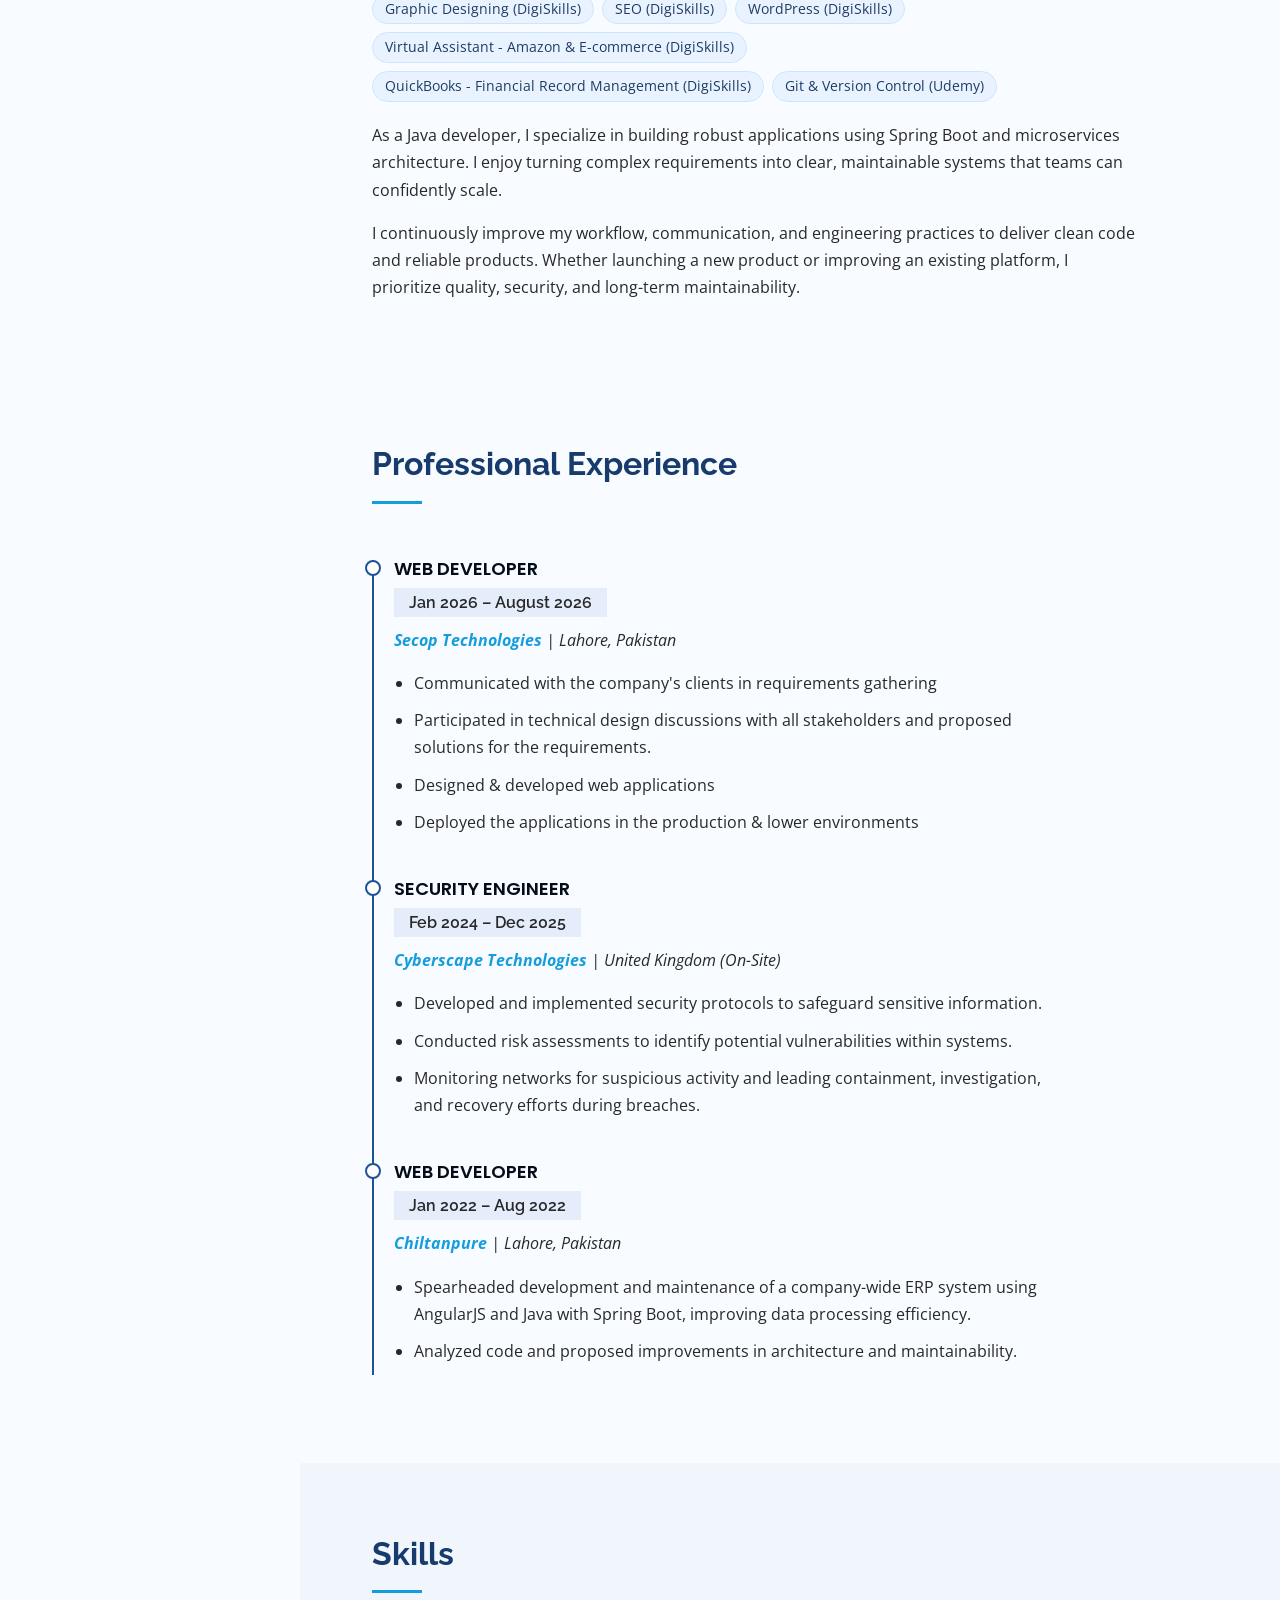
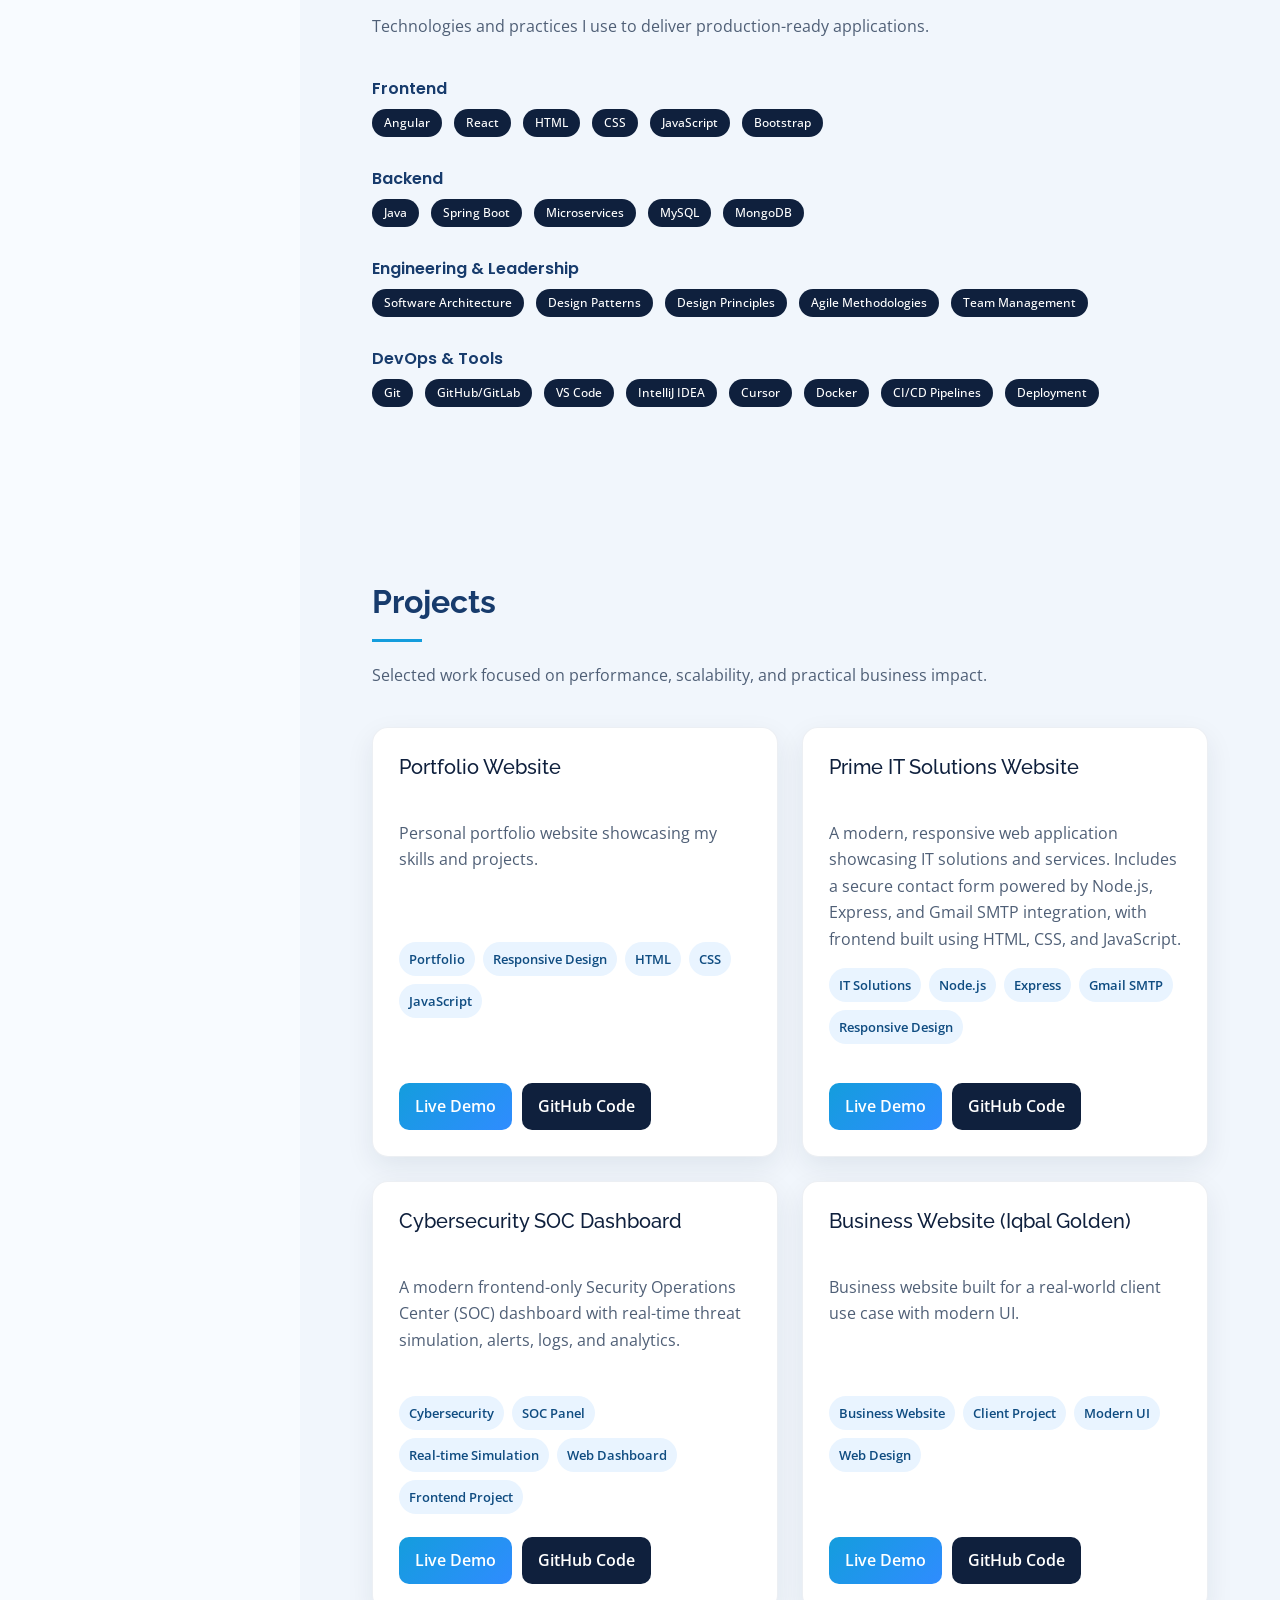
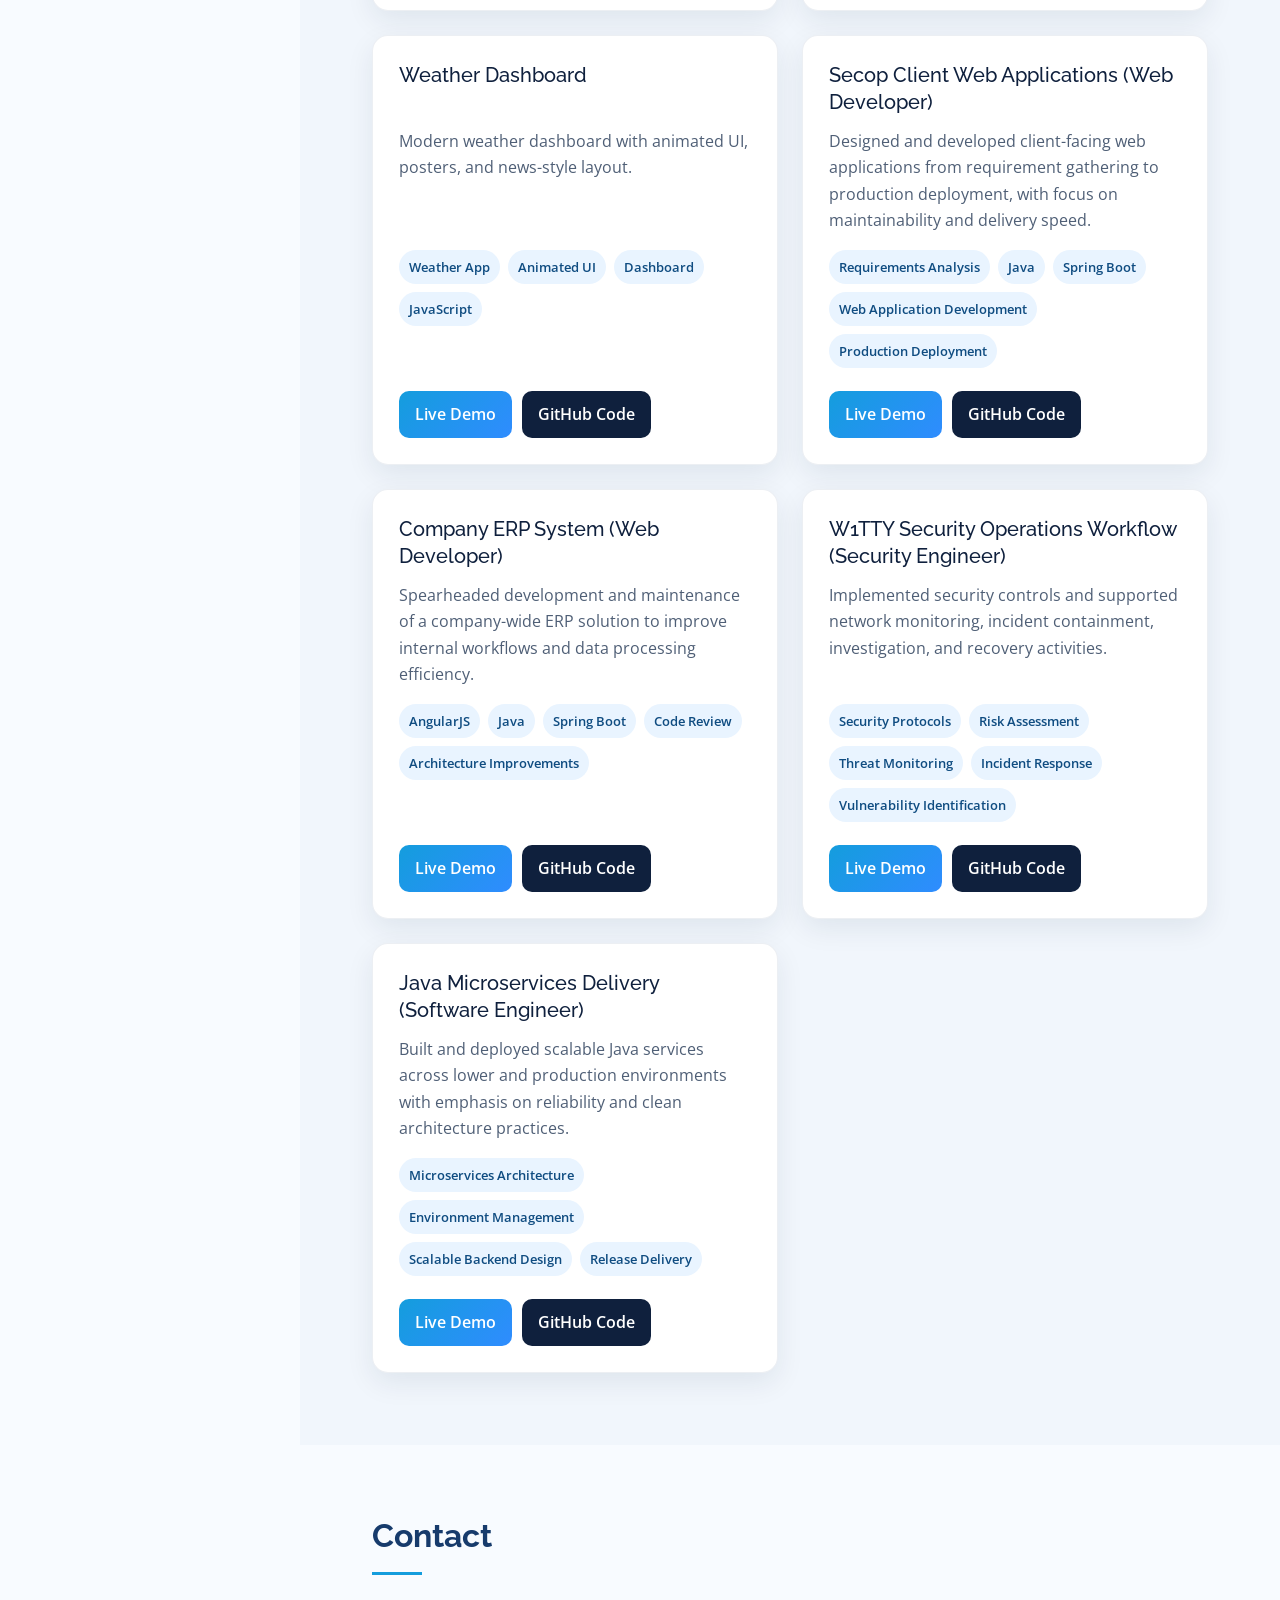
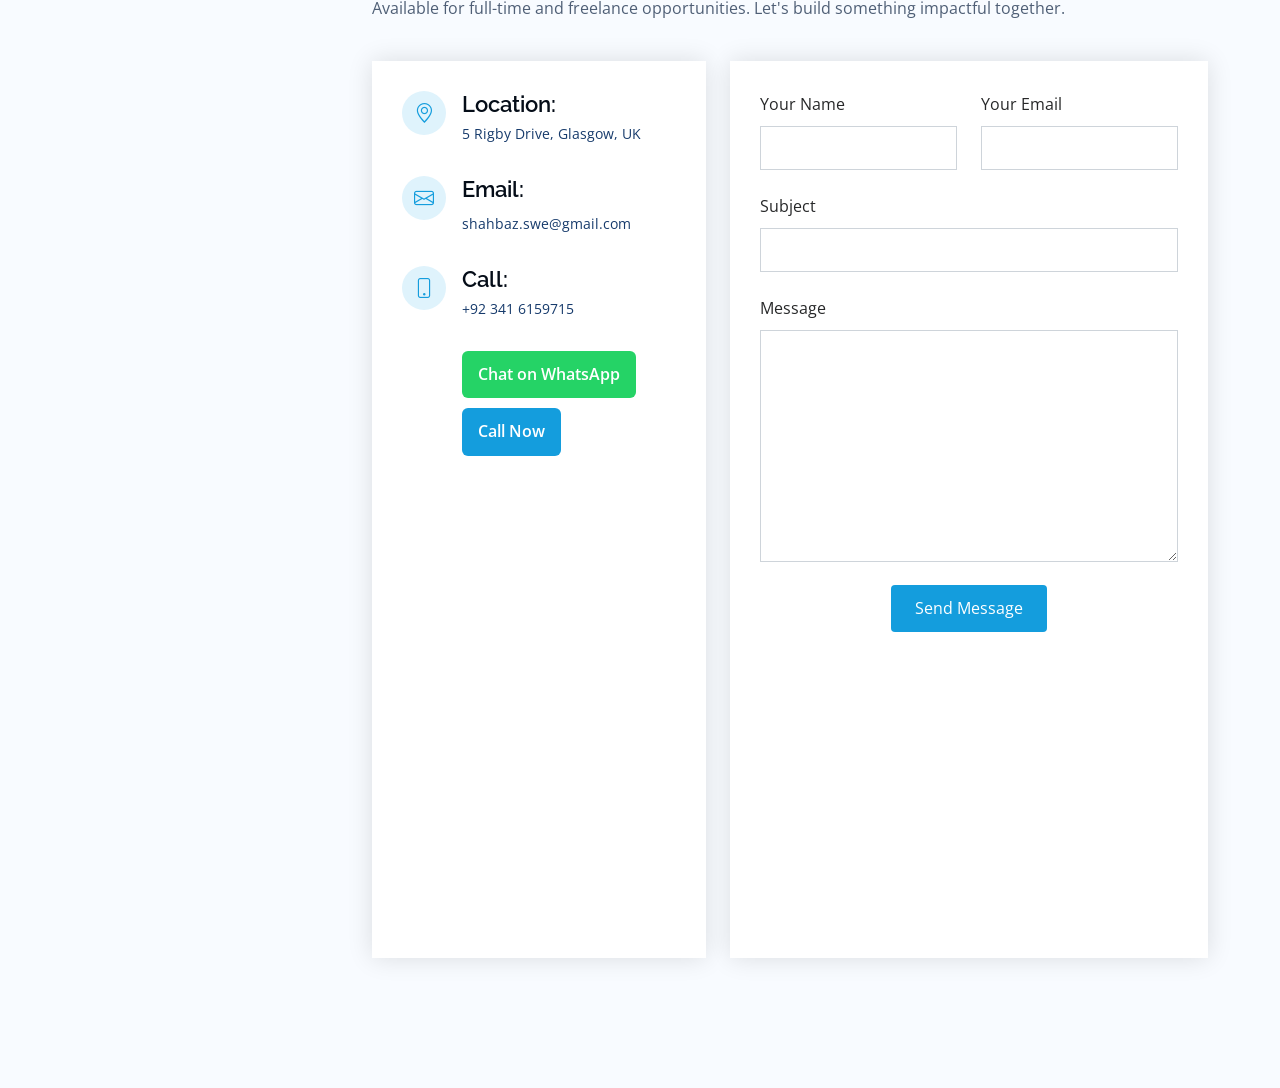
==== commit 262b0ba8: "Improved code using AI" ====
--- a/index.html
+++ b/index.html
@@ -136,8 +136,8 @@
                   </li>
                   <li><i class="bi bi-balloon-fill"></i> <strong>Birthday:</strong> <span>April 29</span></li>
                   <li><i class="bi bi-globe"></i> <strong>Website:</strong> <span><a href="https://shahbazahmad.site" target="_blank">shahbazahmad.site</a></span></li>
-                  <li><i class="bi bi-geo-fill"></i> <strong>City:</strong> <span>Lahore, Pakistan</span></li>
-                  <li><i class="bi bi-book-fill"></i> <strong>Qualifications:</strong> <span>MSc (Cybersecurity) (UK) || BSc (Hons) Software Engineering
+                  <li><i class="bi bi-geo-fill"></i> <strong>City:</strong> <span>Glasgow, UK</span></li>
+                  <li><i class="bi bi-book-fill"></i> <strong>Qualifications:</strong> <span>MSc AI (UK) (Continue) || MSc (Cybersecurity) (UK) || BSc (Hons) Software Engineering
                       <small></small></span></li>
                   <li class="certifications-item"><i class="bi bi-patch-check-fill"></i> <strong>Certifications:</strong>
                     <span class="certifications-badges">
@@ -210,7 +210,7 @@
           <div class="col-lg-10" data-aos="fade-up" data-aos-delay="100">
             <div class="resume-item">
               <h4>Web Developer</h4>
-              <h5>Jan 2026 – Present</h5>
+              <h5>Jan 2026 – August 2026</h5>
               <p><em><b><a target="_blank" href="https://secoptech.com/">Secop Technologies</a></b> | Lahore,
                   Pakistan</em>
               </p>
@@ -550,7 +550,7 @@
               <div class="address">
                 <i class="bi bi-geo-alt"></i>
                 <h4>Location:</h4>
-                <p>Gulberg III, Lahore Pakistan</p>
+                <p>5 Rigby Drive, Glasgow, UK</p>
               </div>
 
               <div class="email">
@@ -570,7 +570,7 @@
               </div>
 
               <iframe
-                src="https://www.google.com/maps/embed?pb=!1m18!1m12!1m3!1d27213.593394060983!2d74.32574853095375!3d31.50495160796253!2m3!1f0!2f0!3f0!3m2!1i1024!2i768!4f13.1!3m3!1m2!1s0x3919045a28ff1d39%3A0xf71e739b84b3c3c!2sGulberg%20III%2C%20Lahore%2C%20Punjab%2C%20Pakistan!5e0!3m2!1sen!2s!4v1677765118401!5m2!1sen!2s"
+                src="https://www.google.com/maps?q=5+Rigby+Drive,+Glasgow,+UK&hl=en&z=15&output=embed"
                 width="600" height="450" style="border:0;" allowfullscreen="" loading="lazy"
                 referrerpolicy="no-referrer-when-downgrade"></iframe>
             </div>
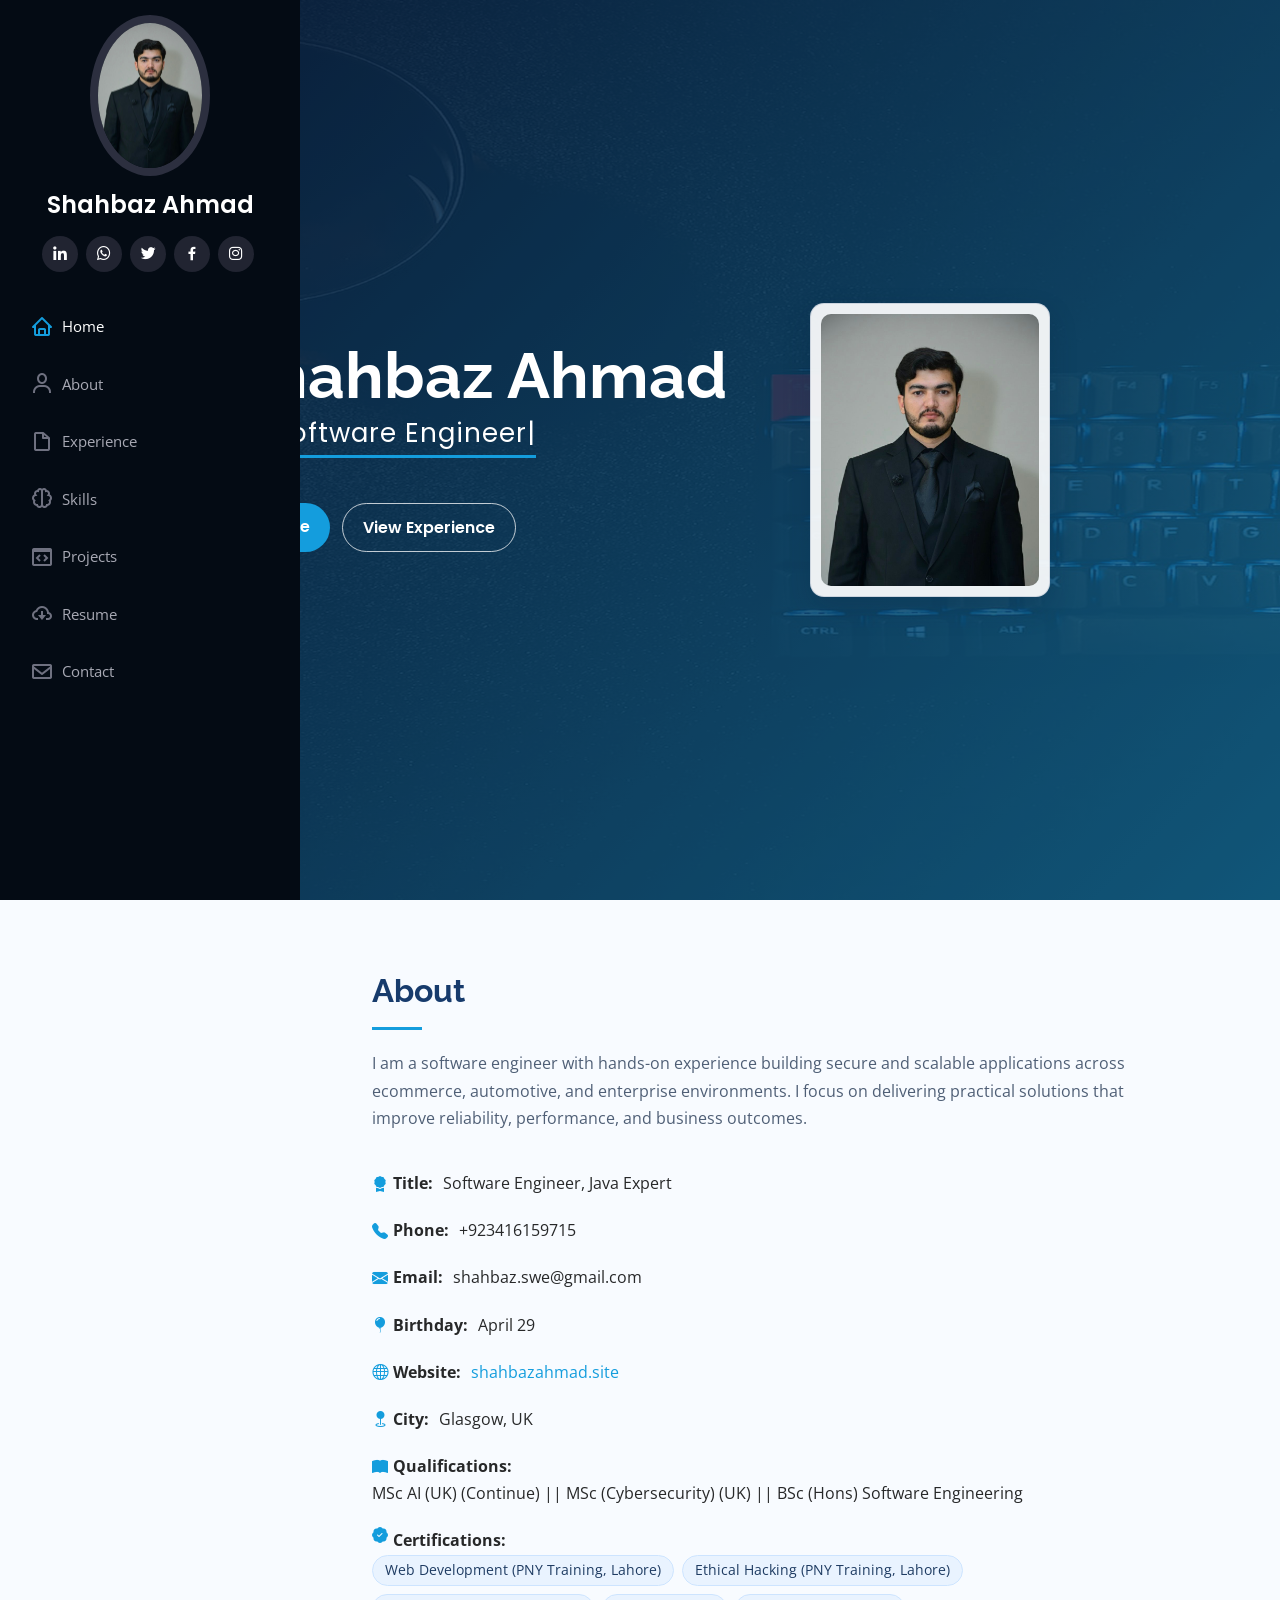
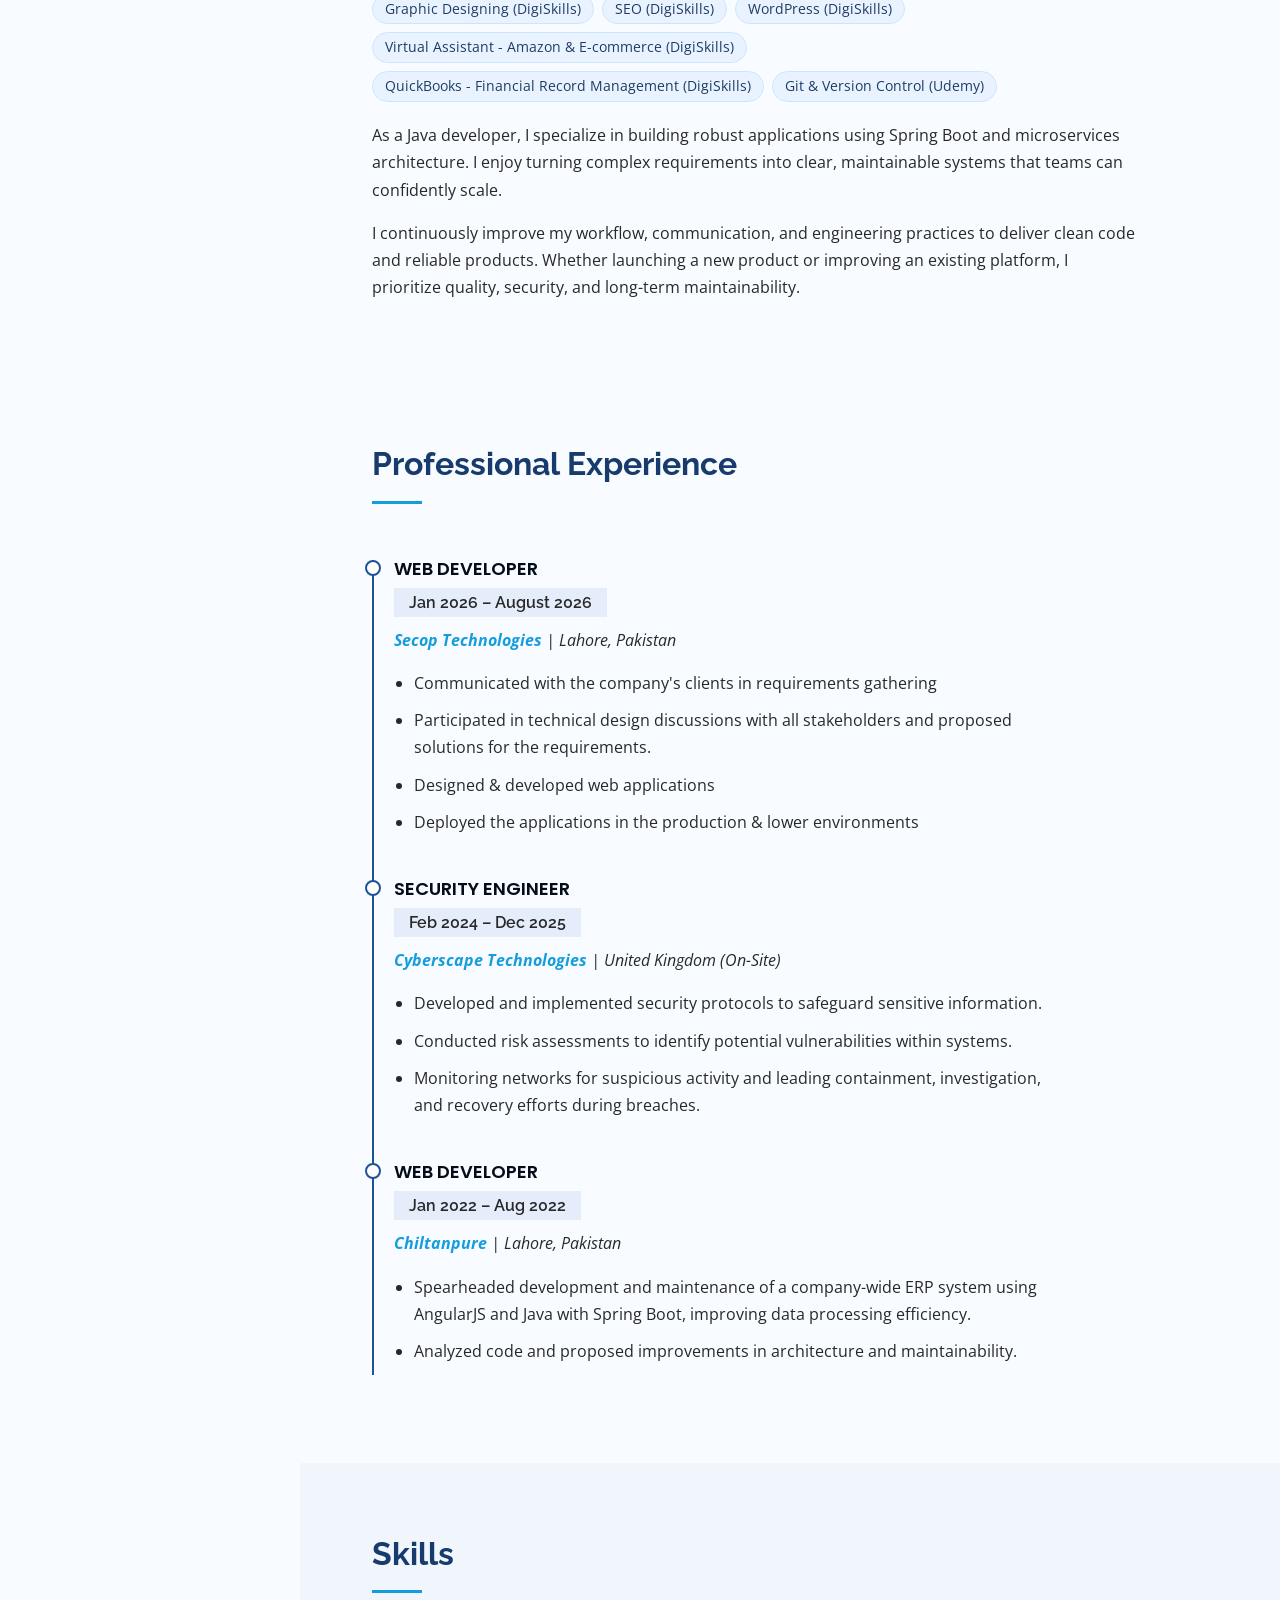
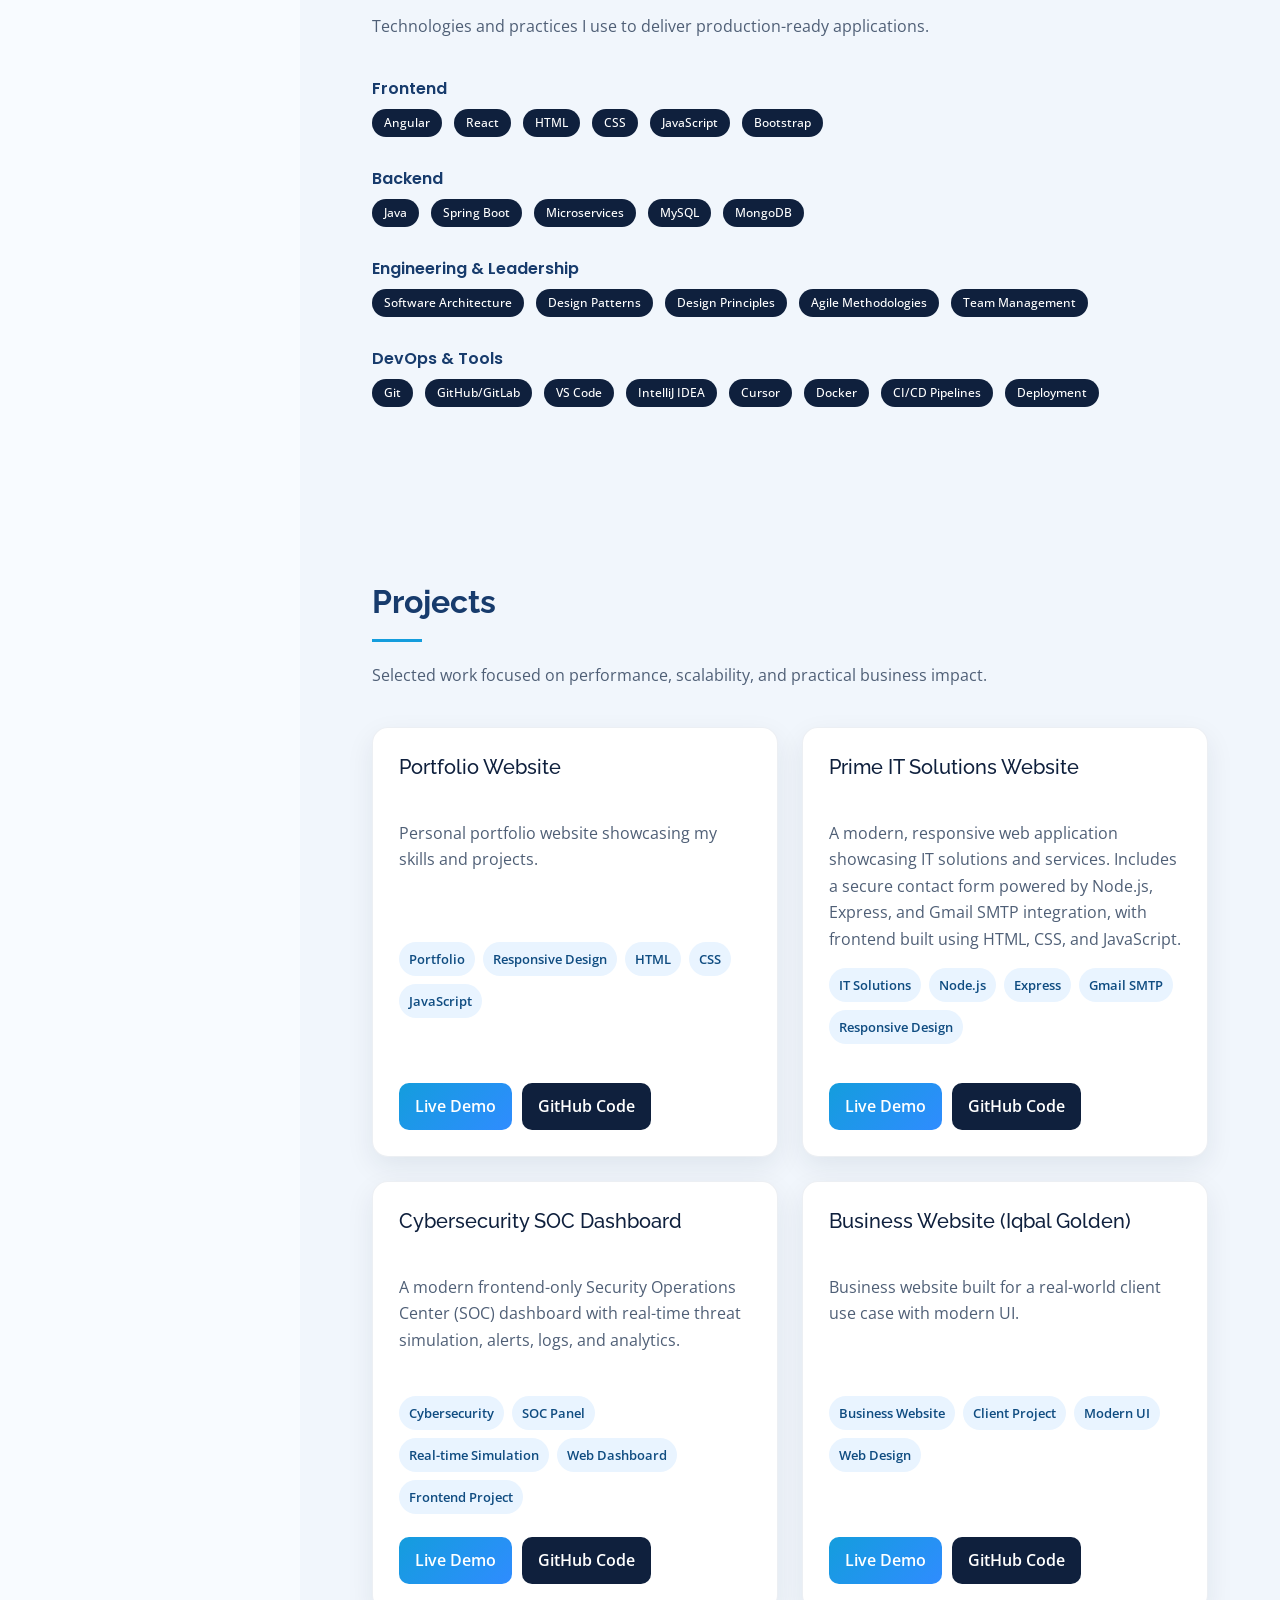
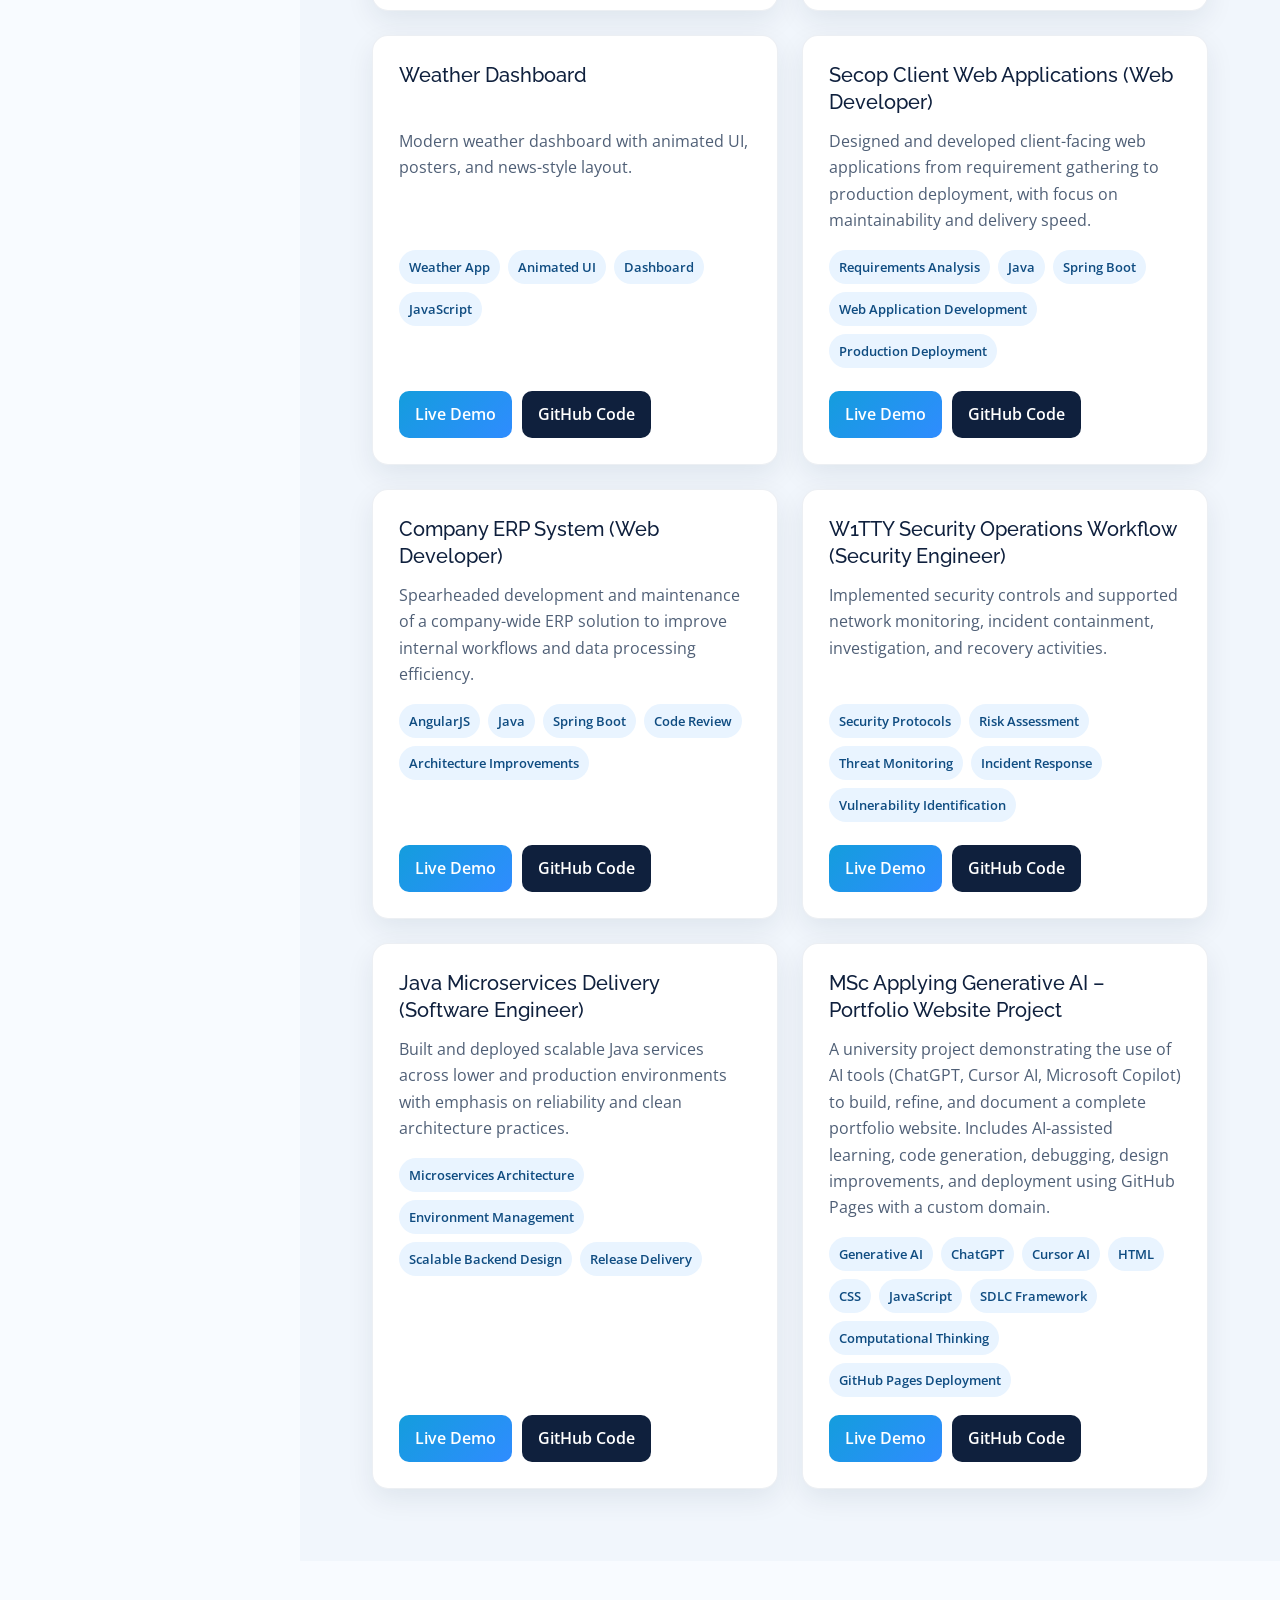
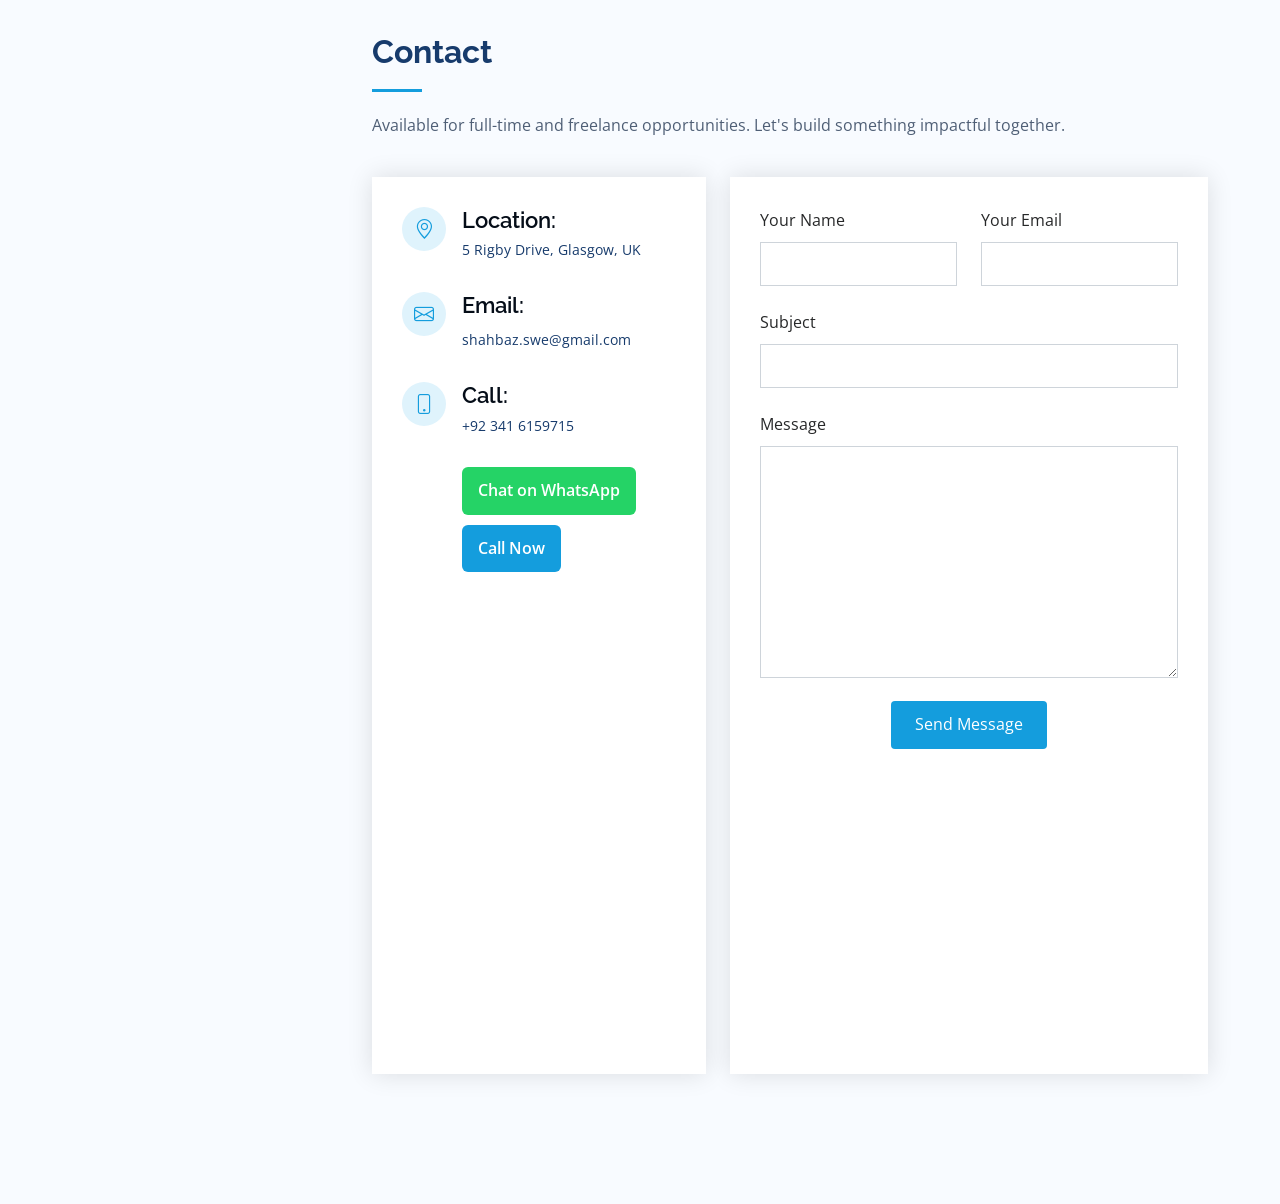
==== commit 50ebe150: "Updated project files" ====
--- a/index.html
+++ b/index.html
@@ -451,6 +451,20 @@
               </div>
             </article>
           </div>
+
+          <div class="col-lg-6" data-aos="fade-up" data-aos-delay="500">
+            <article class="project-card">
+              <h4>MSc Applying Generative AI – Portfolio Website Project</h4>
+              <p>A university project demonstrating the use of AI tools (ChatGPT, Cursor AI, Microsoft Copilot) to build, refine, and document a complete portfolio website. Includes AI-assisted learning, code generation, debugging, design improvements, and deployment using GitHub Pages with a custom domain.</p>
+              <div class="project-tags">
+                <span>Generative AI</span><span>ChatGPT</span><span>Cursor AI</span><span>HTML</span><span>CSS</span><span>JavaScript</span><span>SDLC Framework</span><span>Computational Thinking</span><span>GitHub Pages Deployment</span>
+              </div>
+              <div class="project-links">
+                <a href="https://shahbazahmad.site" target="_blank" rel="noopener" class="btn-live">Live Demo</a>
+                <a href="https://github.com/Shahbazahmad33/portfolio-website.git" target="_blank" rel="noopener" class="btn-code">GitHub Code</a>
+              </div>
+            </article>
+          </div>
         </div>
       </div>
     </section><!-- End Projects Section -->
